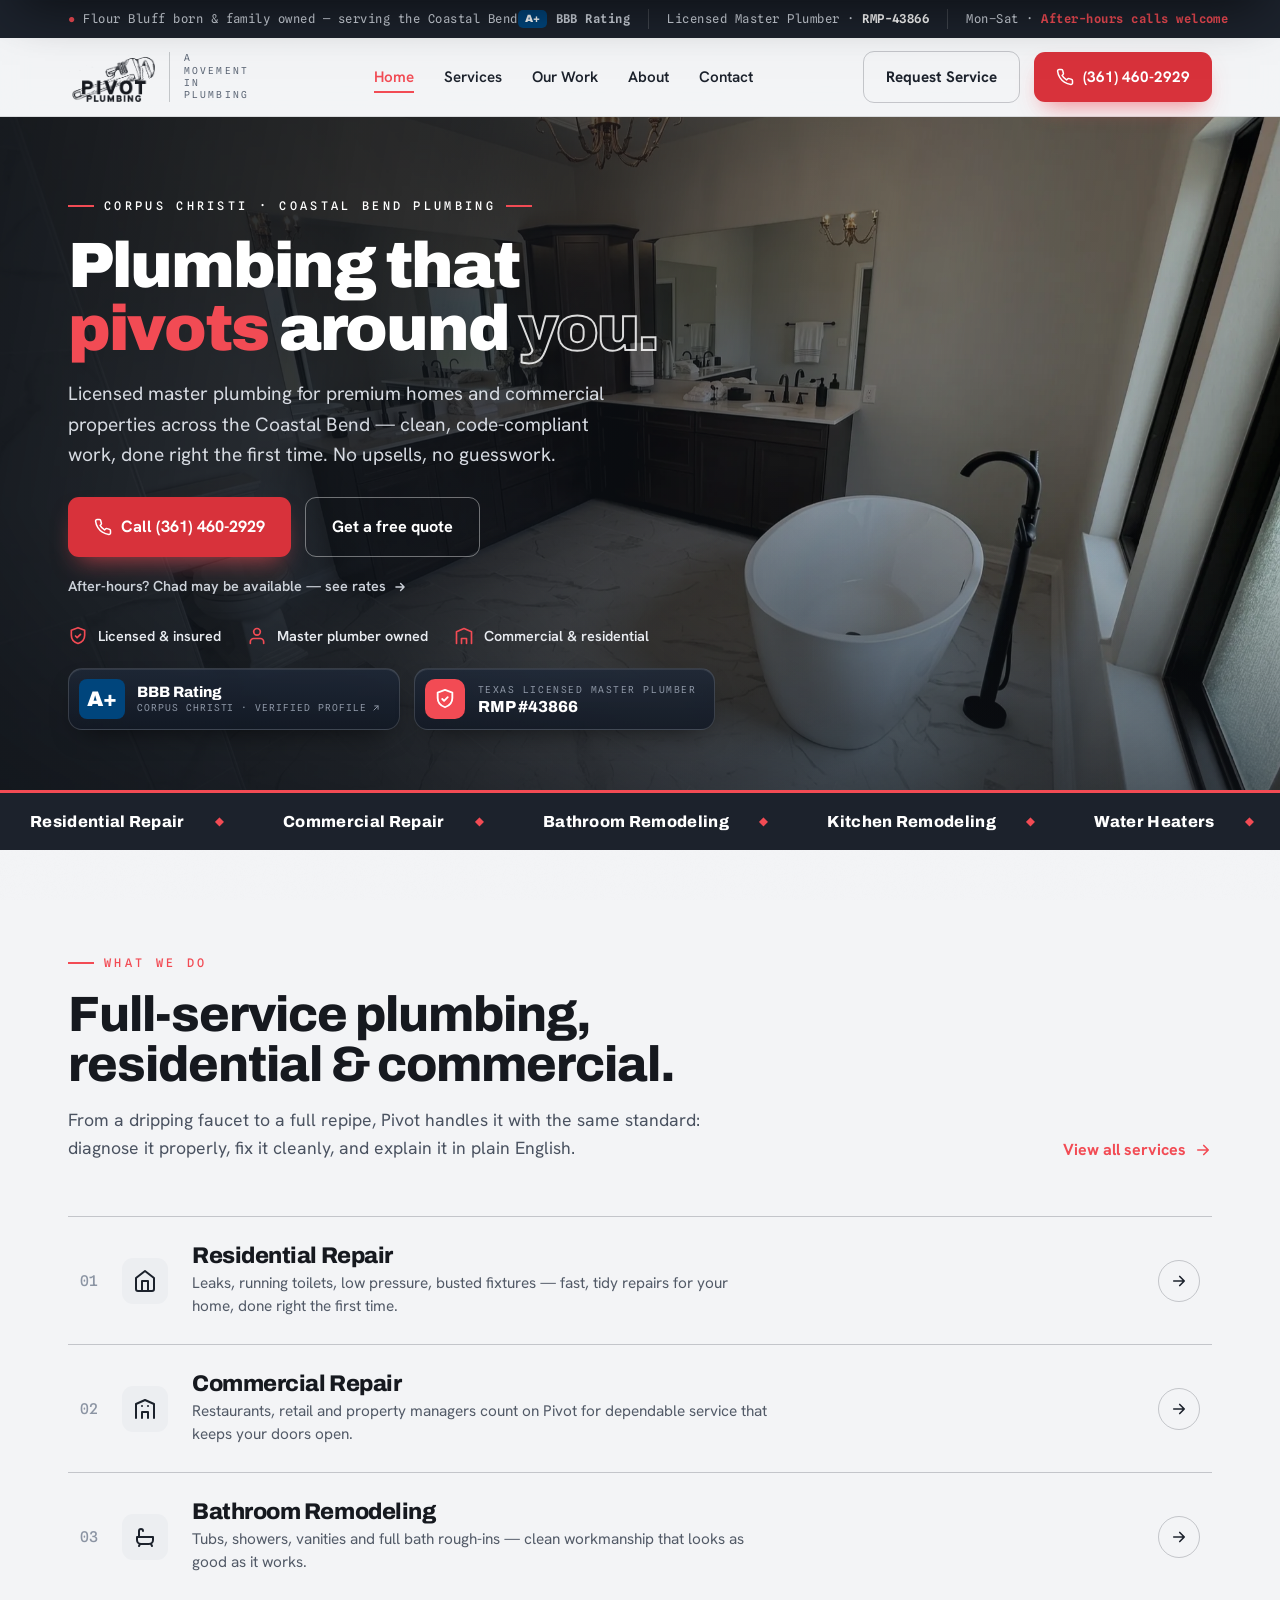
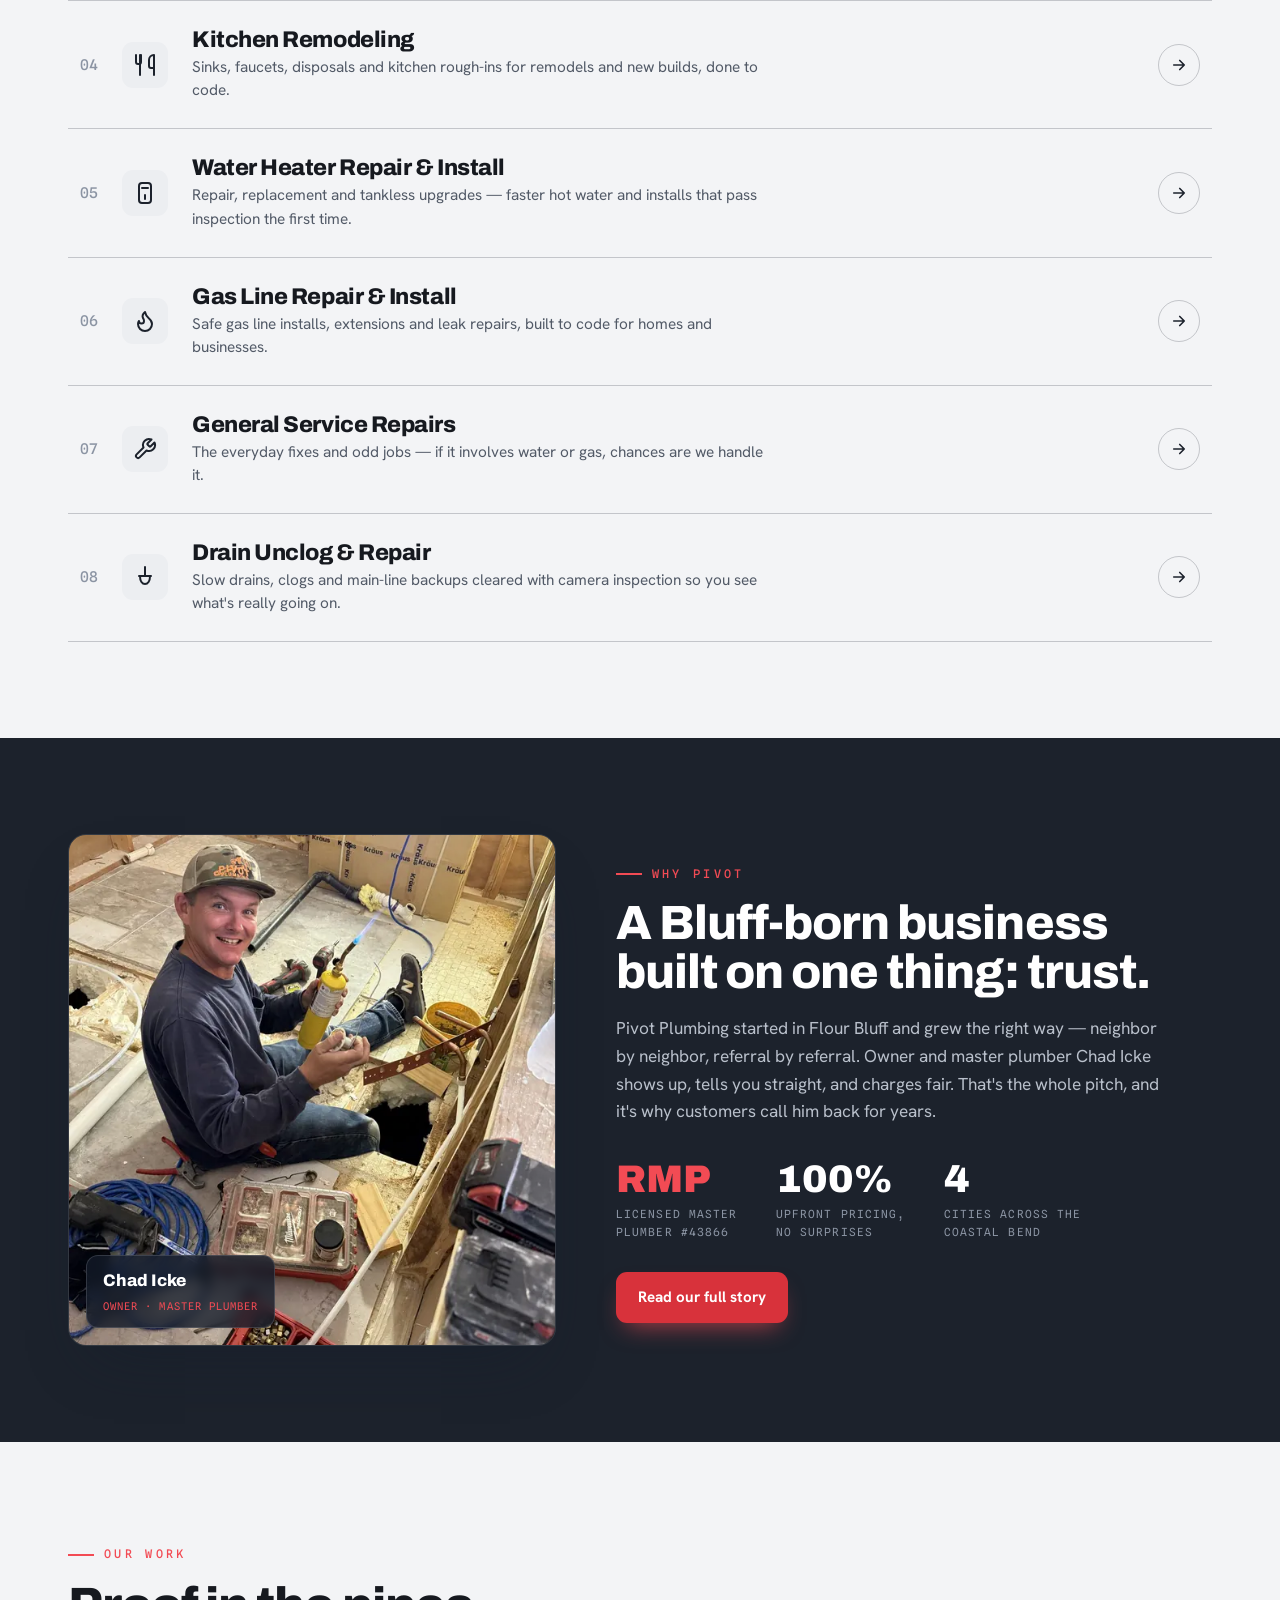
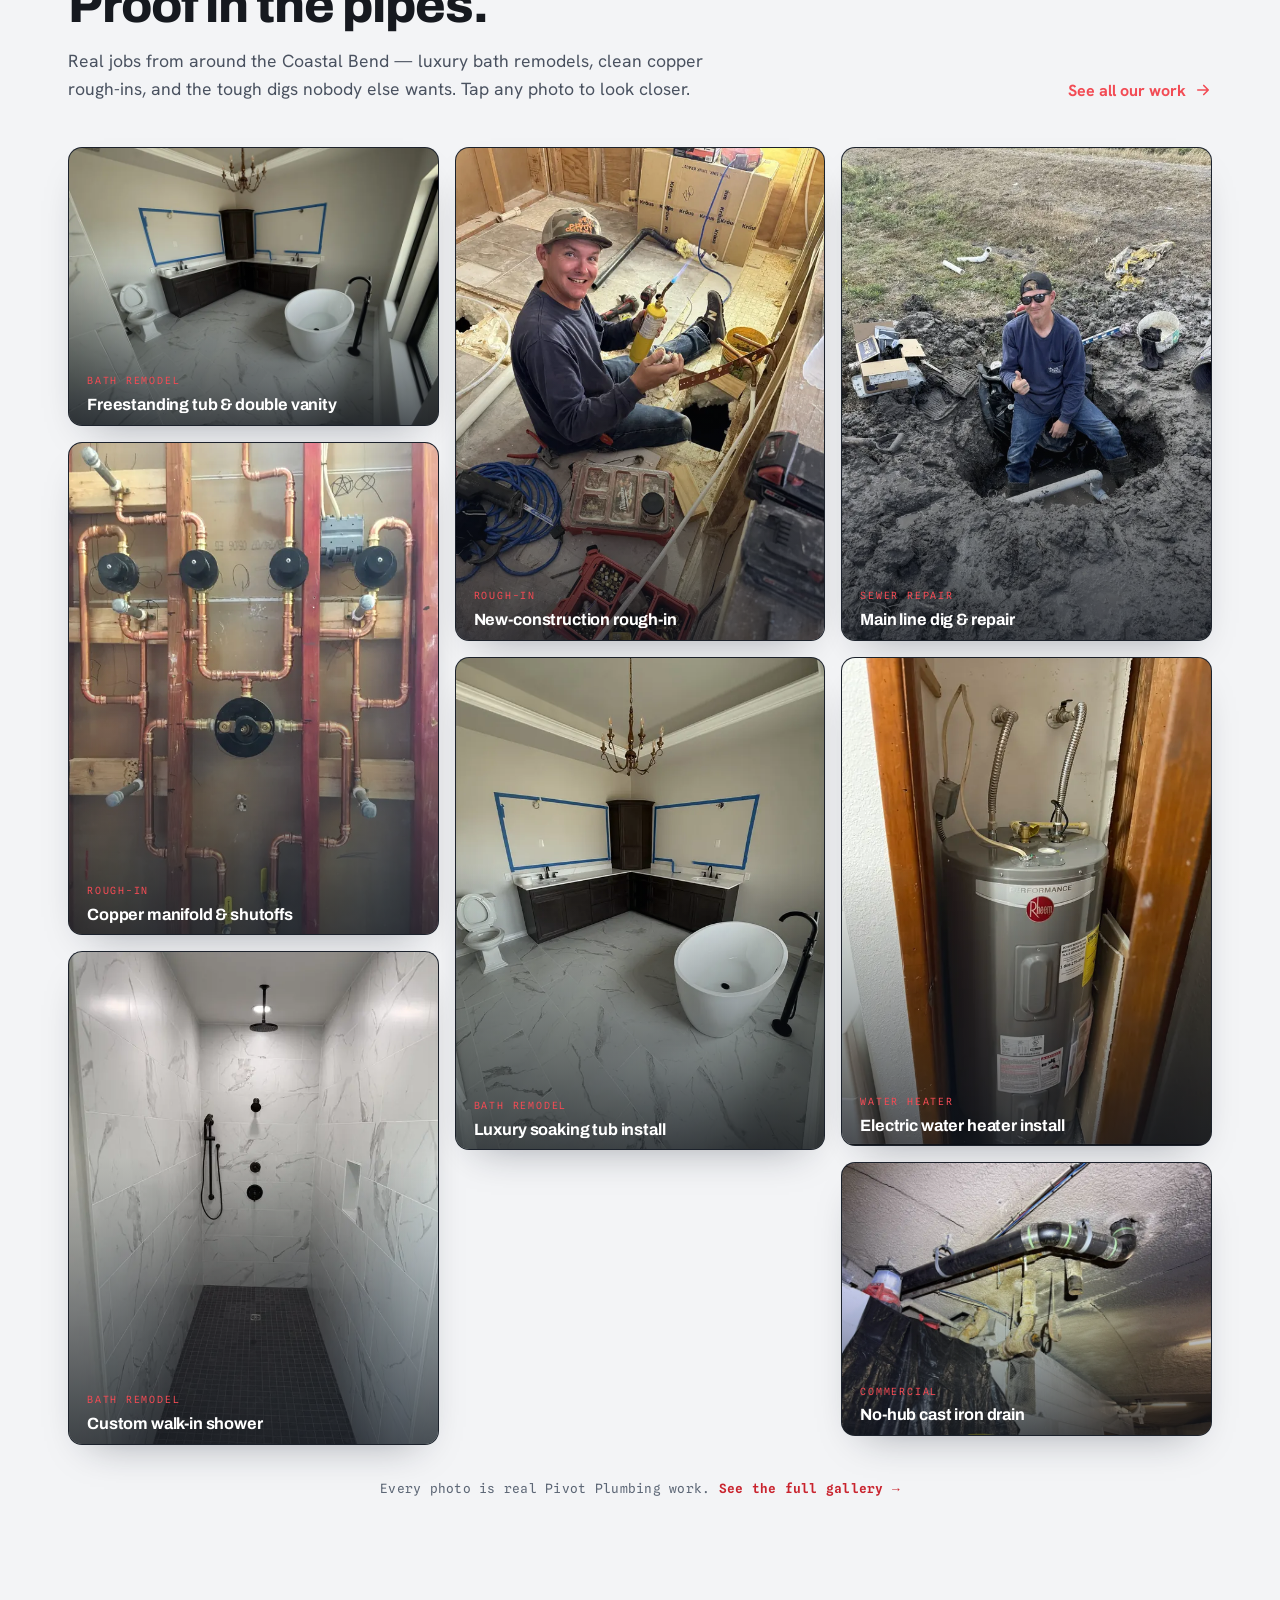
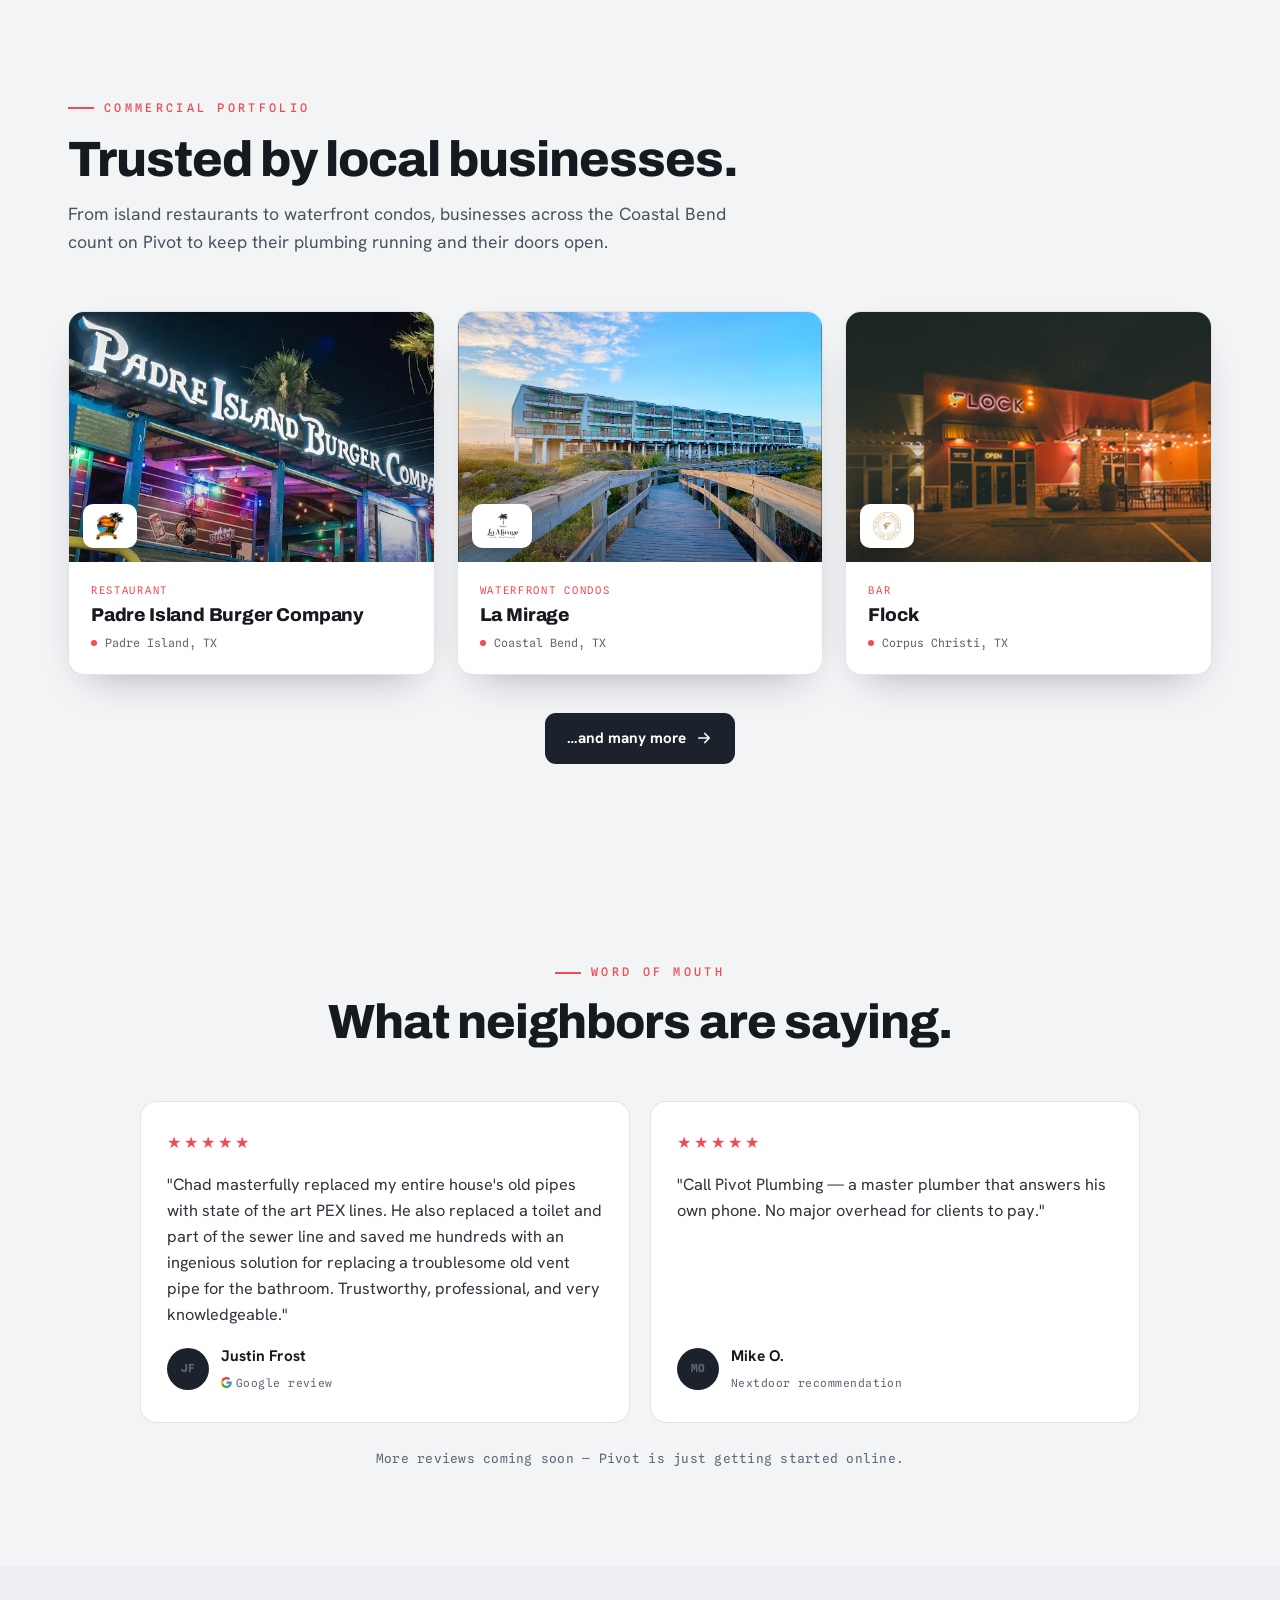
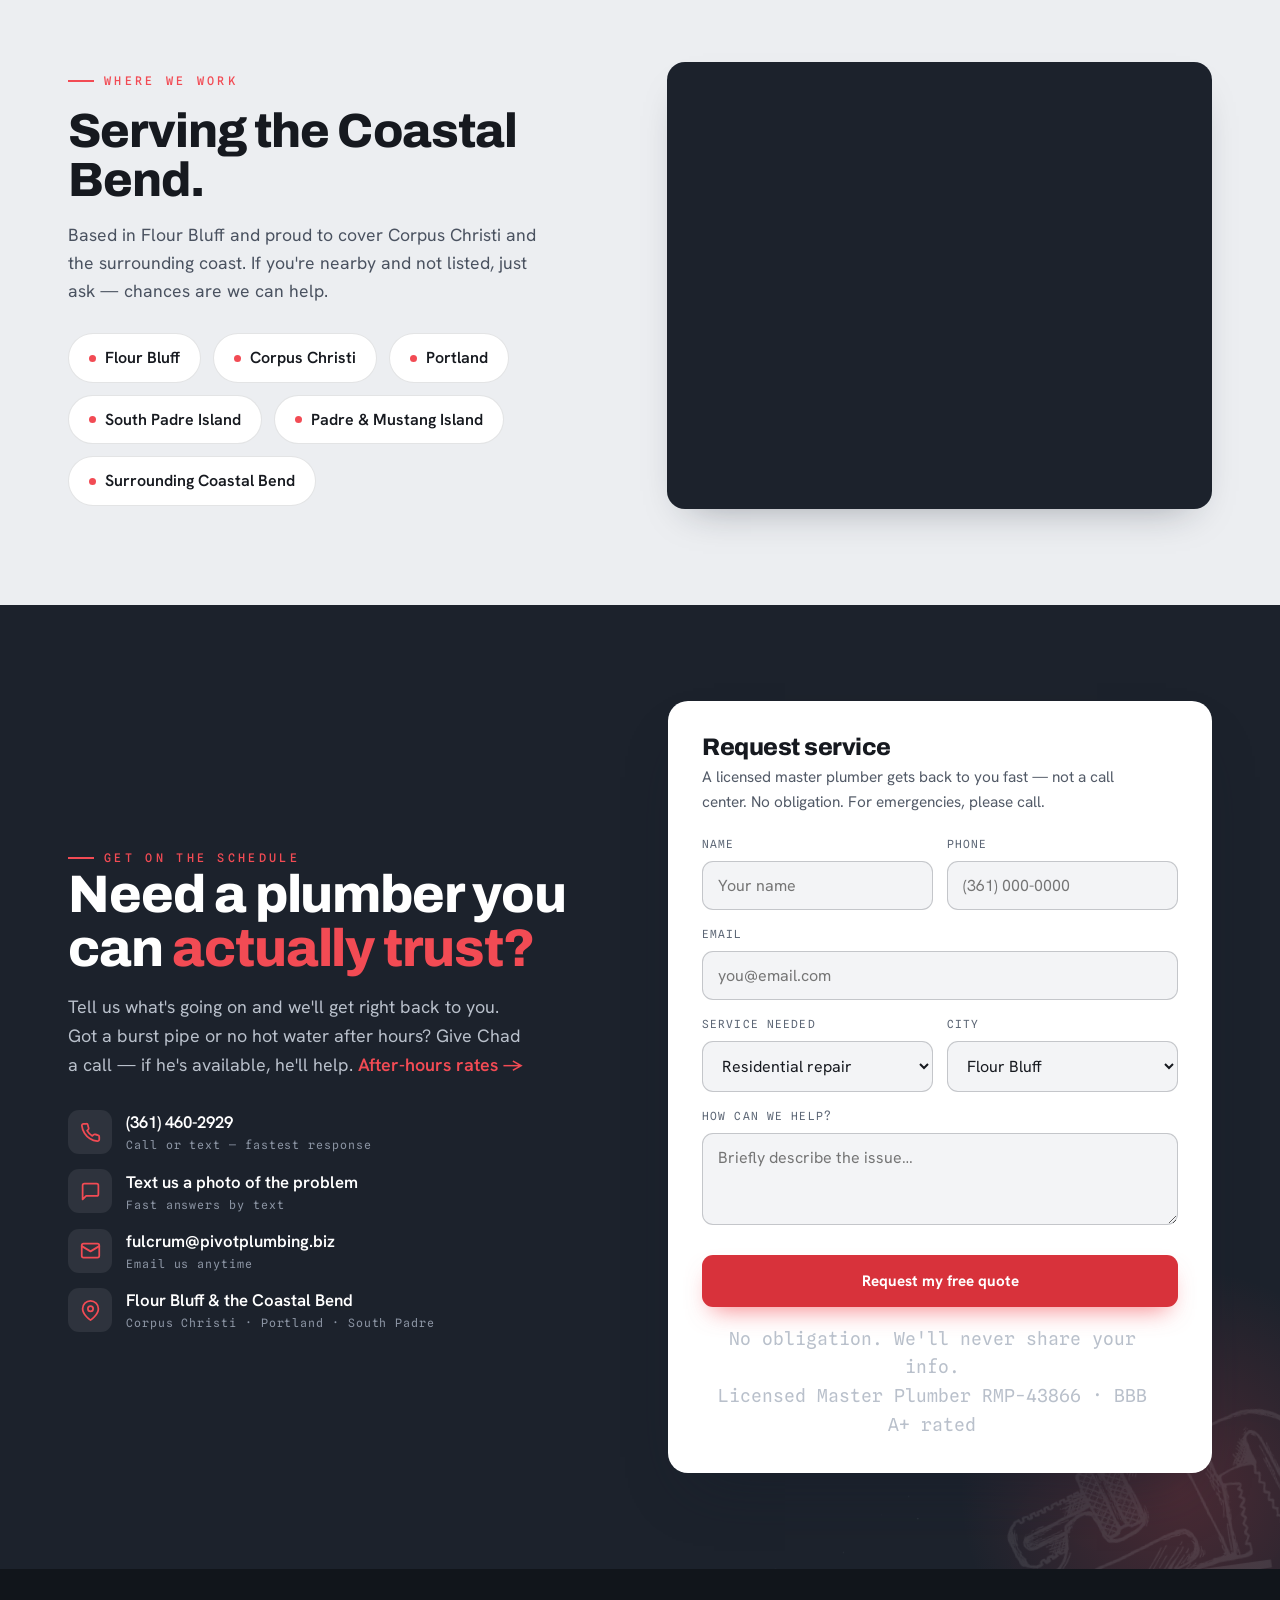
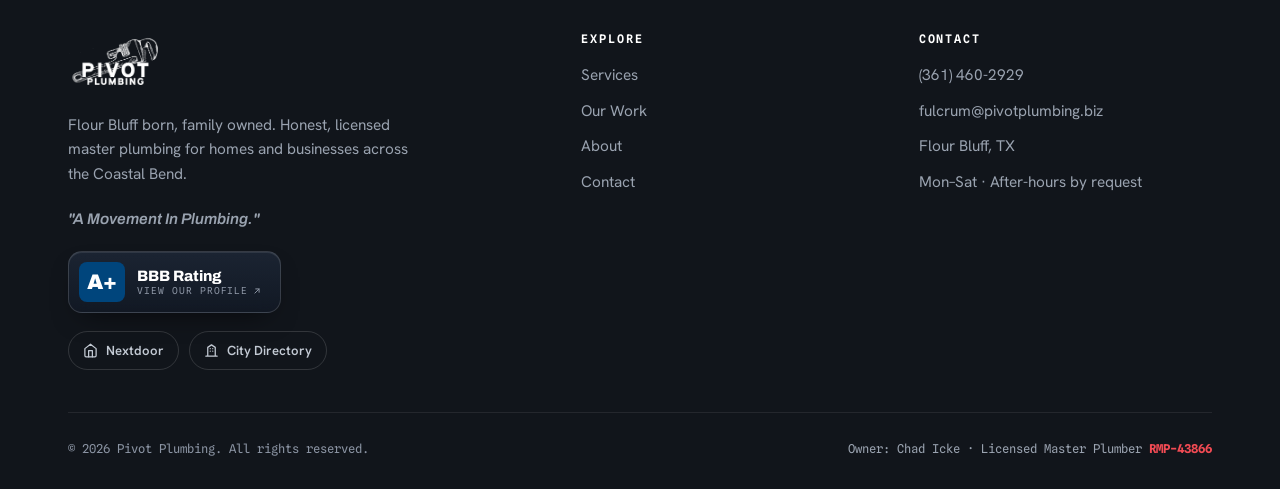
==== index.html @ ef44623e "Service-area map: outline Nueces County instead of just Flour Bluff The embed's red boundary is what" ====
<!DOCTYPE html>
<html lang="en">
<head>
<meta charset="UTF-8" />
<meta name="viewport" content="width=device-width, initial-scale=1.0" />
<title>Pivot Plumbing — Licensed Master Plumber in Corpus Christi & the Coastal Bend</title>
<meta name="description" content="Pivot Plumbing — Flour Bluff born, family owned. Honest, licensed master plumbing for homes & businesses in Corpus Christi, Flour Bluff, Portland & South Padre Island. Call (361) 460-2929." />
<link rel="preconnect" href="https://fonts.googleapis.com" />
<link rel="preconnect" href="https://fonts.gstatic.com" crossorigin />
<link href="https://fonts.googleapis.com/css2?family=Archivo:wght@500;600;700;800;900&family=Hanken+Grotesk:wght@400;500;600;700&family=Spline+Sans+Mono:wght@400;500;600&display=swap" rel="stylesheet" />
<link rel="stylesheet" href="styles.css?v=8" />
<link rel="canonical" href="https://pivotplumbing.biz/" />
<!-- favicons -->
<link rel="icon" href="favicon.ico" sizes="any" />
<link rel="icon" type="image/png" sizes="32x32" href="favicon-32x32.png" />
<link rel="icon" type="image/png" sizes="16x16" href="favicon-16x16.png" />
<link rel="apple-touch-icon" href="apple-touch-icon.png" />
<link rel="manifest" href="site.webmanifest" />
<meta name="theme-color" content="#1c222c" />
<meta name="geo.region" content="US-TX" />
<meta name="geo.placename" content="Flour Bluff, Corpus Christi" />
<!-- Open Graph / social share -->
<meta property="og:type" content="website" />
<meta property="og:site_name" content="Pivot Plumbing" />
<meta property="og:title" content="Pivot Plumbing — Licensed Master Plumber in Corpus Christi & the Coastal Bend" />
<meta property="og:description" content="Flour Bluff born, family owned. Honest, licensed master plumbing for homes & businesses across the Coastal Bend. Call (361) 460-2929." />
<meta property="og:url" content="https://pivotplumbing.biz/" />
<meta property="og:image" content="https://pivotplumbing.biz/og-image.jpg" />
<meta property="og:image:width" content="1200" />
<meta property="og:image:height" content="630" />
<meta name="twitter:card" content="summary_large_image" />
<meta name="twitter:title" content="Pivot Plumbing — Licensed Master Plumber · Coastal Bend" />
<meta name="twitter:description" content="Honest, licensed master plumbing for homes & businesses across the Coastal Bend. Call (361) 460-2929." />
<meta name="twitter:image" content="https://pivotplumbing.biz/og-image.jpg" />
<script type="application/ld+json">
{
  "@context": "https://schema.org",
  "@graph": [
    {
      "@type": "Plumber",
      "@id": "https://pivotplumbing.biz/#business",
      "name": "Pivot Plumbing",
      "alternateName": "Pivot Plumbing LLC",
      "url": "https://pivotplumbing.biz/",
      "image": "https://pivotplumbing.biz/og-image.jpg",
      "logo": "https://pivotplumbing.biz/icon-512.png",
      "telephone": "+1-361-460-2929",
      "email": "fulcrum@pivotplumbing.biz",
      "priceRange": "$$",
      "slogan": "A Movement In Plumbing",
      "description": "Flour Bluff born, family-owned licensed master plumbing for homes and businesses across the Coastal Bend.",
      "founder": { "@type": "Person", "name": "Chad Icke" },
      "address": {
        "@type": "PostalAddress",
        "addressLocality": "Flour Bluff",
        "addressRegion": "TX",
        "addressCountry": "US"
      },
      "geo": { "@type": "GeoCoordinates", "latitude": 27.6486, "longitude": -97.2506 },
      "areaServed": [
        { "@type": "City", "name": "Flour Bluff" },
        { "@type": "City", "name": "Corpus Christi" },
        { "@type": "City", "name": "Portland" },
        { "@type": "City", "name": "South Padre Island" },
        { "@type": "Place", "name": "Padre Island" },
        { "@type": "Place", "name": "Mustang Island" }
      ],
      "sameAs": [
        "https://www.bbb.org/us/tx/corpus-christi/profile/plumber/pivot-plumbing-llc-0825-1000244142",
        "https://nextdoor.com/pages/pivot-plumbing-corpus-christi-tx/",
        "https://www.cityof.com/tx/corpus-christi/pivot-plumbing-llc-7476782"
      ],
      "hasOfferCatalog": {
        "@type": "OfferCatalog",
        "name": "Plumbing Services",
        "itemListElement": [
          { "@type": "Offer", "itemOffered": { "@type": "Service", "name": "Residential Repair" } },
          { "@type": "Offer", "itemOffered": { "@type": "Service", "name": "Commercial Repair" } },
          { "@type": "Offer", "itemOffered": { "@type": "Service", "name": "Bathroom Remodeling" } },
          { "@type": "Offer", "itemOffered": { "@type": "Service", "name": "Kitchen Remodeling" } },
          { "@type": "Offer", "itemOffered": { "@type": "Service", "name": "Water Heater Repair & Install" } },
          { "@type": "Offer", "itemOffered": { "@type": "Service", "name": "Gas Line Repair & Install" } },
          { "@type": "Offer", "itemOffered": { "@type": "Service", "name": "General Service Repairs" } },
          { "@type": "Offer", "itemOffered": { "@type": "Service", "name": "Drain Unclog & Repair" } }
        ]
      }
    },
    {
      "@type": "WebSite",
      "@id": "https://pivotplumbing.biz/#website",
      "url": "https://pivotplumbing.biz/",
      "name": "Pivot Plumbing",
      "publisher": { "@id": "https://pivotplumbing.biz/#business" }
    }
  ]
}
</script>
</head>
<body>
<div class="grid-bg"></div>
<div class="grain"></div>

<!-- utility bar -->
<div class="util">
  <div class="wrap">
    <span class="util-left"><span class="dot">●</span> Flour Bluff born &amp; family owned<span class="u-tail"> — serving the Coastal Bend</span></span>
    <div class="util-right">
      <a class="util-bbb" href="https://www.bbb.org/us/tx/corpus-christi/profile/plumber/pivot-plumbing-llc-0825-1000244142" target="_blank" rel="noopener noreferrer" title="Pivot Plumbing — BBB Rating A+"><span class="ab">A+</span> BBB Rating</a>
      <span class="util-lic">Licensed Master Plumber · <b>RMP-43866</b></span>
      <span class="util-hours">Mon–Sat · <a href="contact.html#after-hours" class="util-emergency">After-hours calls welcome</a></span>
    </div>
  </div>
</div>

<!-- nav -->
<header class="nav">
  <div class="wrap">
    <a class="brand" href="./" aria-label="Pivot Plumbing — A Movement In Plumbing">
      <img class="logo-img" src="brand-logo.png" alt="Pivot Plumbing" />
      <span class="brand-tag">A Movement In Plumbing</span>
    </a>
    <nav>
      <ul>
        <li><a href="./" class="active">Home</a></li>
        <li><a href="services.html">Services</a></li>
        <li><a href="gallery.html">Our Work</a></li>
        <li><a href="about.html">About</a></li>
        <li><a href="contact.html">Contact</a></li>
      </ul>
    </nav>
    <div class="nav-cta">
      <a href="contact.html" class="btn btn-ghost">Request Service</a>
      <a href="tel:+13614602929" class="btn btn-primary">
        <svg viewBox="0 0 24 24" width="18" height="18" fill="none" stroke="currentColor" stroke-width="2" stroke-linecap="round" stroke-linejoin="round"><path d="M22 16.92v3a2 2 0 0 1-2.18 2 19.79 19.79 0 0 1-8.63-3.07 19.5 19.5 0 0 1-6-6 19.79 19.79 0 0 1-3.07-8.67A2 2 0 0 1 4.11 2h3a2 2 0 0 1 2 1.72c.13.96.36 1.9.7 2.81a2 2 0 0 1-.45 2.11L8.09 9.91a16 16 0 0 0 6 6l1.27-1.27a2 2 0 0 1 2.11-.45c.91.34 1.85.57 2.81.7A2 2 0 0 1 22 16.92z"/></svg>
        (361) 460-2929
      </a>
      <button class="menu-toggle" id="menuToggle" aria-label="Menu"><span></span><span></span><span></span></button>
    </div>
  </div>
</header>

<!-- mobile nav -->
<div class="mobile-nav" id="mobileNav">
  <div class="wrap">
    <div class="mtop">
      <img src="brand-logo-white.png" alt="Pivot Plumbing" />
      <button class="mclose" id="mnClose" aria-label="Close menu"><svg viewBox="0 0 24 24" fill="none" stroke="currentColor" stroke-width="2" stroke-linecap="round"><path d="M6 6l12 12M18 6 6 18"/></svg></button>
    </div>
    <a href="./" class="active">Home</a>
    <a href="services.html">Services</a>
    <a href="gallery.html">Our Work</a>
    <a href="about.html">About</a>
    <a href="contact.html">Contact</a>
    <div class="m-cta">
      <a href="tel:+13614602929" class="btn btn-primary">Call (361) 460-2929</a>
      <a href="contact.html" class="btn btn-ghost" style="border-color:rgba(255,255,255,.3);color:#fff">Request Service</a>
    </div>
  </div>
</div>

<!-- hero (cinematic) -->
<section class="chero" id="top">
  <div class="chero-bg" id="cheroBg" aria-hidden="true">
    <img src="images/hero.webp" alt="Luxury master bathroom remodel by Pivot Plumbing — freestanding soaking tub, marble floors and custom finishes" loading="eager" fetchpriority="high" width="2000" height="1493">
  </div>
  <div class="wrap">
    <div class="chero-inner reveal">
      <span class="eyebrow">Corpus Christi · Coastal Bend Plumbing</span>
      <h1>Plumbing that<br><span class="red">pivots</span> around <span class="out">you.</span></h1>
      <p class="lead">Licensed master plumbing for premium homes and commercial properties across the Coastal Bend — clean, code-compliant work, done right the first time. No upsells, no guesswork.</p>
      <div class="chero-cta">
        <a href="tel:+13614602929" class="btn btn-primary">
          <svg viewBox="0 0 24 24" width="18" height="18" fill="none" stroke="currentColor" stroke-width="2" stroke-linecap="round" stroke-linejoin="round"><path d="M22 16.92v3a2 2 0 0 1-2.18 2 19.79 19.79 0 0 1-8.63-3.07 19.5 19.5 0 0 1-6-6 19.79 19.79 0 0 1-3.07-8.67A2 2 0 0 1 4.11 2h3a2 2 0 0 1 2 1.72c.13.96.36 1.9.7 2.81a2 2 0 0 1-.45 2.11L8.09 9.91a16 16 0 0 0 6 6l1.27-1.27a2 2 0 0 1 2.11-.45c.91.34 1.85.57 2.81.7A2 2 0 0 1 22 16.92z"/></svg>
          Call (361) 460-2929
        </a>
        <a href="contact.html" class="btn btn-ghost">Get a free quote</a>
      </div>
      <a class="chero-afterhours" href="contact.html#after-hours">After-hours? Chad may be available — see rates <svg viewBox="0 0 24 24" fill="none" stroke="currentColor" stroke-width="2.4" stroke-linecap="round" stroke-linejoin="round"><path d="M5 12h14M13 6l6 6-6 6"/></svg></a>
      <div class="chero-trust">
        <span class="ti"><svg viewBox="0 0 24 24" fill="none" stroke="currentColor" stroke-width="2" stroke-linecap="round" stroke-linejoin="round"><path d="M9 12l2 2 4-4"/><path d="M12 2 4 5v6c0 5 3.4 8.5 8 10 4.6-1.5 8-5 8-10V5l-8-3z"/></svg>Licensed &amp; insured</span>
        <span class="ti"><svg viewBox="0 0 24 24" fill="none" stroke="currentColor" stroke-width="2" stroke-linecap="round" stroke-linejoin="round"><path d="M20 21v-2a4 4 0 0 0-4-4H8a4 4 0 0 0-4 4v2"/><circle cx="12" cy="7" r="4"/></svg>Master plumber owned</span>
        <span class="ti"><svg viewBox="0 0 24 24" fill="none" stroke="currentColor" stroke-width="2" stroke-linecap="round" stroke-linejoin="round"><path d="M3 21V7l9-4 9 4v14"/><path d="M9 21v-6h6v6"/></svg>Commercial &amp; residential</span>
      </div>
      <div class="hero-badges">
        <a class="bbb-badge" href="https://www.bbb.org/us/tx/corpus-christi/profile/plumber/pivot-plumbing-llc-0825-1000244142" target="_blank" rel="noopener noreferrer" title="Pivot Plumbing LLC — BBB Rating A+ (view profile)">
          <span class="bbb-grade">A+</span>
          <span class="bbb-meta"><b>BBB Rating</b><span>Corpus Christi · Verified profile <svg viewBox="0 0 24 24" fill="none" stroke="currentColor" stroke-width="2.4" stroke-linecap="round" stroke-linejoin="round"><path d="M7 17 17 7M9 7h8v8"/></svg></span></span>
        </a>
        <div class="chero-badge">
          <span class="ic"><svg viewBox="0 0 24 24" fill="none" stroke="currentColor" stroke-width="2" stroke-linecap="round" stroke-linejoin="round"><path d="M12 2 4 5v6c0 5 3.4 8.5 8 10 4.6-1.5 8-5 8-10V5l-8-3z"/><path d="m9 12 2 2 4-4"/></svg></span>
          <div>
            <div class="bt">Texas Licensed Master Plumber</div>
            <div class="bb">RMP #43866</div>
          </div>
        </div>
      </div>
    </div>
  </div>
</section>

<!-- marquee -->
<div class="strip" aria-hidden="true">
  <div class="marquee">
    <span>Residential Repair</span><span>Commercial Repair</span><span>Bathroom Remodeling</span><span>Kitchen Remodeling</span><span>Water Heaters</span><span>Gas Lines</span><span>General Repairs</span><span>Drain Unclog &amp; Repair</span>
    <span>Residential Repair</span><span>Commercial Repair</span><span>Bathroom Remodeling</span><span>Kitchen Remodeling</span><span>Water Heaters</span><span>Gas Lines</span><span>General Repairs</span><span>Drain Unclog &amp; Repair</span>
  </div>
</div>

<!-- services preview -->
<section class="pad" id="services">
  <div class="wrap">
    <div class="sec-head with-link reveal">
      <div>
        <span class="eyebrow">What we do</span>
        <h2>Full-service plumbing,<br>residential &amp; commercial.</h2>
        <p>From a dripping faucet to a full repipe, Pivot handles it with the same standard: diagnose it properly, fix it cleanly, and explain it in plain English.</p>
      </div>
      <a href="services.html" class="link-arrow">View all services <svg viewBox="0 0 24 24" fill="none" stroke="currentColor" stroke-width="2.2" stroke-linecap="round" stroke-linejoin="round"><path d="M5 12h14M13 6l6 6-6 6"/></svg></a>
    </div>
    <div class="svc-index reveal">
      <a class="srow" href="services.html">
        <span class="srow-n">01</span>
        <span class="srow-ic"><svg viewBox="0 0 24 24" fill="none" stroke="currentColor" stroke-width="2" stroke-linecap="round" stroke-linejoin="round"><path d="M3 9l9-7 9 7v11a2 2 0 0 1-2 2H5a2 2 0 0 1-2-2z"/><path d="M9 22V12h6v10"/></svg></span>
        <span class="srow-main">
          <span class="srow-title">Residential Repair</span>
          <span class="srow-desc">Leaks, running toilets, low pressure, busted fixtures — fast, tidy repairs for your home, done right the first time.</span>
        </span>
        <span class="srow-arrow"><svg viewBox="0 0 24 24" fill="none" stroke="currentColor" stroke-width="2.2" stroke-linecap="round" stroke-linejoin="round"><path d="M5 12h14M13 6l6 6-6 6"/></svg></span>
      </a>
      <a class="srow" href="services.html">
        <span class="srow-n">02</span>
        <span class="srow-ic"><svg viewBox="0 0 24 24" fill="none" stroke="currentColor" stroke-width="2" stroke-linecap="round" stroke-linejoin="round"><path d="M3 21V7l9-4 9 4v14"/><path d="M9 21v-6h6v6M9 9h.01M15 9h.01"/></svg></span>
        <span class="srow-main">
          <span class="srow-title">Commercial Repair</span>
          <span class="srow-desc">Restaurants, retail and property managers count on Pivot for dependable service that keeps your doors open.</span>
        </span>
        <span class="srow-arrow"><svg viewBox="0 0 24 24" fill="none" stroke="currentColor" stroke-width="2.2" stroke-linecap="round" stroke-linejoin="round"><path d="M5 12h14M13 6l6 6-6 6"/></svg></span>
      </a>
      <a class="srow" href="services.html">
        <span class="srow-n">03</span>
        <span class="srow-ic"><svg viewBox="0 0 24 24" fill="none" stroke="currentColor" stroke-width="2" stroke-linecap="round" stroke-linejoin="round"><path d="M6 12V6a2 2 0 0 1 2-2 2 2 0 0 1 2 2"/><path d="M4 12h16v3a4 4 0 0 1-4 4H8a4 4 0 0 1-4-4z"/><path d="M7 19l-1 2M18 19l1 2"/></svg></span>
        <span class="srow-main">
          <span class="srow-title">Bathroom Remodeling</span>
          <span class="srow-desc">Tubs, showers, vanities and full bath rough-ins — clean workmanship that looks as good as it works.</span>
        </span>
        <span class="srow-arrow"><svg viewBox="0 0 24 24" fill="none" stroke="currentColor" stroke-width="2.2" stroke-linecap="round" stroke-linejoin="round"><path d="M5 12h14M13 6l6 6-6 6"/></svg></span>
      </a>
      <a class="srow" href="services.html">
        <span class="srow-n">04</span>
        <span class="srow-ic"><svg viewBox="0 0 24 24" fill="none" stroke="currentColor" stroke-width="2" stroke-linecap="round" stroke-linejoin="round"><path d="M3 2v7c0 1.1.9 2 2 2h1a2 2 0 0 0 2-2V2"/><path d="M7 2v20"/><path d="M21 15V2a5 5 0 0 0-5 5v6c0 1.1.9 2 2 2h3Zm0 0v7"/></svg></span>
        <span class="srow-main">
          <span class="srow-title">Kitchen Remodeling</span>
          <span class="srow-desc">Sinks, faucets, disposals and kitchen rough-ins for remodels and new builds, done to code.</span>
        </span>
        <span class="srow-arrow"><svg viewBox="0 0 24 24" fill="none" stroke="currentColor" stroke-width="2.2" stroke-linecap="round" stroke-linejoin="round"><path d="M5 12h14M13 6l6 6-6 6"/></svg></span>
      </a>
      <a class="srow" href="services.html">
        <span class="srow-n">05</span>
        <span class="srow-ic"><svg viewBox="0 0 24 24" fill="none" stroke="currentColor" stroke-width="2" stroke-linecap="round" stroke-linejoin="round"><rect x="6" y="2" width="12" height="20" rx="3"/><path d="M9 7h6M12 14v4"/></svg></span>
        <span class="srow-main">
          <span class="srow-title">Water Heater Repair &amp; Install</span>
          <span class="srow-desc">Repair, replacement and tankless upgrades — faster hot water and installs that pass inspection the first time.</span>
        </span>
        <span class="srow-arrow"><svg viewBox="0 0 24 24" fill="none" stroke="currentColor" stroke-width="2.2" stroke-linecap="round" stroke-linejoin="round"><path d="M5 12h14M13 6l6 6-6 6"/></svg></span>
      </a>
      <a class="srow" href="services.html">
        <span class="srow-n">06</span>
        <span class="srow-ic"><svg viewBox="0 0 24 24" fill="none" stroke="currentColor" stroke-width="2" stroke-linecap="round" stroke-linejoin="round"><path d="M8.5 14.5A2.5 2.5 0 0 0 11 12c0-1.38-.5-2-1-3-1.07-2.14-.22-4.05 2-6 .5 2.5 2 4.9 4 6.5 2 1.6 3 3.5 3 5.5a7 7 0 1 1-14 0c0-1.15.43-2.29 1-3a2.5 2.5 0 0 0 2.5 2.5z"/></svg></span>
        <span class="srow-main">
          <span class="srow-title">Gas Line Repair &amp; Install</span>
          <span class="srow-desc">Safe gas line installs, extensions and leak repairs, built to code for homes and businesses.</span>
        </span>
        <span class="srow-arrow"><svg viewBox="0 0 24 24" fill="none" stroke="currentColor" stroke-width="2.2" stroke-linecap="round" stroke-linejoin="round"><path d="M5 12h14M13 6l6 6-6 6"/></svg></span>
      </a>
      <a class="srow" href="services.html">
        <span class="srow-n">07</span>
        <span class="srow-ic"><svg viewBox="0 0 24 24" fill="none" stroke="currentColor" stroke-width="2" stroke-linecap="round" stroke-linejoin="round"><path d="M14.7 6.3a1 1 0 0 0 0 1.4l1.6 1.6a1 1 0 0 0 1.4 0l3.77-3.77a6 6 0 0 1-7.94 7.94l-6.91 6.91a2.12 2.12 0 0 1-3-3l6.91-6.91a6 6 0 0 1 7.94-7.94l-3.76 3.76z"/></svg></span>
        <span class="srow-main">
          <span class="srow-title">General Service Repairs</span>
          <span class="srow-desc">The everyday fixes and odd jobs — if it involves water or gas, chances are we handle it.</span>
        </span>
        <span class="srow-arrow"><svg viewBox="0 0 24 24" fill="none" stroke="currentColor" stroke-width="2.2" stroke-linecap="round" stroke-linejoin="round"><path d="M5 12h14M13 6l6 6-6 6"/></svg></span>
      </a>
      <a class="srow" href="services.html">
        <span class="srow-n">08</span>
        <span class="srow-ic"><svg viewBox="0 0 24 24" fill="none" stroke="currentColor" stroke-width="2" stroke-linecap="round" stroke-linejoin="round"><path d="M12 2v9"/><path d="M6 11h12"/><path d="M7 11c0 5 2.2 8 5 8s5-3 5-8"/></svg></span>
        <span class="srow-main">
          <span class="srow-title">Drain Unclog &amp; Repair</span>
          <span class="srow-desc">Slow drains, clogs and main-line backups cleared with camera inspection so you see what's really going on.</span>
        </span>
        <span class="srow-arrow"><svg viewBox="0 0 24 24" fill="none" stroke="currentColor" stroke-width="2.2" stroke-linecap="round" stroke-linejoin="round"><path d="M5 12h14M13 6l6 6-6 6"/></svg></span>
      </a>
    </div>
  </div>
</section>

<!-- why -->
<section class="why pad" id="why">
  <div class="wrap">
    <div class="why-visual reveal">
      <div class="why-frame">
        <img src="images/gallery/grid/job-06.webp" width="600" height="800" alt="Chad Icke, master plumber, running a new-construction rough-in" loading="lazy">
      </div>
      <div class="owner-tag">
        <div class="on">Chad Icke</div>
        <div class="ol">Owner · Master Plumber</div>
      </div>
    </div>
    <div class="why-copy reveal">
      <span class="eyebrow">Why Pivot</span>
      <h2>A Bluff-born business built on one thing: trust.</h2>
      <p>Pivot Plumbing started in Flour Bluff and grew the right way — neighbor by neighbor, referral by referral. Owner and master plumber Chad Icke shows up, tells you straight, and charges fair. That's the whole pitch, and it's why customers call him back for years.</p>
      <div class="why-stats">
        <div class="s"><div class="n"><em>RMP</em></div><div class="l">Licensed Master<br>Plumber #43866</div></div>
        <div class="s"><div class="n">100%</div><div class="l">Upfront pricing,<br>no surprises</div></div>
        <div class="s"><div class="n">4</div><div class="l">Cities across the<br>Coastal Bend</div></div>
      </div>
      <div style="margin-top:30px"><a href="about.html" class="btn btn-primary">Read our full story</a></div>
    </div>
  </div>
</section>

<!-- gallery preview -->
<section class="pad work" id="gallery">
  <div class="wrap">
    <div class="sec-head with-link reveal">
      <div>
        <span class="eyebrow">Our work</span>
        <h2>Proof in the pipes.</h2>
        <p>Real jobs from around the Coastal Bend — luxury bath remodels, clean copper rough-ins, and the tough digs nobody else wants. Tap any photo to look closer.</p>
      </div>
      <a href="gallery.html" class="link-arrow">See all our work <svg viewBox="0 0 24 24" fill="none" stroke="currentColor" stroke-width="2.2" stroke-linecap="round" stroke-linejoin="round"><path d="M5 12h14M13 6l6 6-6 6"/></svg></a>
    </div>
    <div class="masonry">
      <figure class="shot" data-full="images/gallery/job-03.jpg" data-cat="Bath Remodel" data-cap="Finished master bath — freestanding soaking tub &amp; custom double vanity">
        <img src="images/gallery/grid/job-03.webp" width="800" height="600" alt="Finished master bathroom remodel with a freestanding tub and double vanity" loading="lazy">
        <span class="zoom"><svg viewBox="0 0 24 24" fill="none" stroke="currentColor" stroke-width="2" stroke-linecap="round" stroke-linejoin="round"><circle cx="11" cy="11" r="7"/><path d="m21 21-4.3-4.3M11 8v6M8 11h6"/></svg></span>
        <div class="cap"><span class="cat">Bath Remodel</span><h3 class="cap-h">Freestanding tub &amp; double vanity</h3></div>
      </figure>
      <figure class="shot" data-full="images/gallery/job-08.jpg" data-cat="Rough-In" data-cap="Copper supply manifold and shutoff valves, built clean between the studs">
        <img src="images/gallery/grid/job-08.webp" width="600" height="800" alt="Copper supply manifold with shutoff valves roughed in between wall studs" loading="lazy">
        <span class="zoom"><svg viewBox="0 0 24 24" fill="none" stroke="currentColor" stroke-width="2" stroke-linecap="round" stroke-linejoin="round"><circle cx="11" cy="11" r="7"/><path d="m21 21-4.3-4.3M11 8v6M8 11h6"/></svg></span>
        <div class="cap"><span class="cat">Rough-In</span><h3 class="cap-h">Copper manifold &amp; shutoffs</h3></div>
      </figure>
      <figure class="shot" data-full="images/gallery/job-05.jpg" data-cat="Bath Remodel" data-cap="Custom marble-tile walk-in shower with matte-black rainfall &amp; handheld fixtures">
        <img src="images/gallery/grid/job-05.webp" width="600" height="800" alt="Custom walk-in shower with marble tile and matte-black fixtures" loading="lazy">
        <span class="zoom"><svg viewBox="0 0 24 24" fill="none" stroke="currentColor" stroke-width="2" stroke-linecap="round" stroke-linejoin="round"><circle cx="11" cy="11" r="7"/><path d="m21 21-4.3-4.3M11 8v6M8 11h6"/></svg></span>
        <div class="cap"><span class="cat">Bath Remodel</span><h3 class="cap-h">Custom walk-in shower</h3></div>
      </figure>
      <figure class="shot" data-full="images/gallery/job-06.jpg" data-cat="Rough-In" data-cap="Soldered copper and brass rough-in on a new-construction build">
        <img src="images/gallery/grid/job-06.webp" width="600" height="800" alt="Plumber soldering a new-construction rough-in" loading="lazy">
        <span class="zoom"><svg viewBox="0 0 24 24" fill="none" stroke="currentColor" stroke-width="2" stroke-linecap="round" stroke-linejoin="round"><circle cx="11" cy="11" r="7"/><path d="m21 21-4.3-4.3M11 8v6M8 11h6"/></svg></span>
        <div class="cap"><span class="cat">Rough-In</span><h3 class="cap-h">New-construction rough-in</h3></div>
      </figure>
      <figure class="shot" data-full="images/gallery/job-04.jpg" data-cat="Bath Remodel" data-cap="Freestanding soaking tub with a floor-mount tub filler">
        <img src="images/gallery/grid/job-04.webp" width="600" height="800" alt="Freestanding soaking tub with floor-mount tub filler" loading="lazy">
        <span class="zoom"><svg viewBox="0 0 24 24" fill="none" stroke="currentColor" stroke-width="2" stroke-linecap="round" stroke-linejoin="round"><circle cx="11" cy="11" r="7"/><path d="m21 21-4.3-4.3M11 8v6M8 11h6"/></svg></span>
        <div class="cap"><span class="cat">Bath Remodel</span><h3 class="cap-h">Luxury soaking tub install</h3></div>
      </figure>
      <figure class="shot" data-full="images/gallery/job-07.jpg" data-cat="Sewer Repair" data-cap="Digging in to repair a main sewer line out in the field">
        <img src="images/gallery/grid/job-07.webp" width="600" height="800" alt="Plumber in a dug hole repairing a main sewer line in a field" loading="lazy">
        <span class="zoom"><svg viewBox="0 0 24 24" fill="none" stroke="currentColor" stroke-width="2" stroke-linecap="round" stroke-linejoin="round"><circle cx="11" cy="11" r="7"/><path d="m21 21-4.3-4.3M11 8v6M8 11h6"/></svg></span>
        <div class="cap"><span class="cat">Sewer Repair</span><h3 class="cap-h">Main line dig &amp; repair</h3></div>
      </figure>
      <figure class="shot" data-full="images/gallery/water-heater-install.webp" data-cat="Water Heater" data-cap="New electric water heater set, piped and connected in its closet">
        <img src="images/gallery/grid/water-heater-install.webp" width="605" height="800" alt="New Rheem electric water heater installed in a closet with braided supply connectors" loading="lazy">
        <span class="zoom"><svg viewBox="0 0 24 24" fill="none" stroke="currentColor" stroke-width="2" stroke-linecap="round" stroke-linejoin="round"><circle cx="11" cy="11" r="7"/><path d="m21 21-4.3-4.3M11 8v6M8 11h6"/></svg></span>
        <div class="cap"><span class="cat">Water Heater</span><h3 class="cap-h">Electric water heater install</h3></div>
      </figure>
      <figure class="shot" data-full="images/gallery/commercial-no-hub-drain.webp" data-cat="Commercial" data-cap="New no-hub cast iron drain line hung and banded overhead">
        <img src="images/gallery/grid/commercial-no-hub-drain.webp" width="800" height="590" alt="New no-hub cast iron drain line with banded couplings hung from a commercial ceiling" loading="lazy">
        <span class="zoom"><svg viewBox="0 0 24 24" fill="none" stroke="currentColor" stroke-width="2" stroke-linecap="round" stroke-linejoin="round"><circle cx="11" cy="11" r="7"/><path d="m21 21-4.3-4.3M11 8v6M8 11h6"/></svg></span>
        <div class="cap"><span class="cat">Commercial</span><h3 class="cap-h">No-hub cast iron drain</h3></div>
      </figure>
    </div>
    <p class="work-note">Every photo is real Pivot Plumbing work. <a href="gallery.html">See the full gallery →</a></p>
  </div>
</section>

<!-- commercial work preview -->
<section class="pad" id="commercial-preview">
  <div class="wrap">
    <div class="sec-head reveal">
      <span class="eyebrow">Commercial portfolio</span>
      <h2>Trusted by local businesses.</h2>
      <p>From island restaurants to waterfront condos, businesses across the Coastal Bend count on Pivot to keep their plumbing running and their doors open.</p>
    </div>
    <div class="cwork-grid reveal">
      <a class="cwork-card" href="gallery.html#commercial">
        <div class="cwork-photo">
          <img src="images/commercial/padreislandburgercompany.webp" alt="Padre Island Burger Company storefront at night" loading="lazy">
          <span class="cwork-chip"><img src="images/commercial/padreislandburgercologo.png" alt="Padre Island Burger Company logo"></span>
        </div>
        <div class="cwork-body">
          <span class="cwork-kick">Restaurant</span>
          <h3>Padre Island Burger Company</h3>
          <span class="cwork-loc">Padre Island, TX</span>
        </div>
      </a>
      <a class="cwork-card" href="gallery.html#commercial">
        <div class="cwork-photo">
          <img src="images/gallery/lamirage.jpg" alt="La Mirage beachfront condominiums" loading="lazy">
          <span class="cwork-chip"><img src="images/gallery/la-mirage-logo-dark.svg" alt="La Mirage logo"></span>
        </div>
        <div class="cwork-body">
          <span class="cwork-kick">Waterfront condos</span>
          <h3>La Mirage</h3>
          <span class="cwork-loc">Coastal Bend, TX</span>
        </div>
      </a>
      <a class="cwork-card" href="gallery.html#commercial">
        <div class="cwork-photo">
          <img src="images/gallery/sliderfrontflock.jpg" alt="Flock storefront at night — Corpus Christi" loading="lazy">
          <span class="cwork-chip"><img src="images/gallery/flock-badge-1024x1024.png" alt="Flock logo"></span>
        </div>
        <div class="cwork-body">
          <span class="cwork-kick">Bar</span>
          <h3>Flock</h3>
          <span class="cwork-loc">Corpus Christi, TX</span>
        </div>
      </a>
    </div>
    <div class="cwork-cta reveal">
      <a href="gallery.html#commercial" class="btn btn-dark">…and many more <svg viewBox="0 0 24 24" width="18" height="18" fill="none" stroke="currentColor" stroke-width="2.2" stroke-linecap="round" stroke-linejoin="round"><path d="M5 12h14M13 6l6 6-6 6"/></svg></a>
    </div>
  </div>
</section>

<!-- reviews -->
<section class="pad" id="reviews">
  <div class="wrap">
    <div class="sec-head reveal" style="text-align:center;max-width:none">
      <span class="eyebrow" style="justify-content:center">Word of mouth</span>
      <h2 style="font-size:clamp(2rem,4vw,3rem);margin-top:16px">What neighbors are saying.</h2>
    </div>
    <div class="testi-duo reveal">
      <article class="tcard">
        <div class="stars">★★★★★</div>
        <p>"Chad masterfully replaced my entire house's old pipes with state of the art PEX lines. He also replaced a toilet and part of the sewer line and saved me hundreds with an ingenious solution for replacing a troublesome old vent pipe for the bathroom. Trustworthy, professional, and very knowledgeable."</p>
        <div class="who"><span class="av">JF</span><div><b>Justin Frost</b><span><svg width="11" height="11" viewBox="0 0 24 24" style="vertical-align:-1.5px;margin-right:4px"><path fill="#4285F4" d="M23.52 12.27c0-.85-.08-1.67-.22-2.45H12v4.64h6.46c-.28 1.5-1.12 2.77-2.4 3.62v3.01h3.88c2.27-2.09 3.58-5.17 3.58-8.82z"/><path fill="#34A853" d="M12 24c3.24 0 5.96-1.07 7.94-2.91l-3.88-3.01c-1.07.72-2.45 1.15-4.06 1.15-3.13 0-5.78-2.11-6.72-4.95H1.27v3.11C3.24 21.3 7.31 24 12 24z"/><path fill="#FBBC05" d="M5.28 14.28c-.24-.72-.38-1.49-.38-2.28s.14-1.56.38-2.28V6.61H1.27C.46 8.23 0 10.06 0 12s.46 3.77 1.27 5.39l4.01-3.11z"/><path fill="#EA4335" d="M12 4.77c1.76 0 3.34.61 4.58 1.8l3.44-3.44C17.95 1.19 15.24 0 12 0 7.31 0 3.24 2.7 1.27 6.61l4.01 3.11C6.22 6.88 8.87 4.77 12 4.77z"/></svg>Google review</span></div></div>
      </article>
      <article class="tcard">
        <div class="stars">★★★★★</div>
        <p>"Call Pivot Plumbing — a master plumber that answers his own phone. No major overhead for clients to pay."</p>
        <div class="who"><span class="av">MO</span><div><b>Mike O.</b><span>Nextdoor recommendation</span></div></div>
      </article>
    </div>
    <p class="work-note" style="margin-top:26px;text-align:center">More reviews coming soon — Pivot is just getting started online.</p>
  </div>
</section>

<!-- areas -->
<section class="areas pad" id="areas">
  <div class="wrap">
    <div class="areas-copy reveal">
      <span class="eyebrow">Where we work</span>
      <h2 style="font-size:clamp(2rem,4vw,3rem);margin-top:16px">Serving the Coastal Bend.</h2>
      <p style="font-size:1.1rem;color:#4a5260;margin-top:16px;max-width:480px">Based in Flour Bluff and proud to cover Corpus Christi and the surrounding coast. If you're nearby and not listed, just ask — chances are we can help.</p>
      <div class="area-list">
        <span class="chip"><span class="pin"></span>Flour Bluff</span>
        <span class="chip"><span class="pin"></span>Corpus Christi</span>
        <span class="chip"><span class="pin"></span>Portland</span>
        <span class="chip"><span class="pin"></span>South Padre Island</span>
        <span class="chip"><span class="pin"></span>Padre &amp; Mustang Island</span>
        <span class="chip"><span class="pin"></span>Surrounding Coastal Bend</span>
      </div>
    </div>
    <div class="area-map reveal">
      <iframe
        title="Pivot Plumbing service area — Flour Bluff, Corpus Christi & the Coastal Bend"
        src="https://www.google.com/maps?q=Nueces+County,+TX&z=9&output=embed"
        loading="lazy" referrerpolicy="no-referrer-when-downgrade" allowfullscreen></iframe>
    </div>
  </div>
</section>

<!-- cta + contact -->
<section class="cta pad" id="contact">
  <img class="wrench-deco" src="brand-wrench-white.png" alt="" aria-hidden="true">
  <div class="wrap">
    <div class="cta-copy reveal">
      <span class="eyebrow">Get on the schedule</span>
      <h2>Need a plumber you can <span class="red">actually trust?</span></h2>
      <p>Tell us what's going on and we'll get right back to you. Got a burst pipe or no hot water after hours? Give Chad a call — if he's available, he'll help. <a href="contact.html#after-hours" style="color:var(--coral);font-weight:600">After-hours rates →</a></p>
      <div class="cta-contacts">
        <a href="tel:+13614602929">
          <span class="ic"><svg viewBox="0 0 24 24" fill="none" stroke="currentColor" stroke-width="2" stroke-linecap="round" stroke-linejoin="round"><path d="M22 16.92v3a2 2 0 0 1-2.18 2 19.79 19.79 0 0 1-8.63-3.07 19.5 19.5 0 0 1-6-6 19.79 19.79 0 0 1-3.07-8.67A2 2 0 0 1 4.11 2h3a2 2 0 0 1 2 1.72c.13.96.36 1.9.7 2.81a2 2 0 0 1-.45 2.11L8.09 9.91a16 16 0 0 0 6 6l1.27-1.27a2 2 0 0 1 2.11-.45c.91.34 1.85.57 2.81.7A2 2 0 0 1 22 16.92z"/></svg></span>
          <div>(361) 460-2929<span class="mono">Call or text — fastest response</span></div>
        </a>
        <a href="sms:+13614602929">
          <span class="ic"><svg viewBox="0 0 24 24" fill="none" stroke="currentColor" stroke-width="2" stroke-linecap="round" stroke-linejoin="round"><path d="M21 15a2 2 0 0 1-2 2H7l-4 4V5a2 2 0 0 1 2-2h14a2 2 0 0 1 2 2z"/></svg></span>
          <div>Text us a photo of the problem<span class="mono">Fast answers by text</span></div>
        </a>
        <a href="mailto:fulcrum@pivotplumbing.biz">
          <span class="ic"><svg viewBox="0 0 24 24" fill="none" stroke="currentColor" stroke-width="2" stroke-linecap="round" stroke-linejoin="round"><rect x="2" y="4" width="20" height="16" rx="2"/><path d="m22 7-10 6L2 7"/></svg></span>
          <div>fulcrum@pivotplumbing.biz<span class="mono">Email us anytime</span></div>
        </a>
        <a href="contact.html">
          <span class="ic"><svg viewBox="0 0 24 24" fill="none" stroke="currentColor" stroke-width="2" stroke-linecap="round" stroke-linejoin="round"><path d="M21 10c0 7-9 13-9 13s-9-6-9-13a9 9 0 0 1 18 0z"/><circle cx="12" cy="10" r="3"/></svg></span>
          <div>Flour Bluff &amp; the Coastal Bend<span class="mono">Corpus Christi · Portland · South Padre</span></div>
        </a>
      </div>
    </div>

    <form class="form-card reveal" name="quote-request" method="POST" data-netlify="true" data-netlify-honeypot="bot-field" onsubmit="return submitForm(event)">
        <input type="hidden" name="form-name" value="quote-request">
        <p hidden aria-hidden="true" style="display:none"><label>Don't fill this out: <input name="bot-field" tabindex="-1" autocomplete="off"></label></p>
      <h3>Request service</h3>
      <p class="sub">A licensed master plumber gets back to you fast — not a call center. No obligation. For emergencies, please call.</p>
      <div class="row2">
        <div class="field"><label for="h-name">Name</label><input id="h-name" type="text" name="name" required autocomplete="name" placeholder="Your name"></div>
        <div class="field"><label for="h-phone">Phone</label><input id="h-phone" type="tel" name="phone" required autocomplete="tel" placeholder="(361) 000-0000"></div>
      </div>
      <div class="field"><label for="h-email">Email</label><input id="h-email" type="email" name="email" autocomplete="email" placeholder="you@email.com"></div>
      <div class="row2">
        <div class="field">
          <label for="h-service">Service needed</label>
          <select id="h-service" name="service">
            <option>Residential repair</option>
            <option>Commercial repair</option>
            <option>Bathroom remodeling</option>
            <option>Kitchen remodeling</option>
            <option>Water heater repair / install</option>
            <option>Gas line repair / install</option>
            <option>General service repair</option>
            <option>Drain unclog &amp; repair</option>
            <option>Emergency</option>
            <option>Other</option>
          </select>
        </div>
        <div class="field">
          <label for="h-city">City</label>
          <select id="h-city" name="city">
            <option>Flour Bluff</option><option>Corpus Christi</option><option>Portland</option><option>South Padre Island</option><option>Other</option>
          </select>
        </div>
      </div>
      <div class="field"><label for="h-message">How can we help?</label><textarea id="h-message" name="message" placeholder="Briefly describe the issue…"></textarea></div>
      <button type="submit" class="btn btn-primary">Request my free quote</button>
      <p class="form-note">No obligation. We'll never share your info.<br>Licensed Master Plumber RMP-43866 · BBB A+ rated</p>
    </form>
  </div>
</section>

<!-- footer -->
<footer>
  <div class="wrap">
    <div class="foot-grid">
      <div class="foot-brand">
        <a class="brand foot-logo" href="./">
          <img class="logo-img" src="brand-logo-white.png" alt="Pivot Plumbing" />
        </a>
        <p>Flour Bluff born, family owned. Honest, licensed master plumbing for homes and businesses across the Coastal Bend.</p>
        <p class="foot-tagline">"A Movement In Plumbing."</p>
        <a class="bbb-badge" href="https://www.bbb.org/us/tx/corpus-christi/profile/plumber/pivot-plumbing-llc-0825-1000244142" target="_blank" rel="noopener noreferrer" title="Pivot Plumbing LLC — BBB Rating A+ (view profile)">
          <span class="bbb-grade">A+</span>
          <span class="bbb-meta"><b>BBB Rating</b><span>View our profile <svg viewBox="0 0 24 24" fill="none" stroke="currentColor" stroke-width="2.4" stroke-linecap="round" stroke-linejoin="round"><path d="M7 17 17 7M9 7h8v8"/></svg></span></span>
        </a>
        <div class="foot-social">
          <a href="https://nextdoor.com/pages/pivot-plumbing-corpus-christi-tx/" target="_blank" rel="noopener noreferrer" title="Pivot Plumbing on Nextdoor">
            <svg viewBox="0 0 24 24" fill="none" stroke="currentColor" stroke-width="2" stroke-linecap="round" stroke-linejoin="round"><path d="M3 9l9-7 9 7v11a2 2 0 0 1-2 2H5a2 2 0 0 1-2-2z"/><path d="M9 22V12h6v10"/></svg>
            Nextdoor
          </a>
          <a href="https://www.cityof.com/tx/corpus-christi/pivot-plumbing-llc-7476782" target="_blank" rel="noopener noreferrer" title="Pivot Plumbing LLC — Corpus Christi business listing">
            <svg viewBox="0 0 24 24" fill="none" stroke="currentColor" stroke-width="2" stroke-linecap="round" stroke-linejoin="round"><path d="M3 21h18M6 21V7l6-4 6 4v14M10 9h.01M14 9h.01M10 13h.01M14 13h.01"/></svg>
            City Directory
          </a>
        </div>
      </div>
      <div class="foot-col">
        <h4>Explore</h4>
        <a href="services.html">Services</a>
        <a href="gallery.html">Our Work</a>
        <a href="about.html">About</a>
        <a href="contact.html">Contact</a>
      </div>
      <div class="foot-col">
        <h4>Contact</h4>
        <a href="tel:+13614602929">(361) 460-2929</a>
        <a href="mailto:fulcrum@pivotplumbing.biz">fulcrum@pivotplumbing.biz</a>
        <p>Flour Bluff, TX</p>
        <p>Mon–Sat · After-hours by request</p>
      </div>
    </div>
    <div class="foot-bottom">
      <span>© 2026 Pivot Plumbing. All rights reserved.</span>
      <span class="lic">Owner: Chad Icke · Licensed Master Plumber <b>RMP-43866</b></span>
    </div>
  </div>
</footer>

<!-- lightbox -->
<div class="lightbox" id="lightbox" role="dialog" aria-modal="true" aria-label="Photo viewer">
  <button class="lb-btn lb-close" id="lbClose" aria-label="Close viewer"><svg viewBox="0 0 24 24" fill="none" stroke="currentColor" stroke-width="2" stroke-linecap="round"><path d="M6 6l12 12M18 6 6 18"/></svg></button>
  <button class="lb-btn lb-prev" id="lbPrev" aria-label="Previous photo"><svg viewBox="0 0 24 24" fill="none" stroke="currentColor" stroke-width="2" stroke-linecap="round" stroke-linejoin="round"><path d="M15 6l-6 6 6 6"/></svg></button>
  <img id="lbImg" src="" alt="">
  <button class="lb-btn lb-next" id="lbNext" aria-label="Next photo"><svg viewBox="0 0 24 24" fill="none" stroke="currentColor" stroke-width="2" stroke-linecap="round" stroke-linejoin="round"><path d="M9 6l6 6-6 6"/></svg></button>
  <div class="lb-cap" id="lbCap"></div>
</div>

<a class="fab" href="tel:+13614602929" aria-label="Call Pivot Plumbing">
  <svg viewBox="0 0 24 24" fill="none" stroke="currentColor" stroke-width="2" stroke-linecap="round" stroke-linejoin="round"><path d="M22 16.92v3a2 2 0 0 1-2.18 2 19.79 19.79 0 0 1-8.63-3.07 19.5 19.5 0 0 1-6-6 19.79 19.79 0 0 1-3.07-8.67A2 2 0 0 1 4.11 2h3a2 2 0 0 1 2 1.72c.13.96.36 1.9.7 2.81a2 2 0 0 1-.45 2.11L8.09 9.91a16 16 0 0 0 6 6l1.27-1.27a2 2 0 0 1 2.11-.45c.91.34 1.85.57 2.81.7A2 2 0 0 1 22 16.92z"/></svg>
</a>

<script src="main.js?v=2"></script>
</body>
</html>
---- styles.css ----
:root{
    --ink:#16191f;
    --steel:#5d6776;
    --steel-light:#8b94a3;
    --steel-deep:#1c222c;
    --coral:#f24b54;
    --coral-deep:#d8323b;
    --paper:#f3f4f6;
    --paper-warm:#eceef1;
    --white:#ffffff;
    --line:rgba(29,35,46,.12);
    --line-strong:rgba(29,35,46,.22);
    --shadow-lg:0 30px 60px -25px rgba(20,28,42,.45);
    --shadow-md:0 18px 40px -22px rgba(20,28,42,.40);
    --display:'Archivo',sans-serif;
    --body:'Hanken Grotesk',sans-serif;
    --mono:'Spline Sans Mono',monospace;
    --maxw:1200px;
  }
  *{box-sizing:border-box;margin:0;padding:0}
  html{scroll-behavior:smooth}
  body{
    font-family:var(--body);
    color:var(--ink);
    background:var(--paper);
    line-height:1.6;
    -webkit-font-smoothing:antialiased;
    overflow-x:hidden;
  }
  a{color:inherit;text-decoration:none}
  img{display:block;max-width:100%}
  h1,h2,h3,h4{font-family:var(--display);line-height:1.02;letter-spacing:-.02em;font-weight:800}
  .wrap{max-width:var(--maxw);margin:0 auto;padding:0 28px}
  .mono{font-family:var(--mono)}
  .eyebrow{
    font-family:var(--mono);font-size:.74rem;font-weight:500;
    letter-spacing:.28em;text-transform:uppercase;color:var(--coral);
    display:inline-flex;align-items:center;gap:10px;
  }
  .eyebrow::before{content:"";width:26px;height:2px;background:var(--coral);display:inline-block}

  /* ---------- blueprint background ---------- */
  .grid-bg{
    position:fixed;inset:0;z-index:-2;
    background:
      linear-gradient(var(--paper),var(--paper)),
      repeating-linear-gradient(0deg,transparent,transparent 47px,rgba(29,35,46,.05) 47px,rgba(29,35,46,.05) 48px),
      repeating-linear-gradient(90deg,transparent,transparent 47px,rgba(29,35,46,.05) 47px,rgba(29,35,46,.05) 48px);
    background-blend-mode:normal;
  }
  .grain{
    position:fixed;inset:0;z-index:-1;pointer-events:none;opacity:.5;
    background-image:url("data:image/svg+xml,%3Csvg xmlns='http://www.w3.org/2000/svg' width='120' height='120'%3E%3Cfilter id='n'%3E%3CfeTurbulence type='fractalNoise' baseFrequency='0.9' numOctaves='2'/%3E%3C/filter%3E%3Crect width='100%25' height='100%25' filter='url(%23n)' opacity='0.035'/%3E%3C/svg%3E");
  }

  /* ---------- top utility bar ---------- */
  .util{
    background:var(--steel-deep);color:#cdd3dc;font-family:var(--mono);
    font-size:.76rem;letter-spacing:.04em;
  }
  .util .wrap{display:flex;justify-content:space-between;align-items:center;height:38px}
  .util b{color:#fff;font-weight:600}
  .util .dot{color:var(--coral)}
  .util-right{display:flex;align-items:center}
  .util-right>*+*{margin-left:18px;padding-left:18px;border-left:1px solid rgba(255,255,255,.16)}
  .util-bbb{display:inline-flex;align-items:center;gap:9px;color:#cdd3dc;font-weight:600;transition:color .15s}
  .util-bbb:hover{color:#fff}
  .util-bbb .ab{background:#00457c;color:#fff;font-family:var(--display);font-weight:900;font-size:.66rem;line-height:1;letter-spacing:0;padding:4px 7px;border-radius:5px}
  .util-left,.util-right,.util-right>*{white-space:nowrap}
  @media(max-width:1200px){.util-hours{display:none}}
  @media(max-width:820px){.u-tail{display:none}}
  @media(max-width:620px){.util-lic{display:none}.util{font-size:.72rem}.util .wrap{height:34px}}
  @media(max-width:460px){.util-left{display:none}.util .wrap{justify-content:center}}

  /* ---------- nav ---------- */
  header.nav{position:sticky;top:0;z-index:50;background:rgba(243,244,246,.86);backdrop-filter:blur(12px);border-bottom:1px solid var(--line)}
  .nav .wrap{display:flex;align-items:center;justify-content:space-between;height:78px}
  .brand{display:flex;align-items:center;gap:14px}
  .brand .logo-img{height:42px;width:auto;display:block}
  .brand-tag{
    font-family:var(--mono);font-size:.6rem;letter-spacing:.22em;text-transform:uppercase;
    color:var(--steel);padding-left:14px;border-left:1px solid var(--line-strong);line-height:1.3;max-width:96px;
  }
  @media(max-width:560px){.brand-tag{display:none}}
  nav ul{display:flex;gap:30px;list-style:none;align-items:center}
  nav a{font-weight:600;font-size:.95rem;color:var(--steel-deep);position:relative;padding:4px 0}
  nav a::after{content:"";position:absolute;left:0;bottom:-2px;width:0;height:2px;background:var(--coral);transition:width .25s}
  nav a:hover::after{width:100%}
  .nav-cta{display:flex;align-items:center;gap:14px}
  .btn{
    display:inline-flex;align-items:center;gap:9px;font-family:var(--body);font-weight:700;
    font-size:.95rem;padding:13px 22px;border-radius:11px;cursor:pointer;border:none;
    transition:transform .18s ease,box-shadow .18s ease,background .18s;white-space:nowrap;
  }
  .btn-primary{background:var(--coral-deep);color:#fff;box-shadow:0 12px 24px -10px rgba(242,75,84,.7)}
  .btn-primary:hover{transform:translateY(-2px);background:#c9242e;box-shadow:0 18px 30px -10px rgba(242,75,84,.7)}
  .btn-ghost{background:transparent;color:var(--steel-deep);border:1.5px solid var(--line-strong)}
  .btn-ghost:hover{border-color:var(--steel-deep);transform:translateY(-2px)}
  .btn-dark{background:var(--steel-deep);color:#fff}
  .btn-dark:hover{transform:translateY(-2px);box-shadow:var(--shadow-md)}
  .menu-toggle{display:none;background:none;border:none;cursor:pointer;flex-direction:column;gap:5px}
  .menu-toggle span{width:24px;height:2px;background:var(--ink);display:block}
  @media(max-width:980px){
    nav ul{display:none}
    .nav-cta .btn-ghost{display:none}
    .menu-toggle{display:flex}
  }

  /* ---------- hero ---------- */
  .hero{position:relative;padding:74px 0 88px;overflow:hidden}
  .hero .wrap{display:grid;grid-template-columns:1.05fr .95fr;gap:56px;align-items:center}
  .hero-copy{position:relative;z-index:2}
  .hero h1{
    font-size:clamp(2.8rem,5.6vw,4.6rem);font-weight:900;letter-spacing:-.03em;margin:22px 0 0;
  }
  .hero h1 .red{color:var(--coral)}
  .hero h1 .out{
    -webkit-text-stroke:2px var(--steel-deep);color:transparent;
  }
  .hero p.lead{font-size:1.18rem;color:#3b424d;max-width:520px;margin:24px 0 0}
  .hero-cta{display:flex;gap:14px;margin-top:34px;flex-wrap:wrap}
  .hero-cta .btn{padding:16px 26px;font-size:1.02rem}
  .trust-row{display:flex;gap:26px;margin-top:38px;flex-wrap:wrap}
  .trust-row .ti{display:flex;align-items:center;gap:10px;font-size:.9rem;font-weight:600;color:var(--steel-deep)}
  .trust-row .ti svg{width:20px;height:20px;color:var(--coral);flex:none}

  /* hero visual */
  .hero-visual{position:relative;z-index:1}
  .hero-frame{
    position:relative;border-radius:20px;overflow:hidden;aspect-ratio:4/4.6;
    background:linear-gradient(160deg,#3a434f,#1c222c);box-shadow:var(--shadow-lg);
    border:1px solid rgba(255,255,255,.08);
  }
  .hero-frame img{width:100%;height:100%;object-fit:cover;opacity:.92}
  .hero-frame::after{content:"";position:absolute;inset:0;background:linear-gradient(180deg,transparent 40%,rgba(20,28,42,.55))}
  .badge-card{
    position:absolute;left:-22px;bottom:34px;z-index:3;background:#fff;border-radius:15px;
    padding:18px 20px;box-shadow:var(--shadow-md);display:flex;align-items:center;gap:14px;
    border:1px solid var(--line);
  }
  .badge-card .ic{width:46px;height:46px;border-radius:11px;background:var(--steel-deep);display:grid;place-items:center;flex:none}
  .badge-card .ic svg{width:24px;height:24px;color:var(--coral)}
  .badge-card .bt{font-family:var(--mono);font-size:.66rem;letter-spacing:.18em;text-transform:uppercase;color:var(--steel)}
  .badge-card .bb{font-family:var(--display);font-weight:800;font-size:1.05rem;color:var(--ink)}
  .float-spec{
    position:absolute;top:26px;right:-18px;z-index:3;background:var(--coral);color:#fff;
    border-radius:13px;padding:14px 18px;box-shadow:0 18px 34px -14px rgba(242,75,84,.8);text-align:center;
  }
  .float-spec .n{font-family:var(--display);font-weight:900;font-size:1.6rem;line-height:1}
  .float-spec .l{font-family:var(--mono);font-size:.6rem;letter-spacing:.16em;text-transform:uppercase;margin-top:4px;opacity:.92}

  /* rotating pivot motif behind hero */
  .pivot-deco{position:absolute;right:-160px;top:-120px;width:520px;height:520px;z-index:0;opacity:.5;pointer-events:none}
  .pivot-deco svg{width:100%;height:100%}
  .spin{transform-origin:center;animation:spin 60s linear infinite}
  @keyframes spin{to{transform:rotate(360deg)}}

  @media(max-width:880px){
    .hero .wrap{grid-template-columns:1fr;gap:46px}
    .hero-visual{max-width:460px;margin:0 auto;width:100%}
    .float-spec{right:8px}
    .badge-card{left:8px}
  }

  /* ---------- marquee strip ---------- */
  .strip{background:var(--steel-deep);color:#fff;overflow:hidden;border-top:3px solid var(--coral)}
  .marquee{display:flex;width:max-content;gap:0;white-space:nowrap;animation:slide 20s linear infinite;will-change:transform;backface-visibility:hidden}
  .marquee span{font-family:var(--display);font-weight:800;font-size:1rem;letter-spacing:.02em;padding:16px 30px;display:inline-flex;align-items:center;gap:30px}
  .marquee span::after{content:"◆";color:var(--coral);font-size:.7rem}
  @keyframes slide{from{transform:translate3d(0,0,0)}to{transform:translate3d(-50%,0,0)}}
  @media(max-width:700px){.marquee{animation-duration:22s}}

  /* ---------- section base ---------- */
  section{position:relative}
  .pad{padding:96px 0}
  .sec-head{max-width:680px;margin-bottom:54px}
  .sec-head h2{font-size:clamp(2rem,4vw,3.1rem);margin-top:16px}
  .sec-head p{font-size:1.1rem;color:#4a5260;margin-top:16px}

  /* ---------- services ---------- */
  .svc-grid{display:grid;grid-template-columns:repeat(3,1fr);gap:20px}
  .svc{
    background:var(--white);border:1px solid var(--line);border-radius:16px;padding:30px 26px;
    position:relative;overflow:hidden;transition:transform .25s,box-shadow .25s,border-color .25s;
  }
  .svc::before{content:"";position:absolute;left:0;top:0;height:3px;width:0;background:var(--coral);transition:width .3s}
  .svc:hover{transform:translateY(-6px);box-shadow:var(--shadow-md);border-color:transparent}
  .svc:hover::before{width:100%}
  .svc .num{position:absolute;top:18px;right:22px;font-family:var(--mono);font-size:.74rem;color:var(--steel-light)}
  .svc .ic{width:54px;height:54px;border-radius:13px;background:var(--paper-warm);display:grid;place-items:center;margin-bottom:20px;transition:background .25s}
  .svc:hover .ic{background:var(--coral)}
  .svc .ic svg{width:27px;height:27px;color:var(--steel-deep);transition:color .25s}
  .svc:hover .ic svg{color:#fff}
  .svc h3{font-size:1.28rem;font-weight:800}
  .svc p{margin-top:10px;color:#525a67;font-size:.97rem}
  @media(max-width:900px){.svc-grid{grid-template-columns:1fr 1fr}}
  @media(max-width:600px){.svc-grid{grid-template-columns:1fr}}

  /* ---------- why / about (dark) ---------- */
  .why{background:var(--steel-deep);color:#e7eaef;overflow:hidden}
  .why .wrap{display:grid;grid-template-columns:.9fr 1.1fr;gap:60px;align-items:center}
  .why-visual{position:relative}
  .why-frame{border-radius:18px;overflow:hidden;aspect-ratio:1/1.05;box-shadow:var(--shadow-lg);border:1px solid rgba(255,255,255,.1)}
  .why-frame img{width:100%;height:100%;object-fit:cover}
  .why .eyebrow{color:var(--coral)}
  .why .eyebrow::before{background:var(--coral)}
  .why h2{color:#fff;font-size:clamp(2rem,4vw,3rem);margin-top:16px}
  .why p{color:#b9c0cb;font-size:1.08rem;margin-top:18px;max-width:560px}
  .why .quote{
    border-left:3px solid var(--coral);padding:6px 0 6px 22px;margin-top:26px;
    font-family:var(--display);font-weight:600;font-style:italic;font-size:1.18rem;color:#fff;line-height:1.35;
  }
  .why .quote cite{display:block;font-family:var(--mono);font-style:normal;font-size:.74rem;letter-spacing:.12em;text-transform:uppercase;color:var(--steel-light);margin-top:12px}
  .why-stats{display:flex;gap:38px;margin-top:34px;flex-wrap:wrap}
  .why-stats .s .n{font-family:var(--display);font-weight:900;font-size:2.4rem;color:#fff;line-height:1}
  .why-stats .s .n em{color:var(--coral);font-style:normal}
  .why-stats .s .l{font-family:var(--mono);font-size:.7rem;letter-spacing:.1em;text-transform:uppercase;color:var(--steel-light);margin-top:8px}
  .owner-tag{position:absolute;left:18px;bottom:18px;background:rgba(20,28,42,.78);backdrop-filter:blur(6px);border:1px solid rgba(255,255,255,.14);border-radius:12px;padding:12px 16px}
  .owner-tag .on{font-family:var(--display);font-weight:800;color:#fff;font-size:1.05rem}
  .owner-tag .ol{font-family:var(--mono);font-size:.66rem;letter-spacing:.1em;text-transform:uppercase;color:var(--coral);margin-top:3px}
  @media(max-width:880px){.why .wrap{grid-template-columns:1fr;gap:40px}.why-visual{max-width:420px}}

  /* ---------- process ---------- */
  .steps{display:grid;grid-template-columns:repeat(4,1fr);gap:18px;counter-reset:step}
  .step{position:relative;padding:30px 24px;background:var(--white);border:1px solid var(--line);border-radius:16px}
  .step .sn{font-family:var(--display);font-weight:900;font-size:2.6rem;color:var(--paper-warm);line-height:1}
  .step:hover .sn{color:var(--coral)}
  .step h3{font-size:1.18rem;margin-top:6px}
  .step p{color:#525a67;font-size:.95rem;margin-top:10px}
  .step .dash{position:absolute;top:50%;right:-26px;transform:translateY(-50%);width:34px;height:34px;border-radius:50%;background:var(--white);border:1px solid var(--line);display:grid;place-items:center;color:var(--coral);z-index:3;box-shadow:0 6px 14px -8px rgba(20,28,42,.4)}
  .step .dash svg{width:16px;height:16px}
  @media(max-width:900px){.steps{grid-template-columns:1fr 1fr}.step .dash{display:none}}
  @media(max-width:520px){.steps{grid-template-columns:1fr}}

  /* ---------- testimonials ---------- */
  .testi-head{display:flex;justify-content:space-between;align-items:flex-end;flex-wrap:wrap;gap:20px;margin-bottom:46px}
  .testi-grid{display:grid;grid-template-columns:repeat(3,1fr);gap:20px}
  .tcard{background:var(--white);border:1px solid var(--line);border-radius:16px;padding:28px 26px;display:flex;flex-direction:column;gap:16px;break-inside:avoid}
  .tcard .stars{color:var(--coral);font-size:1rem;letter-spacing:3px}
  .tcard p{font-size:1.02rem;color:#2c333d}
  .tcard .who{display:flex;align-items:center;gap:12px;margin-top:auto}
  .tcard .av{width:42px;height:42px;border-radius:50%;background:var(--steel-deep);color:#fff;display:grid;place-items:center;font-family:var(--display);font-weight:800;font-size:1rem;flex:none}
  .tcard .who b{font-weight:700;font-size:.96rem;display:block}
  .tcard .who span{font-family:var(--mono);font-size:.7rem;color:var(--steel);letter-spacing:.04em}
  .testi-grid .feat{grid-column:span 1;background:var(--steel-deep);color:#fff;border:none}
  .testi-grid .feat p{color:#eef0f3;font-size:1.08rem}
  .testi-grid .feat .who b{color:#fff}
  @media(max-width:900px){.testi-grid{grid-template-columns:1fr 1fr}}
  @media(max-width:600px){.testi-grid{grid-template-columns:1fr}}
  /* two-up review layout (home + about) */
  .testi-duo{display:grid;grid-template-columns:1fr 1fr;gap:20px;max-width:1000px;margin:0 auto}
  @media(max-width:720px){.testi-duo{grid-template-columns:1fr;max-width:620px}}

  /* ---------- areas ---------- */
  .areas{background:var(--paper-warm)}
  .areas .wrap{display:grid;grid-template-columns:1fr 1fr;gap:54px;align-items:center}
  .area-list{display:flex;flex-wrap:wrap;gap:12px;margin-top:28px}
  .chip{
    display:inline-flex;align-items:center;gap:9px;background:var(--white);border:1px solid var(--line);
    border-radius:50px;padding:11px 20px;font-weight:600;font-size:1rem;transition:.2s;
  }
  .chip:hover{border-color:var(--coral);transform:translateY(-2px)}
  .chip .pin{width:7px;height:7px;border-radius:50%;background:var(--coral)}
  .area-map{
    aspect-ratio:1/.82;border-radius:18px;position:relative;overflow:hidden;
    box-shadow:var(--shadow-md);border:1px solid var(--line-strong);background:#1c222c;
  }
  .area-map iframe{
    position:absolute;inset:0;width:100%;height:100%;border:0;
    filter:grayscale(.18) contrast(1.04);
  }
  @media(max-width:820px){.areas .wrap{grid-template-columns:1fr;gap:36px}}

  /* ---------- CTA + contact ---------- */
  .cta{position:relative;overflow:hidden;background:var(--steel-deep)}
  .cta::before{content:"";position:absolute;right:-140px;bottom:-160px;width:480px;height:480px;border-radius:50%;background:radial-gradient(circle,rgba(242,75,84,.22),transparent 65%)}
  .cta .wrap{display:grid;grid-template-columns:1fr 1fr;gap:56px;align-items:center;position:relative;z-index:2}
  .cta h2{color:#fff;font-size:clamp(2.1rem,4.4vw,3.3rem)}
  .cta h2 .red{color:var(--coral)}
  .cta p{color:#b9c0cb;font-size:1.12rem;margin-top:18px;max-width:460px}
  .cta-contacts{margin-top:30px;display:flex;flex-direction:column;gap:14px}
  .cta-contacts a{display:flex;align-items:center;gap:14px;color:#fff;font-weight:600;font-size:1.05rem}
  .cta-contacts a .ic{width:44px;height:44px;border-radius:11px;background:rgba(255,255,255,.08);display:grid;place-items:center;flex:none}
  .cta-contacts a .ic svg{width:21px;height:21px;color:var(--coral)}
  .cta-contacts a:hover .ic{background:var(--coral)}
  .cta-contacts a:hover .ic svg{color:#fff}
  .cta-contacts a .mono{display:block;font-family:var(--mono);font-size:.72rem;color:var(--steel-light);letter-spacing:.08em;font-weight:400}

  .form-card{background:var(--white);border-radius:20px;padding:34px;box-shadow:var(--shadow-lg)}
  .form-card h3{font-size:1.5rem}
  .form-card .sub{color:#525a67;font-size:.96rem;margin-top:6px;margin-bottom:22px}
  .field{margin-bottom:16px}
  .field label{display:block;font-family:var(--mono);font-size:.7rem;letter-spacing:.1em;text-transform:uppercase;color:var(--steel);margin-bottom:7px}
  .field input,.field select,.field textarea{
    width:100%;padding:13px 15px;border:1.5px solid var(--line-strong);border-radius:11px;font-family:var(--body);
    font-size:1rem;color:var(--ink);background:var(--paper);transition:border-color .2s,box-shadow .2s;
  }
  .field input:focus,.field select:focus,.field textarea:focus{outline:none;border-color:var(--coral);box-shadow:0 0 0 4px rgba(242,75,84,.14);background:#fff}
  .field textarea{resize:vertical;min-height:92px}
  .row2{display:grid;grid-template-columns:1fr 1fr;gap:14px}
  .form-card .btn-primary{width:100%;justify-content:center;margin-top:6px;padding:16px}
  .form-note{font-family:var(--mono);font-size:.72rem;color:var(--steel);text-align:center;margin-top:14px}
  @media(max-width:880px){.cta .wrap{grid-template-columns:1fr;gap:40px}}

  /* ============================================================
     QUOTE WIZARD — one question at a time, tap-first (low friction)
     ============================================================ */
  .qwiz{background:var(--white);border-radius:20px;padding:30px 30px 26px;box-shadow:var(--shadow-lg);position:relative;overflow:hidden}
  .qwiz-head{display:flex;align-items:center;justify-content:space-between;gap:16px;margin-bottom:22px}
  .qwiz-progress{flex:1;height:6px;border-radius:99px;background:var(--paper-warm);overflow:hidden}
  .qwiz-progress span{display:block;height:100%;width:20%;border-radius:99px;background:var(--coral);transition:width .35s cubic-bezier(.4,0,.2,1)}
  .qwiz-count{font-family:var(--mono);font-size:.68rem;letter-spacing:.08em;color:var(--steel);white-space:nowrap;text-transform:uppercase}
  .qwiz-count b{color:var(--ink)}
  /* steps: only the active one shows, with a soft slide-in */
  .qwiz-step{display:none}
  .qwiz-step.active{display:block;animation:qw-in .34s cubic-bezier(.4,0,.2,1)}
  @keyframes qw-in{from{opacity:0;transform:translateX(14px)}to{opacity:1;transform:none}}
  .qwiz-step h3{font-size:1.42rem;font-weight:800;letter-spacing:-.02em;line-height:1.12}
  .qwiz-sub{color:#525a67;font-size:.95rem;margin-top:7px}
  .qwiz-opts{display:grid;grid-template-columns:1fr 1fr;gap:11px;margin-top:20px}
  .qwiz-opts.single{grid-template-columns:1fr}
  .qwiz-opt{display:flex;align-items:center;gap:12px;text-align:left;padding:15px 16px;border:1.5px solid var(--line-strong);border-radius:13px;background:var(--paper);color:var(--ink);font-family:var(--body);font-size:1rem;font-weight:600;cursor:pointer;transition:border-color .18s,background .18s,transform .1s}
  .qwiz-opt svg{width:22px;height:22px;color:var(--coral);flex:none}
  .qwiz-opt:hover{border-color:var(--coral);background:#fff}
  .qwiz-opt:active{transform:scale(.98)}
  .qwiz-opt.sel{border-color:var(--coral);background:rgba(242,75,84,.06);box-shadow:0 0 0 3px rgba(242,75,84,.12)}
  .qwiz-field{margin-top:20px}
  .qwiz-field label{display:block;font-family:var(--mono);font-size:.7rem;letter-spacing:.1em;text-transform:uppercase;color:var(--steel);margin-bottom:8px}
  .qwiz-field input,.qwiz-field textarea{width:100%;padding:15px 16px;border:1.5px solid var(--line-strong);border-radius:12px;font-family:var(--body);font-size:1.06rem;color:var(--ink);background:var(--paper);transition:border-color .2s,box-shadow .2s}
  .qwiz-field input:focus,.qwiz-field textarea:focus{outline:none;border-color:var(--coral);box-shadow:0 0 0 4px rgba(242,75,84,.14);background:#fff}
  .qwiz-field textarea{resize:vertical;min-height:74px}
  .qwiz-err{color:var(--coral);font-size:.82rem;font-weight:600;margin-top:8px;display:none}
  .qwiz-err.show{display:block}
  /* emergency nudge, shown on the phone step if they picked "urgent" */
  .qwiz-callout{display:none;align-items:center;gap:12px;margin-top:18px;padding:13px 15px;border-radius:12px;background:var(--steel-deep);color:#fff;text-decoration:none;font-weight:600}
  .qwiz-callout.show{display:flex}
  .qwiz-callout svg{width:20px;height:20px;color:var(--coral);flex:none}
  .qwiz-callout span{font-family:var(--mono);font-size:.66rem;letter-spacing:.08em;text-transform:uppercase;color:var(--steel-light);display:block}
  .qwiz-nav{display:flex;align-items:center;gap:12px;margin-top:22px}
  .qwiz-back{background:none;border:none;color:var(--steel);font-family:var(--body);font-size:.92rem;font-weight:600;cursor:pointer;padding:8px 4px;display:inline-flex;align-items:center;gap:6px}
  .qwiz-back:hover{color:var(--ink)}
  .qwiz-back svg{width:15px;height:15px}
  .qwiz-next{flex:1;justify-content:center;padding:15px}
  .qwiz-foot{font-family:var(--mono);font-size:.7rem;color:var(--steel);text-align:center;margin-top:18px}
  .qwiz-foot a{color:var(--coral);font-weight:600}
  /* success state */
  .qwiz-done{display:none;text-align:center;padding:22px 10px 12px}
  .qwiz-done.show{display:block;animation:qw-in .4s ease}
  .qwiz-done .qw-check{width:58px;height:58px;border-radius:50%;background:rgba(242,75,84,.1);display:grid;place-items:center;margin:0 auto 18px}
  .qwiz-done .qw-check svg{width:30px;height:30px;color:var(--coral)}
  .qwiz-done h3{font-size:1.5rem;font-weight:800;letter-spacing:-.02em}
  .qwiz-done p{color:#525a67;font-size:1rem;margin-top:10px;max-width:34ch;margin-inline:auto}
  .qwiz-done .qw-callnow{margin-top:20px}
  @media(max-width:480px){.qwiz-opts{grid-template-columns:1fr}}

  /* ---------- footer ---------- */
  footer{background:#11151b;color:#9aa3b0;padding:64px 0 30px}
  .foot-grid{display:grid;grid-template-columns:1.6fr 1fr 1fr;gap:44px;padding-bottom:42px;border-bottom:1px solid rgba(255,255,255,.08)}
  .foot-logo{display:inline-flex;background:#fff;padding:12px 18px;border-radius:12px}
  .foot-logo .logo-img{height:38px}
  .foot-brand p{margin-top:20px;max-width:340px;font-size:.96rem;color:#9aa3b0}
  .foot-tagline{font-family:var(--display);font-style:italic;font-weight:600;color:var(--coral);margin-top:16px}
  .foot-col h4{font-family:var(--mono);font-size:.74rem;letter-spacing:.16em;text-transform:uppercase;color:#fff;font-weight:600;margin-bottom:18px}
  .foot-col a,.foot-col p{display:block;color:#9aa3b0;font-size:.96rem;margin-bottom:11px}
  .foot-col a:hover{color:var(--coral)}
  .foot-bottom{display:flex;justify-content:space-between;align-items:center;flex-wrap:wrap;gap:14px;padding-top:26px;font-family:var(--mono);font-size:.76rem;color:#8b94a3}
  .foot-bottom .lic{color:#9aa3b0}
  .foot-bottom .lic b{color:var(--coral)}
  @media(max-width:760px){.foot-grid{grid-template-columns:1fr 1fr}.foot-brand{grid-column:span 2}}
  @media(max-width:480px){.foot-grid{grid-template-columns:1fr}.foot-brand{grid-column:span 1}}

  /* floating call button (mobile) */
  .fab{position:fixed;right:18px;bottom:18px;z-index:60;background:var(--coral);color:#fff;width:60px;height:60px;border-radius:50%;display:none;place-items:center;box-shadow:0 14px 30px -8px rgba(242,75,84,.8);animation:bob 2.4s ease-in-out infinite}
  .fab svg{width:26px;height:26px}
  @keyframes bob{50%{transform:translateY(-6px)}}
  @media(max-width:980px){.fab{display:grid}}

  /* ---------- gallery / our work ---------- */
  .work .sec-head{margin-bottom:44px}
  .masonry{columns:3;column-gap:16px}
  @media(max-width:900px){.masonry{columns:2}}
  @media(max-width:560px){.masonry{columns:1}}
  .shot{
    break-inside:avoid;margin:0 0 16px;position:relative;border-radius:14px;overflow:hidden;
    cursor:pointer;border:1px solid var(--line);box-shadow:var(--shadow-md);background:#1c222c;display:block;
  }
  .shot img{width:100%;height:auto;display:block;transition:transform .5s ease}
  .shot:hover img{transform:scale(1.05)}
  .shot::after{content:"";position:absolute;inset:0;background:linear-gradient(180deg,transparent 42%,rgba(15,20,28,.8));opacity:.9;transition:opacity .3s}
  .shot:hover::after{opacity:1}
  .shot .cap{position:absolute;left:0;right:0;bottom:0;padding:18px 18px 16px;z-index:2;transform:translateY(6px);transition:transform .3s}
  .shot:hover .cap{transform:translateY(0)}
  .shot .cat{font-family:var(--mono);font-size:.62rem;letter-spacing:.18em;text-transform:uppercase;color:var(--coral);display:inline-block;margin-bottom:6px}
  .shot .cap h3{color:#fff;font-size:1.02rem;font-weight:700;line-height:1.2;letter-spacing:-.01em}
  .shot .zoom{position:absolute;top:14px;right:14px;z-index:2;width:34px;height:34px;border-radius:9px;background:rgba(15,20,28,.55);backdrop-filter:blur(4px);display:grid;place-items:center;opacity:0;transform:scale(.8);transition:.25s}
  .shot:hover .zoom{opacity:1;transform:scale(1)}
  .shot .zoom svg{width:17px;height:17px;color:#fff}
  .work-note{margin-top:34px;text-align:center;font-family:var(--mono);font-size:.8rem;color:var(--steel);letter-spacing:.02em}
  .work-note a{color:#c9242e;font-weight:600}

  /* lightbox */
  .lightbox{position:fixed;inset:0;z-index:200;background:rgba(11,15,20,.93);backdrop-filter:blur(6px);display:none;align-items:center;justify-content:center;padding:40px}
  .lightbox.open{display:flex}
  .lightbox img{max-width:min(1100px,92vw);max-height:82vh;border-radius:12px;box-shadow:0 40px 80px -30px rgba(0,0,0,.85);object-fit:contain}
  .lb-cap{position:absolute;bottom:24px;left:0;right:0;text-align:center;color:#e7eaef;font-family:var(--body);font-size:1rem;padding:0 24px}
  .lb-cap b{color:#fff;font-family:var(--display);font-weight:700}
  .lb-cap .lb-cat{display:block;font-family:var(--mono);font-size:.68rem;letter-spacing:.18em;text-transform:uppercase;color:var(--coral);margin-bottom:6px}
  .lb-btn{position:absolute;background:rgba(255,255,255,.08);border:1px solid rgba(255,255,255,.16);color:#fff;width:52px;height:52px;border-radius:50%;display:grid;place-items:center;cursor:pointer;transition:.2s}
  .lb-btn:hover{background:var(--coral);border-color:var(--coral)}
  .lb-btn svg{width:22px;height:22px}
  .lb-prev{left:24px;top:50%;transform:translateY(-50%)}
  .lb-next{right:24px;top:50%;transform:translateY(-50%)}
  .lb-close{top:22px;right:24px;width:46px;height:46px}
  @media(max-width:600px){.lb-prev{left:10px}.lb-next{right:10px}.lb-btn{width:44px;height:44px}.lb-close{top:14px;right:14px}}

  /* reveal on scroll */
  .reveal{opacity:0;transform:translateY(26px);transition:opacity .7s ease,transform .7s ease}
  .reveal.in{opacity:1;transform:none}

  /* ============================================================
     MULTI-PAGE ADDITIONS
     ============================================================ */

  /* active nav link */
  nav a.active{color:var(--coral)}
  nav a.active::after{width:100%}

  /* mobile slide-down nav */
  .mobile-nav{
    position:fixed;top:0;left:0;right:0;z-index:70;background:var(--steel-deep);color:#fff;
    transform:translateY(-100%);transition:transform .32s cubic-bezier(.4,0,.2,1);
    padding:26px 0 30px;box-shadow:0 24px 50px -20px rgba(0,0,0,.6);
  }
  .mobile-nav.open{transform:translateY(0)}
  .mobile-nav .wrap{display:flex;flex-direction:column;gap:4px}
  .mobile-nav .mtop{display:flex;justify-content:space-between;align-items:center;margin-bottom:14px}
  .mobile-nav .mtop img{height:38px}
  .mobile-nav .mclose{background:none;border:none;color:#fff;cursor:pointer;padding:6px}
  .mobile-nav .mclose svg{width:26px;height:26px}
  .mobile-nav a{font-family:var(--display);font-weight:700;font-size:1.4rem;color:#fff;padding:12px 2px;border-bottom:1px solid rgba(255,255,255,.08)}
  .mobile-nav a.active,.mobile-nav a:hover{color:var(--coral)}
  .mobile-nav .m-cta{margin-top:20px;display:flex;flex-direction:column;gap:12px}
  .mobile-nav .m-cta .btn{justify-content:center;padding:15px}
  body.nav-open{overflow:hidden}

  /* interior page banner */
  .page-hero{position:relative;overflow:hidden;background:var(--steel-deep);color:#fff;padding:64px 0 58px}
  .page-hero::before{content:"";position:absolute;inset:0;z-index:0;opacity:.5;
    background:repeating-linear-gradient(0deg,transparent,transparent 46px,rgba(255,255,255,.05) 46px,rgba(255,255,255,.05) 47px),
    repeating-linear-gradient(90deg,transparent,transparent 46px,rgba(255,255,255,.05) 46px,rgba(255,255,255,.05) 47px)}
  .page-hero .pivot-deco{opacity:.35}
  .page-hero .wrap{position:relative;z-index:2}
  .page-hero .eyebrow{color:var(--coral)}
  .page-hero .eyebrow::before{background:var(--coral)}
  .page-hero h1{font-size:clamp(2.4rem,5vw,3.8rem);font-weight:900;letter-spacing:-.03em;margin-top:16px;color:#fff}
  .page-hero p{color:#b9c0cb;font-size:1.14rem;margin-top:16px;max-width:600px}
  .crumbs{font-family:var(--mono);font-size:.74rem;letter-spacing:.08em;color:var(--steel-light);margin-bottom:6px;display:flex;gap:8px;align-items:center;flex-wrap:wrap}
  .crumbs a{color:var(--steel-light)}
  .crumbs a:hover{color:var(--coral)}
  .crumbs .sep{color:var(--coral)}
  .crumbs b{color:#fff;font-weight:500}

  /* detailed service rows (services page) */
  .svc-detail{display:flex;flex-direction:column;gap:22px}
  .svc-row{
    display:grid;grid-template-columns:64px 1fr;gap:24px;background:var(--white);border:1px solid var(--line);
    border-radius:18px;padding:30px 30px;transition:transform .25s,box-shadow .25s,border-color .25s;position:relative;overflow:hidden;
  }
  .svc-row::before{content:"";position:absolute;left:0;top:0;bottom:0;width:0;background:var(--coral);transition:width .3s}
  .svc-row:hover{transform:translateY(-4px);box-shadow:var(--shadow-md);border-color:transparent}
  .svc-row:hover::before{width:5px}
  .svc-row .ic{width:64px;height:64px;border-radius:15px;background:var(--paper-warm);display:grid;place-items:center;transition:background .25s}
  .svc-row:hover .ic{background:var(--coral)}
  .svc-row .ic svg{width:31px;height:31px;color:var(--steel-deep);transition:color .25s}
  .svc-row:hover .ic svg{color:#fff}
  .svc-row h3{font-size:1.42rem;font-weight:800}
  .svc-row p{color:#525a67;font-size:1rem;margin-top:10px;max-width:70ch}
  .svc-row .tags{display:flex;flex-wrap:wrap;gap:8px;margin-top:16px}
  .svc-row .tags span{font-family:var(--mono);font-size:.72rem;letter-spacing:.04em;color:var(--steel-deep);background:var(--paper-warm);border-radius:50px;padding:6px 13px}
  @media(max-width:600px){.svc-row{grid-template-columns:1fr;gap:16px;padding:26px 22px}}

  /* gallery filter bar */
  .filter-bar{display:flex;flex-wrap:wrap;gap:10px;margin-bottom:36px}
  .filter-bar button{
    font-family:var(--body);font-weight:600;font-size:.92rem;padding:10px 18px;border-radius:50px;cursor:pointer;
    background:var(--white);border:1.5px solid var(--line-strong);color:var(--steel-deep);transition:.2s;
  }
  .filter-bar button:hover{border-color:var(--coral)}
  .filter-bar button.active{background:var(--coral);border-color:var(--coral);color:#fff;box-shadow:0 10px 20px -10px rgba(242,75,84,.7)}
  .shot.hide{display:none}

  /* generic two-col band + hours + faq (about/contact) */
  .band{display:grid;grid-template-columns:1fr 1fr;gap:54px;align-items:start}
  @media(max-width:820px){.band{grid-template-columns:1fr;gap:38px}.band .qwiz{order:-1}}
  .info-card{background:var(--white);border:1px solid var(--line);border-radius:18px;padding:30px 28px;box-shadow:var(--shadow-md)}
  .info-card h3{font-size:1.3rem;margin-bottom:16px}
  .hours{list-style:none;display:flex;flex-direction:column;gap:0}
  .hours li{display:flex;justify-content:space-between;padding:12px 0;border-bottom:1px solid var(--line);font-size:1rem}
  .hours li:last-child{border-bottom:none}
  .hours li b{font-weight:700}
  .hours li .em{color:var(--coral);font-weight:700}

  .faq{display:flex;flex-direction:column;gap:14px;max-width:820px}
  .faq details{background:var(--white);border:1px solid var(--line);border-radius:14px;padding:4px 24px;transition:box-shadow .2s}
  .faq details[open]{box-shadow:var(--shadow-md)}
  .faq summary{list-style:none;cursor:pointer;font-family:var(--display);font-weight:700;font-size:1.12rem;padding:20px 0;display:flex;justify-content:space-between;align-items:center;gap:16px}
  .faq summary::-webkit-details-marker{display:none}
  .faq summary::after{content:"+";font-family:var(--display);font-size:1.6rem;color:var(--coral);transition:transform .2s;line-height:1}
  .faq details[open] summary::after{transform:rotate(45deg)}
  .faq p{color:#525a67;font-size:1rem;padding:0 0 22px;max-width:75ch}

  /* home: services preview "view all" + section link row */
  .sec-head.with-link{display:flex;justify-content:space-between;align-items:flex-end;gap:24px;flex-wrap:wrap;max-width:none}
  .sec-head.with-link>div{max-width:680px}
  .link-arrow{font-weight:700;color:var(--coral);white-space:nowrap;display:inline-flex;align-items:center;gap:8px}
  .link-arrow svg{width:18px;height:18px;transition:transform .2s}
  .link-arrow:hover svg{transform:translateX(4px)}

  /* ---------- commercial work showcase (editorial, Venture-style) ---------- */
  .showcase-intro{max-width:680px;margin-bottom:40px}
  .showcases{display:flex;flex-direction:column;gap:26px}
  .showcase{
    display:grid;grid-template-columns:1.02fr 1fr;background:var(--white);border:1px solid var(--line);
    border-radius:18px;overflow:hidden;box-shadow:var(--shadow-md);transition:transform .25s,box-shadow .25s;
  }
  .showcase:hover{transform:translateY(-4px);box-shadow:var(--shadow-lg)}
  .showcase.reverse .sc-photo{grid-column:2;grid-row:1}
  .showcase.reverse .sc-copy{grid-column:1;grid-row:1}
  .sc-photo{position:relative;min-height:320px;overflow:hidden;background:#1c222c}
  .sc-photo img{position:absolute;inset:0;width:100%;height:100%;object-fit:cover;filter:saturate(.97) contrast(1.03);transition:transform .5s ease}
  .showcase:hover .sc-photo img{transform:scale(1.04)}
  .sc-photo.ph{display:grid;place-items:center;
    background:
      repeating-linear-gradient(0deg,transparent,transparent 23px,rgba(255,255,255,.05) 23px,rgba(255,255,255,.05) 24px),
      repeating-linear-gradient(90deg,transparent,transparent 23px,rgba(255,255,255,.05) 23px,rgba(255,255,255,.05) 24px),
      linear-gradient(160deg,#3a434f,#1c222c);
  }
  .sc-photo.ph .phtxt{text-align:center;color:#9aa3b0;font-family:var(--mono);font-size:.68rem;letter-spacing:.16em;text-transform:uppercase;padding:20px}
  .sc-photo.ph .phtxt svg{width:38px;height:38px;color:var(--coral);margin:0 auto 12px;display:block}
  .sc-copy{padding:38px 40px;display:flex;flex-direction:column;justify-content:center}
  .sc-copy .kick{font-family:var(--mono);font-size:.68rem;font-weight:500;letter-spacing:.2em;text-transform:uppercase;color:var(--coral)}
  .sc-titlerow{display:flex;align-items:center;gap:16px;margin-top:12px;flex-wrap:wrap}
  .sc-titlerow h3{font-size:clamp(1.5rem,2.4vw,2rem);font-weight:800;letter-spacing:-.02em;line-height:1.02}
  .sc-logo{height:58px;width:auto;max-width:172px;object-fit:contain}
  .sc-logo-slot{height:44px;min-width:96px;border:1.5px dashed var(--line-strong);border-radius:9px;display:grid;place-items:center;font-family:var(--mono);font-size:.56rem;letter-spacing:.12em;text-transform:uppercase;color:var(--steel-light);padding:0 12px}
  .sc-loc{font-family:var(--mono);font-size:.74rem;letter-spacing:.05em;color:var(--steel);margin-top:9px;display:inline-flex;align-items:center;gap:8px}
  .sc-loc::before{content:"";width:6px;height:6px;border-radius:50%;background:var(--coral);flex:none}
  .sc-copy p{color:#525a67;font-size:1.02rem;margin-top:15px;max-width:54ch}
  @media(max-width:760px){
    .showcase{grid-template-columns:1fr}
    .showcase.reverse .sc-photo,.showcase.reverse .sc-copy{grid-column:1}
    .sc-photo{grid-row:1 !important;min-height:0;aspect-ratio:16/10}
    .sc-copy{grid-row:2 !important;padding:30px 26px}
  }

  /* ---------- editorial services grid (Terza-style, symmetrical) ---------- */
  /* 8 services = 4 across × 2 rows on desktop — perfectly even. Connected border lines, big faded numbers. */
  .svc-ed{display:grid;grid-template-columns:repeat(4,1fr);border-top:1px solid var(--line-strong);border-left:1px solid var(--line-strong);background:var(--white);border-radius:16px;overflow:hidden}
  .svc-ed .item{position:relative;border-bottom:1px solid var(--line-strong);border-right:1px solid var(--line-strong);padding:32px 26px 28px;display:flex;flex-direction:column;transition:background .25s}
  .svc-ed .item:hover{background:var(--paper)}
  .svc-ed .bignum{position:absolute;top:12px;right:18px;font-family:var(--display);font-weight:900;font-size:3.2rem;line-height:1;color:var(--paper-warm);pointer-events:none;user-select:none;transition:color .25s}
  .svc-ed .item:hover .bignum{color:rgba(242,75,84,.16)}
  .svc-ed .ic{width:50px;height:50px;border-radius:12px;background:var(--paper-warm);display:grid;place-items:center;margin-bottom:18px;transition:background .25s;position:relative;z-index:1}
  .svc-ed .item:hover .ic{background:var(--coral)}
  .svc-ed .ic svg{width:26px;height:26px;color:var(--steel-deep);transition:color .25s}
  .svc-ed .item:hover .ic svg{color:#fff}
  .svc-ed h3{font-size:1.16rem;font-weight:800;position:relative;z-index:1;line-height:1.15}
  .svc-ed p{margin-top:9px;color:#525a67;font-size:.92rem;line-height:1.5;flex:1}
  .svc-ed .more{margin-top:18px;display:inline-flex;align-items:center;gap:7px;font-family:var(--body);font-weight:700;font-size:.74rem;letter-spacing:.05em;text-transform:uppercase;color:var(--coral)}
  .svc-ed .more svg{width:14px;height:14px;transition:transform .2s}
  .svc-ed .item:hover .more svg{transform:translateX(4px)}
  @media(max-width:1000px){.svc-ed{grid-template-columns:repeat(2,1fr)}}
  @media(max-width:520px){.svc-ed{grid-template-columns:1fr}}

  /* ============================================================
     CINEMATIC HERO + LOGO + SERVICE WATERMARK (premium pass)
     ============================================================ */

  /* full-bleed cinematic hero */
  .chero{position:relative;min-height:90vh;display:flex;align-items:center;overflow:hidden;background:#12161c}
  .chero-bg{position:absolute;top:-20%;left:0;right:0;height:140%;z-index:0;will-change:transform}
  .chero-bg img{width:100%;height:100%;object-fit:cover;animation:kenburns 28s ease-in-out infinite alternate}
  @keyframes kenburns{from{transform:scale(1.03)}to{transform:scale(1.16)}}
  .chero::after{content:"";position:absolute;inset:0;z-index:1;background:
    linear-gradient(100deg,rgba(15,19,25,.94) 0%,rgba(15,19,25,.82) 34%,rgba(15,19,25,.42) 66%,rgba(15,19,25,.12) 100%),
    linear-gradient(0deg,rgba(15,19,25,.6),transparent 42%)}
  .chero .wrap{position:relative;z-index:2;width:100%;padding-top:96px;padding-bottom:96px}
  .chero-inner{max-width:660px}
  .chero .eyebrow{color:#fff}
  .chero h1{font-size:clamp(2.9rem,6vw,5.2rem);font-weight:900;letter-spacing:-.03em;color:#fff;margin-top:20px;line-height:.98}
  .chero h1 .red{color:var(--coral)}
  .chero h1 .out{-webkit-text-stroke:2px rgba(255,255,255,.85);color:transparent}
  .chero p.lead{font-size:clamp(1.06rem,1.5vw,1.28rem);color:#d6dae1;max-width:560px;margin-top:22px}
  .chero-cta{display:flex;gap:14px;margin-top:34px;flex-wrap:wrap}
  .chero-cta .btn{padding:16px 26px;font-size:1.02rem}
  .chero-cta .btn-ghost{color:#fff;border-color:rgba(255,255,255,.4)}
  .chero-cta .btn-ghost:hover{border-color:#fff;background:rgba(255,255,255,.07)}
  .chero-trust{display:flex;gap:12px 26px;margin-top:36px;flex-wrap:wrap}
  .chero-trust .ti{display:flex;align-items:center;gap:10px;font-size:.9rem;font-weight:600;color:#e7eaef}
  .chero-trust .ti svg{width:20px;height:20px;color:var(--coral);flex:none}
  .hero-badges{display:flex;flex-wrap:wrap;align-items:stretch;gap:14px;margin-top:24px}
  .hero-badges .bbb-badge{margin-top:0}
  .chero-badge{display:flex;align-items:center;gap:13px;
    background:linear-gradient(180deg,rgba(30,40,56,.82),rgba(18,25,37,.86));backdrop-filter:blur(10px);border:1px solid rgba(255,255,255,.15);border-radius:14px;padding:10px 18px 10px 10px;box-shadow:0 12px 28px -14px rgba(0,0,0,.7),inset 0 1px 0 rgba(255,255,255,.09)}
  .chero-badge .ic{width:40px;height:40px;border-radius:10px;background:var(--coral);display:grid;place-items:center;flex:none}
  .chero-badge .ic svg{width:22px;height:22px;color:#fff}
  .chero-badge .bt{font-family:var(--mono);font-size:.6rem;letter-spacing:.16em;text-transform:uppercase;color:var(--steel-light)}
  .chero-badge .bb{font-family:var(--display);font-weight:800;font-size:1rem;color:#fff;line-height:1.1}
  @media(max-width:700px){
    /* pull the hero up under the nav; lift the CTA above the mobile browser bar */
    .chero{min-height:0;align-items:flex-start}
    .chero .wrap{padding-top:32px;padding-bottom:46px}
    .chero::after{background:linear-gradient(0deg,rgba(15,19,25,.9),rgba(15,19,25,.52))}
    .chero h1{margin-top:12px}
    .chero p.lead{margin-top:14px}
    .chero-cta{margin-top:22px}
    .chero-afterhours{margin-top:14px}
    .chero-trust{margin-top:20px}
    .hero-badges{margin-top:16px}
  }
  /* tighter desktop hero — BBB + license badges stay above the fold */
  @media(min-width:701px){
    .chero{min-height:0}
    .chero .wrap{padding-top:72px;padding-bottom:60px}
    .chero h1{font-size:clamp(2.9rem,5vw,4.4rem)}
    .chero p.lead{margin-top:18px}
    .chero-cta{margin-top:26px}
    .chero-trust{margin-top:26px}
    .hero-badges{margin-top:20px}
  }

  /* logo tweaks for the real hand-drawn mark */
  .brand .logo-img{height:50px}
  .mobile-nav .mtop img{height:46px}
  .foot-logo{background:none;padding:0;border-radius:0}
  .foot-logo .logo-img{height:52px}

  /* service card blown-up icon watermark (behind text) */
  .svc-ed .item{overflow:hidden}
  .svc-ed .wm{position:absolute;right:-16px;bottom:-22px;width:152px;height:152px;z-index:0;color:var(--steel-deep);opacity:.05;pointer-events:none}
  .svc-ed .wm svg{width:100%;height:100%}
  .svc-ed .item:hover .wm{opacity:.09;color:var(--coral)}
  .svc-ed h3,.svc-ed p,.svc-ed .more{position:relative;z-index:1}

  /* subtle hand-drawn wrench brand nod (dark sections) */
  .wrench-deco{position:absolute;pointer-events:none;z-index:1;opacity:.05;width:min(560px,60%);right:-40px;bottom:-30px;transform:rotate(-8deg)}
  .cta .wrench-deco{opacity:.09;filter:drop-shadow(0 0 46px rgba(242,75,84,.45))}

  /* reviews wall (masonry) — About page, handles any count with no orphan row */
  .masonry-reviews{display:block;columns:3;column-gap:20px}
  .masonry-reviews .tcard{margin:0 0 20px;break-inside:avoid}
  @media(max-width:900px){.masonry-reviews{columns:2}}
  @media(max-width:600px){.masonry-reviews{columns:1}}

  /* CRO: click-to-call emergency link in utility bar */
  .util-emergency{color:var(--coral);font-weight:600;transition:color .15s}
  .util-emergency:hover{color:#fff;text-decoration:underline}

  /* ---------- lead-capture popup ---------- */
  .pop-ov{position:fixed;inset:0;z-index:300;background:rgba(11,15,20,.72);backdrop-filter:blur(4px);display:none;align-items:center;justify-content:center;padding:20px;opacity:0;transition:opacity .28s}
  .pop-ov.open{display:flex;opacity:1}
  .pop{background:var(--white);border-radius:20px;max-width:460px;width:100%;overflow:hidden;box-shadow:var(--shadow-lg);transform:translateY(14px) scale(.98);transition:transform .3s;position:relative}
  .pop-ov.open .pop{transform:none}
  .pop-head{background:var(--steel-deep);color:#fff;padding:26px 28px 22px;position:relative;overflow:hidden;border-radius:20px 20px 0 0}
  .pop-head .eyebrow{color:var(--coral)}
  .pop-head h3{color:#fff;font-size:1.55rem;font-weight:800;letter-spacing:-.02em;margin-top:12px;line-height:1.06}
  .pop-head p{color:#c2c8d1;font-size:.95rem;margin-top:10px;max-width:34ch}
  .pop-head .wrench-deco{opacity:.07;width:300px;right:-34px;bottom:-46px}
  .pop-close{position:absolute;top:14px;right:14px;z-index:4;width:34px;height:34px;border-radius:9px;background:rgba(255,255,255,.14);border:none;color:#fff;cursor:pointer;display:grid;place-items:center;transition:.2s}
  .pop-close:hover{background:var(--coral)}
  .pop-close svg{width:18px;height:18px}
  .pop-body{padding:22px 28px 24px}
  .pop-call{display:flex;align-items:center;justify-content:center;gap:10px;background:var(--coral);color:#fff;font-family:var(--body);font-weight:700;font-size:1.12rem;padding:15px;border-radius:12px;box-shadow:0 12px 24px -10px rgba(242,75,84,.7);transition:transform .18s,background .18s}
  .pop-call:hover{transform:translateY(-2px);background:var(--coral-deep)}
  .pop-call svg{width:20px;height:20px}
  .pop-or{display:flex;align-items:center;gap:12px;margin:16px 0;color:var(--steel);font-family:var(--mono);font-size:.7rem;letter-spacing:.14em;text-transform:uppercase}
  .pop-or::before,.pop-or::after{content:"";height:1px;background:var(--line);flex:1}
  .pop-body .field{margin-bottom:12px}
  .pop-body .row2{display:grid;grid-template-columns:1fr 1fr;gap:12px}
  .pop-body .btn-primary{width:100%;justify-content:center;padding:14px}
  .pop-note{font-family:var(--mono);font-size:.7rem;color:var(--steel);text-align:center;margin-top:12px}
  .pop-decline{display:block;width:100%;text-align:center;margin-top:8px;background:none;border:none;color:var(--steel);font-family:var(--body);font-size:.86rem;cursor:pointer;text-decoration:underline}
  .pop-decline:hover{color:var(--ink)}
  @media(max-width:520px){
    .pop-ov{padding:16px}
    .pop{max-height:calc(100dvh - 32px);overflow-y:auto}
    .pop-head{padding:22px 24px 18px}
    .pop-body{padding:18px 24px 20px}
  }

  /* ---------- BBB A+ rating badge (custom, honest — NOT the accredited seal) ---------- */
  .bbb-badge{display:inline-flex;align-items:center;gap:12px;background:linear-gradient(180deg,rgba(30,40,56,.82),rgba(18,25,37,.86));backdrop-filter:blur(10px);border:1px solid rgba(255,255,255,.15);border-radius:14px;padding:10px 18px 10px 10px;transition:.2s;width:max-content;box-shadow:0 12px 28px -14px rgba(0,0,0,.7),inset 0 1px 0 rgba(255,255,255,.09)}
  .bbb-badge:hover{border-color:var(--coral);background:linear-gradient(180deg,rgba(36,47,66,.9),rgba(22,30,44,.92));transform:translateY(-2px);box-shadow:0 18px 34px -14px rgba(0,0,0,.78),inset 0 1px 0 rgba(255,255,255,.12)}
  /* honest BBB rating seal: plain "A+" in BBB blue — text only, NOT the trademarked accredited-torch seal (Pivot is A+ rated, not an accredited member) */
  .bbb-grade{display:grid;place-items:center;width:46px;height:40px;border-radius:8px;background:#00457c;color:#fff;font-family:var(--display);font-weight:900;font-size:1.32rem;letter-spacing:-.02em;flex:none}
  .bbb-meta{display:flex;flex-direction:column;line-height:1.18}
  .bbb-meta b{color:#fff;font-family:var(--display);font-weight:800;font-size:.94rem}
  .bbb-meta span{font-family:var(--mono);font-size:.6rem;letter-spacing:.1em;text-transform:uppercase;color:var(--steel-light);display:inline-flex;align-items:center;gap:4px}
  .bbb-meta span svg{width:10px;height:10px}
  .foot-brand .bbb-badge{margin-top:20px}
  .foot-social{display:flex;flex-wrap:wrap;gap:10px;margin-top:18px}
  .foot-social a{display:inline-flex;align-items:center;gap:8px;padding:8px 14px;border:1px solid rgba(255,255,255,.14);border-radius:999px;color:#c3cad4;font-size:.82rem;font-weight:600;margin:0;transition:border-color .2s,color .2s,background .2s}
  .foot-social a:hover{border-color:var(--coral);color:#fff;background:rgba(242,75,84,.09)}
  .foot-social svg{width:15px;height:15px;flex:none}

  /* service card icon — single, centered, more visible (override earlier bottom-right watermark) */
  .svc-ed .wm{right:auto;bottom:auto;inset:0;width:auto;height:auto;display:grid;place-items:center;opacity:.11;color:var(--steel)}
  .svc-ed .wm svg{width:118px;height:118px}
  .svc-ed .item:hover .wm{opacity:.17;color:var(--coral)}
  /* number: smaller + nudged for proportion against the centered icon */
  .svc-ed .bignum{position:absolute;top:18px;right:22px;left:auto;font-size:2.3rem;z-index:1}
  .svc-ed .item{padding-top:30px}

  /* subtle after-hours link in hero */
  .chero-afterhours{display:inline-flex;align-items:center;gap:7px;margin-top:18px;font-size:.9rem;font-weight:600;color:#cbd0d8;transition:color .18s}
  .chero-afterhours:hover{color:var(--coral)}
  .chero-afterhours svg{width:14px;height:14px}

  /* interior banner → body: fade the grid/animation out + subtle divider
     (fixes the hard cutoff on About, where the next section is also steel-deep) */
  .page-hero{border-bottom:1px solid rgba(255,255,255,.09)}
  .page-hero::after{content:"";position:absolute;left:0;right:0;bottom:0;height:44%;z-index:1;
    background:linear-gradient(to bottom,transparent,var(--steel-deep));pointer-events:none}

  /* ============================================================
     CONTACT PAGE — dripping-faucet banner animation
     One 3.4s cycle, all elements share it so the physics line up:
     drop swells at the mouth (0–48%) → snaps off → falls with
     gravity (48–62%) → impact: squash, splash droplets & three
     staggered ripples while the next drop starts forming.
     ============================================================ */
  .faucet-deco,.sketch-deco{position:absolute;top:50%;right:6%;transform:translateY(-50%);width:min(250px,34%);z-index:1;pointer-events:none}
  .faucet-deco svg,.sketch-deco svg{width:100%;height:auto;display:block;overflow:visible}
  .sketch-deco--wide{width:min(320px,40%)}
  .sketch-deco--xl{width:min(350px,42%)}
  /* hand-drawn "boil": swap between three turbulence seeds like redrawn frames */
  .fd-sketch{animation:fd-boil 1.1s steps(1) infinite}
  @keyframes fd-boil{
    0%,100%{filter:url(#fdR1)}
    33%{filter:url(#fdR2)}
    66%{filter:url(#fdR3)}
  }
  /* ============================================================
     PHOTO BAND — full-bleed job-photo interlude (services, about)
     Real photo + directional dark gradient + inset shadow frame
     ============================================================ */
  .photo-band{position:relative;background-size:cover;background-position:center;padding:104px 0;overflow:hidden}
  .photo-band::before{content:"";position:absolute;inset:0;background:linear-gradient(100deg,rgba(13,18,26,.94) 0%,rgba(13,18,26,.78) 40%,rgba(13,18,26,.30) 100%)}
  .photo-band::after{content:"";position:absolute;inset:0;pointer-events:none;
    box-shadow:inset 0 30px 46px -26px rgba(0,0,0,.9),inset 0 -30px 46px -26px rgba(0,0,0,.9)}
  .photo-band .wrap{position:relative;z-index:2}
  .photo-band .eyebrow{color:var(--coral)}
  .photo-band .eyebrow::before{background:var(--coral)}
  .photo-band h2{color:#fff;font-size:clamp(1.9rem,3.6vw,2.9rem);letter-spacing:-.02em;margin-top:14px;max-width:540px}
  .photo-band h2 .red{color:var(--coral)}
  .photo-band p{color:#c6ccd6;font-size:1.06rem;margin-top:14px;max-width:470px}
  .photo-band .link-arrow{color:#fff;margin-top:22px;display:inline-flex}
  .photo-band .link-arrow:hover{color:var(--coral)}
  @media(max-width:700px){.photo-band{padding:76px 0}}

  /* gallery manifold: sparkle ticks that twinkle in turn ("super clean") */
  .fd-shine{transform-box:fill-box;transform-origin:50% 50%;animation:fd-shine 4.2s ease-in-out infinite}
  .fd-shine2{animation-delay:1.4s}.fd-shine3{animation-delay:2.8s}
  @keyframes fd-shine{0%,100%{opacity:.15;transform:scale(.7)}18%{opacity:1;transform:scale(1.08)}36%{opacity:.15;transform:scale(.7)}}
  /* about skyline: gulls drift slowly across the sky */
  .fd-gull{animation:fd-gull 11s ease-in-out infinite}
  .fd-gull2{animation-delay:3.5s}
  @keyframes fd-gull{0%,100%{transform:translate(0,0);opacity:.7}50%{transform:translate(-14px,-5px);opacity:.35}}
  .fd-pend,.fd-drop,.fd-sp,.fd-rip,.fd-puddle{transform-box:fill-box;animation-duration:3.4s;animation-iteration-count:infinite;animation-timing-function:linear}
  /* drop forming at the spout — hangs from the mouth, wobbles as it grows, stretches, snaps */
  .fd-pend{transform-origin:50% 0;animation-name:fd-pend}
  @keyframes fd-pend{
    0%{transform:scale(.3,.26)}
    18%{transform:scale(.62,.5)}
    26%{transform:scale(.68,.66)}
    34%{transform:scale(.82,.78)}
    44%{transform:scale(.97,1);animation-timing-function:ease-in}
    47.5%{transform:scale(.9,1.3);opacity:1}
    48%{transform:scale(.88,1.34);opacity:1}
    48.4%{opacity:0;transform:scale(.14,.12)}
    48.6%{opacity:1;transform:scale(.14,.12)}
    100%{transform:scale(.3,.26)}
  }
  /* the falling drop — released at 48%, accelerates, stretches mid-air, squashes on impact */
  .fd-drop{transform-origin:50% 0;opacity:0;animation-name:fd-fall}
  @keyframes fd-fall{
    0%,48.4%{opacity:0;transform:translateY(0) scale(.88,1.1)}
    48.6%{opacity:1;transform:translateY(1px) scale(.88,1.1);animation-timing-function:cubic-bezier(.45,0,.9,.6)}
    56%{transform:translateY(28px) scale(.8,1.22);animation-timing-function:cubic-bezier(.5,0,1,1)}
    61.6%{opacity:1;transform:translateY(62px) scale(.84,1.12)}
    62.6%{opacity:1;transform:translateY(66px) scale(1.5,.36)}
    64%{opacity:0;transform:translateY(67px) scale(1.7,.2)}
    100%{opacity:0;transform:translateY(67px) scale(1.7,.2)}
  }
  /* splash droplets — tiny arcs out of the impact point */
  .fd-sp{transform-origin:50% 50%;opacity:0;animation-name:fd-sp1}
  .fd-sp2{animation-name:fd-sp2}.fd-sp3{animation-name:fd-sp3}.fd-sp4{animation-name:fd-sp4}
  @keyframes fd-sp1{
    0%,62%{opacity:0;transform:translate(0,0) scale(.3)}
    63.5%{opacity:1;transform:translate(-3px,-5px) scale(1)}
    70%{transform:translate(-11px,-14px) scale(.9);animation-timing-function:ease-in}
    78%,100%{opacity:0;transform:translate(-16px,-2px) scale(.5)}
  }
  @keyframes fd-sp2{
    0%,62.4%{opacity:0;transform:translate(0,0) scale(.3)}
    64%{opacity:1;transform:translate(3px,-6px) scale(1)}
    71%{transform:translate(10px,-16px) scale(.9);animation-timing-function:ease-in}
    80%,100%{opacity:0;transform:translate(15px,-3px) scale(.5)}
  }
  @keyframes fd-sp3{
    0%,62.2%{opacity:0;transform:translate(0,0) scale(.3)}
    63.6%{opacity:1;transform:translate(-2px,-4px) scale(1)}
    69%{transform:translate(-6px,-9px) scale(.85);animation-timing-function:ease-in}
    75.5%,100%{opacity:0;transform:translate(-9px,-1px) scale(.45)}
  }
  @keyframes fd-sp4{
    0%,62.6%{opacity:0;transform:translate(0,0) scale(.3)}
    64.2%{opacity:1;transform:translate(2px,-5px) scale(1)}
    70%{transform:translate(6px,-11px) scale(.85);animation-timing-function:ease-in}
    76.5%,100%{opacity:0;transform:translate(9px,-1px) scale(.45)}
  }
  /* three ripples, staggered from the moment of impact */
  .fd-rip{transform-origin:50% 50%;opacity:0;animation-name:fd-rip1}
  .fd-rip2{animation-name:fd-rip2}.fd-rip3{animation-name:fd-rip3}
  @keyframes fd-rip1{
    0%,61.8%{opacity:0;transform:scale(.25)}
    63%{opacity:.9;transform:scale(.35);animation-timing-function:ease-out}
    88%,100%{opacity:0;transform:scale(1.65)}
  }
  @keyframes fd-rip2{
    0%,67%{opacity:0;transform:scale(.25)}
    68.5%{opacity:.65;transform:scale(.33);animation-timing-function:ease-out}
    96%,100%{opacity:0;transform:scale(1.4)}
  }
  @keyframes fd-rip3{
    0%,73%{opacity:0;transform:scale(.25)}
    74.5%{opacity:.45;transform:scale(.3);animation-timing-function:ease-out}
    100%{opacity:0;transform:scale(1.18)}
  }
  /* standing puddle — idles softly, swells when the drop lands */
  .fd-puddle{transform-origin:50% 50%;animation-name:fd-puddle}
  @keyframes fd-puddle{
    0%{transform:scale(1);opacity:.5}
    35%{opacity:.65}
    61.8%{transform:scale(1);opacity:.55}
    66%{transform:scale(1.22,1.35);opacity:.85;animation-timing-function:ease-out}
    80%{transform:scale(1.06,1.1);opacity:.62}
    100%{transform:scale(1);opacity:.5}
  }
  @media(prefers-reduced-motion:reduce){
    .fd-pend,.fd-drop,.fd-sp,.fd-rip,.fd-puddle,.fd-sketch,.fd-shine,.fd-gull{animation:none}
    .fd-drop,.fd-sp,.fd-rip{opacity:0}
    .fd-pend{transform:scale(1)}
    .fd-puddle{opacity:.5}
  }
  /* mobile: keep it — smaller, tucked top-right behind the hero text
     (text sits at z-index:2), same watermark treatment as .pivot-deco */
  @media(max-width:860px){
    .faucet-deco,.sketch-deco{top:14px;right:8px;bottom:auto;transform:none;width:clamp(108px,28vw,150px);opacity:.8}
    .sketch-deco--wide{width:clamp(130px,34vw,180px)}
    .sketch-deco--xl{width:clamp(140px,36vw,190px)}
  }

  /* ============================================================
     COMMERCIAL WORK PREVIEW (home) — logo-forward client cards
     ============================================================ */
  .cwork-grid{display:grid;grid-template-columns:repeat(3,1fr);gap:22px}
  .cwork-card{display:flex;flex-direction:column;background:var(--white);border:1px solid var(--line);border-radius:16px;overflow:hidden;box-shadow:var(--shadow-md);transition:transform .25s,box-shadow .25s;color:var(--ink)}
  .cwork-card:hover{transform:translateY(-6px);box-shadow:var(--shadow-lg)}
  .cwork-photo{position:relative;aspect-ratio:16/11;overflow:hidden;background:#1c222c}
  .cwork-photo img{width:100%;height:100%;object-fit:cover;transition:transform .5s ease}
  .cwork-card:hover .cwork-photo img{transform:scale(1.05)}
  .cwork-photo::after{content:"";position:absolute;inset:0;background:linear-gradient(180deg,transparent 55%,rgba(15,20,28,.35))}
  .cwork-chip{position:absolute;left:14px;bottom:14px;z-index:2;height:44px;padding:0 13px;background:#fff;border-radius:10px;box-shadow:0 8px 18px -8px rgba(0,0,0,.55);display:grid;place-items:center}
  .cwork-chip img{max-height:28px;max-width:100px;width:auto;object-fit:contain}
  .cwork-body{padding:20px 22px 22px;display:flex;flex-direction:column;gap:6px}
  .cwork-kick{font-family:var(--mono);font-size:.66rem;letter-spacing:.16em;text-transform:uppercase;color:var(--coral)}
  .cwork-body h3{font-size:1.16rem;font-weight:800;letter-spacing:-.01em;line-height:1.12}
  .cwork-loc{font-family:var(--mono);font-size:.72rem;color:var(--steel);display:inline-flex;align-items:center;gap:8px;margin-top:2px}
  .cwork-loc::before{content:"";width:6px;height:6px;border-radius:50%;background:var(--coral);flex:none}
  .cwork-cta{text-align:center;margin-top:38px}
  @media(max-width:820px){.cwork-grid{grid-template-columns:1fr;max-width:440px;margin:0 auto}}

  /* ============================================================
     EDITORIAL SERVICES INDEX (home) — numbered rows, not cards
     ============================================================ */
  .svc-index{border-top:1px solid var(--line-strong)}
  .srow{display:grid;grid-template-columns:auto 46px 1fr auto;align-items:center;gap:24px;
    padding:26px 12px;border-bottom:1px solid var(--line-strong);position:relative;
    transition:background .25s,padding .25s}
  .srow::before{content:"";position:absolute;left:0;top:0;bottom:0;width:0;background:var(--coral);transition:width .25s}
  .srow:hover{background:var(--white);padding-left:24px}
  .srow:hover::before{width:3px}
  .srow-n{font-family:var(--mono);font-size:.92rem;font-weight:500;color:var(--steel-light);transition:color .25s}
  .srow:hover .srow-n{color:var(--coral)}
  .srow-ic{width:46px;height:46px;border-radius:11px;background:var(--paper-warm);display:grid;place-items:center;transition:background .25s}
  .srow:hover .srow-ic{background:var(--coral)}
  .srow-ic svg{width:24px;height:24px;color:var(--steel-deep);transition:color .25s}
  .srow:hover .srow-ic svg{color:#fff}
  .srow-title{font-family:var(--display);font-weight:800;font-size:1.42rem;letter-spacing:-.02em;line-height:1.1;display:block;color:var(--ink)}
  .srow-desc{color:#525a67;font-size:.96rem;line-height:1.5;margin-top:4px;display:block;max-width:64ch}
  .srow-arrow{width:42px;height:42px;border-radius:50%;border:1px solid var(--line-strong);display:grid;place-items:center;color:var(--steel-deep);flex:none;transition:.25s}
  .srow:hover .srow-arrow{background:var(--coral);border-color:var(--coral);color:#fff}
  .srow-arrow svg{width:18px;height:18px;transition:transform .2s}
  .srow:hover .srow-arrow svg{transform:translateX(2px)}
  @media(max-width:720px){
    .srow{grid-template-columns:auto 1fr auto;gap:14px;padding:20px 6px}
    .srow-ic{display:none}
    .srow-title{font-size:1.14rem}
    .srow-desc{font-size:.9rem}
    .srow-arrow{width:36px;height:36px}
    .srow:hover{padding-left:14px}
  }

  /* ============================================================
     EDITORIAL VALUES (About "what we stand for") — not cards
     ============================================================ */
  .values{display:grid;grid-template-columns:repeat(3,1fr)}
  .values .val{padding:6px 40px;border-left:1px solid var(--line-strong)}
  .values .val:first-child{padding-left:0;border-left:none}
  .val .vn{font-family:var(--mono);font-size:.72rem;letter-spacing:.16em;text-transform:uppercase;color:var(--steel-light);display:block;margin-bottom:16px}
  .val .vic{display:block;width:56px;height:56px;color:var(--coral);margin-bottom:20px}
  .val .vic svg{width:100%;height:100%}
  .val h3{font-size:1.7rem;font-weight:800}
  .val p{color:#525a67;font-size:1.02rem;margin-top:12px}
  @media(max-width:760px){
    .values{grid-template-columns:1fr}
    .values .val{padding:30px 0;border-left:none;border-top:1px solid var(--line-strong);text-align:center}
    .values .val:first-child{padding-top:0;border-top:none}
    .val .vic{margin-left:auto;margin-right:auto}
  }

  /* ============================================================
     BACK-TO-TOP button (mobile) — injected by main.js
     ============================================================ */
  .to-top{position:fixed;right:18px;bottom:88px;z-index:59;width:48px;height:48px;border-radius:50%;
    background:var(--steel-deep);color:#fff;border:1px solid rgba(255,255,255,.16);cursor:pointer;
    display:none;place-items:center;box-shadow:0 12px 26px -10px rgba(20,28,42,.7);
    opacity:0;transform:translateY(10px);transition:opacity .25s,transform .25s,background .2s}
  .to-top svg{width:22px;height:22px}
  .to-top:hover{background:var(--coral);border-color:var(--coral)}
  .to-top.show{opacity:1;transform:none}
  @media(max-width:980px){.to-top{display:grid}}

  /* hero eyebrow — dash on BOTH sides */
  .chero .eyebrow::after{content:"";width:26px;height:2px;background:var(--coral);display:inline-block}

  /* ============================================================
     MOBILE CENTER-ALIGN REFINEMENTS
     ============================================================ */
  @media(max-width:700px){
    /* hero: center everything, keep eyebrow on one line */
    .chero-inner{max-width:none;text-align:center}
    .chero .eyebrow{justify-content:center;font-size:.56rem;letter-spacing:.12em}
    .chero .eyebrow::before,.chero .eyebrow::after{width:16px}
    .chero p.lead{margin-left:auto;margin-right:auto}
    .chero-cta{justify-content:center}
    .chero-afterhours{display:inline;width:auto}
    .chero-afterhours svg{display:none}
    .chero-trust{justify-content:center}
    .hero-badges{justify-content:center}
  }
  @media(max-width:820px){
    /* service areas (CTA-oriented) → center */
    .areas-copy{text-align:center}
    .areas-copy .eyebrow{justify-content:center}
    .areas-copy p{margin-left:auto;margin-right:auto}
    .area-list{justify-content:center}
  }
  @media(max-width:880px){
    /* final CTA + services CTA → center */
    .cta-copy{text-align:center}
    .cta-copy .eyebrow{justify-content:center}
    .cta p{margin-left:auto;margin-right:auto}
    .cta-contacts{max-width:360px;margin-left:auto;margin-right:auto}
    .cta .wrench-deco{opacity:.14;width:min(420px,88%);right:auto;left:50%;transform:translateX(-50%) rotate(-8deg);bottom:-4px}
    /* why / our-story stats → center */
    .why-stats{justify-content:center;gap:30px 44px}
    .why-stats .s{text-align:center}
  }
  @media(max-width:760px){
    /* footer → center */
    footer .foot-grid{text-align:center}
    footer .foot-brand{display:flex;flex-direction:column;align-items:center}
    footer .foot-brand p{max-width:none;margin-left:auto;margin-right:auto}
    footer .foot-social{justify-content:center}
    footer .foot-bottom{justify-content:center;text-align:center}
  }
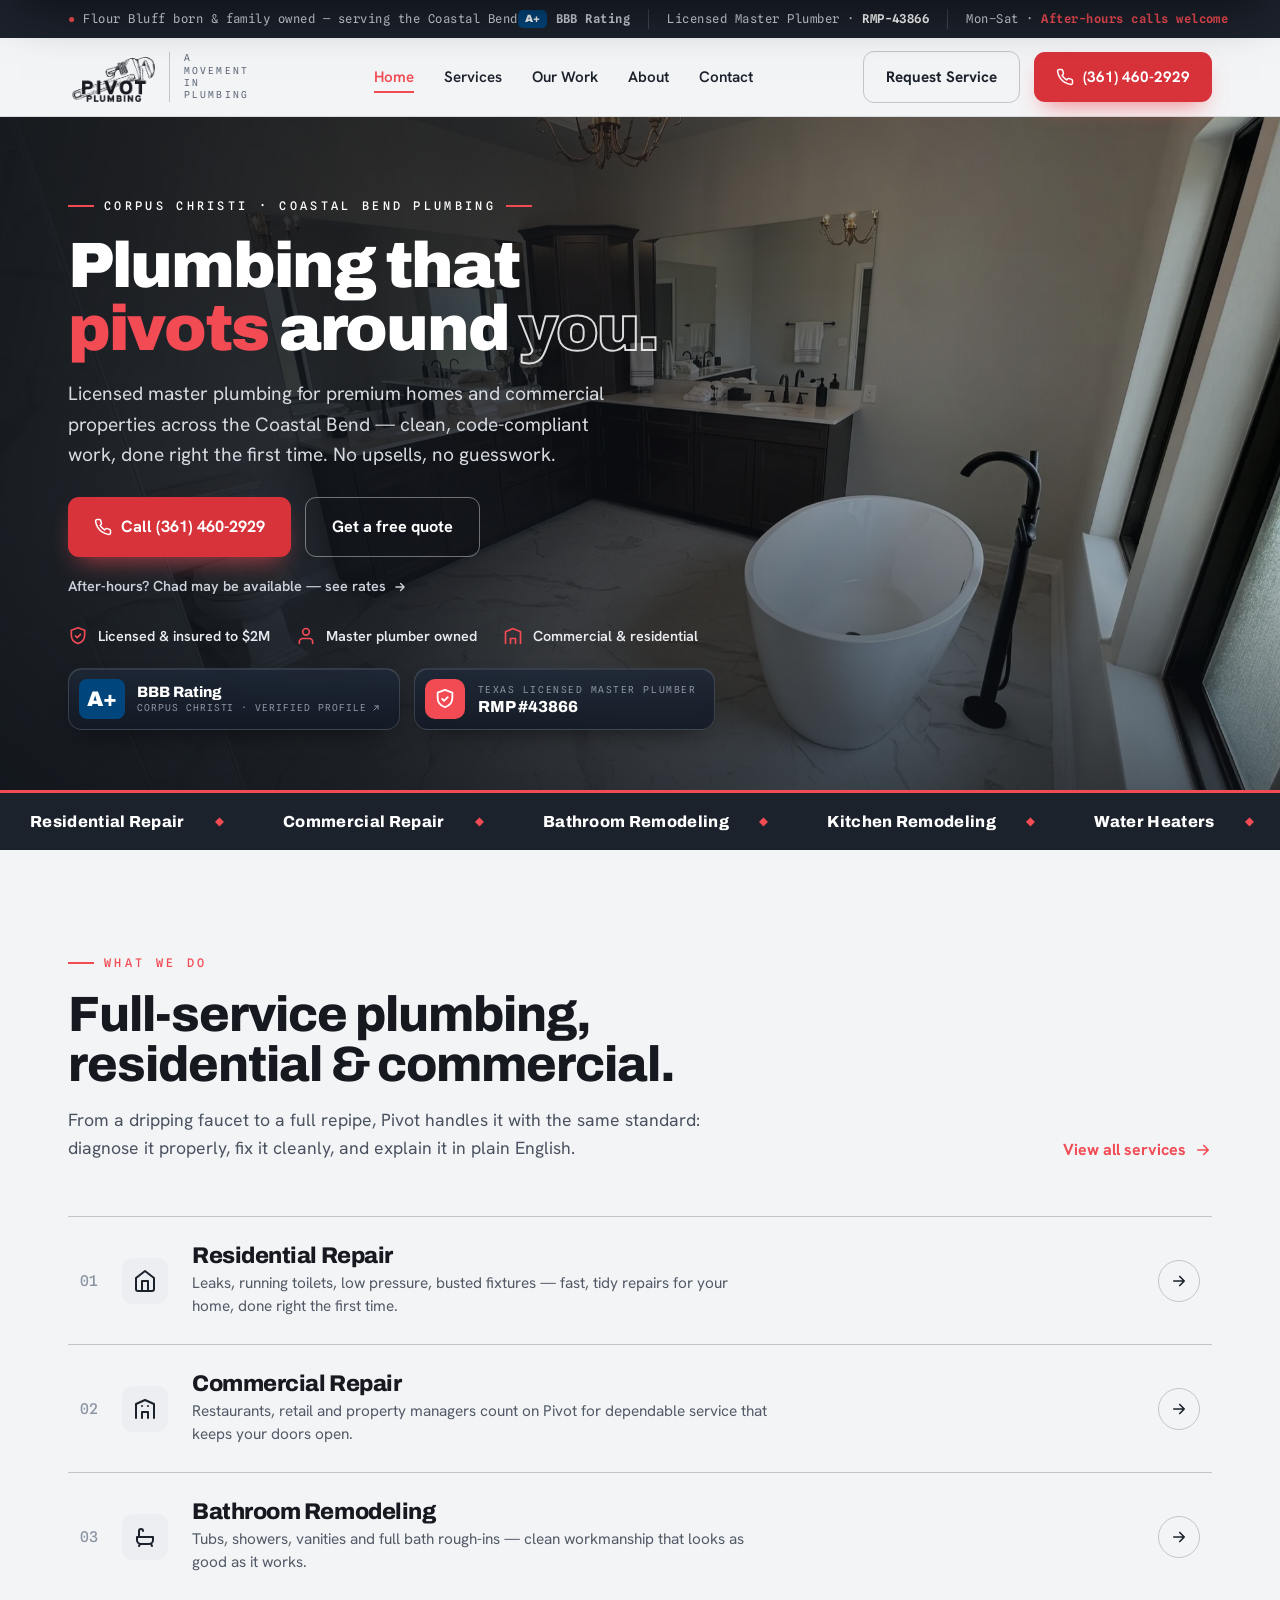
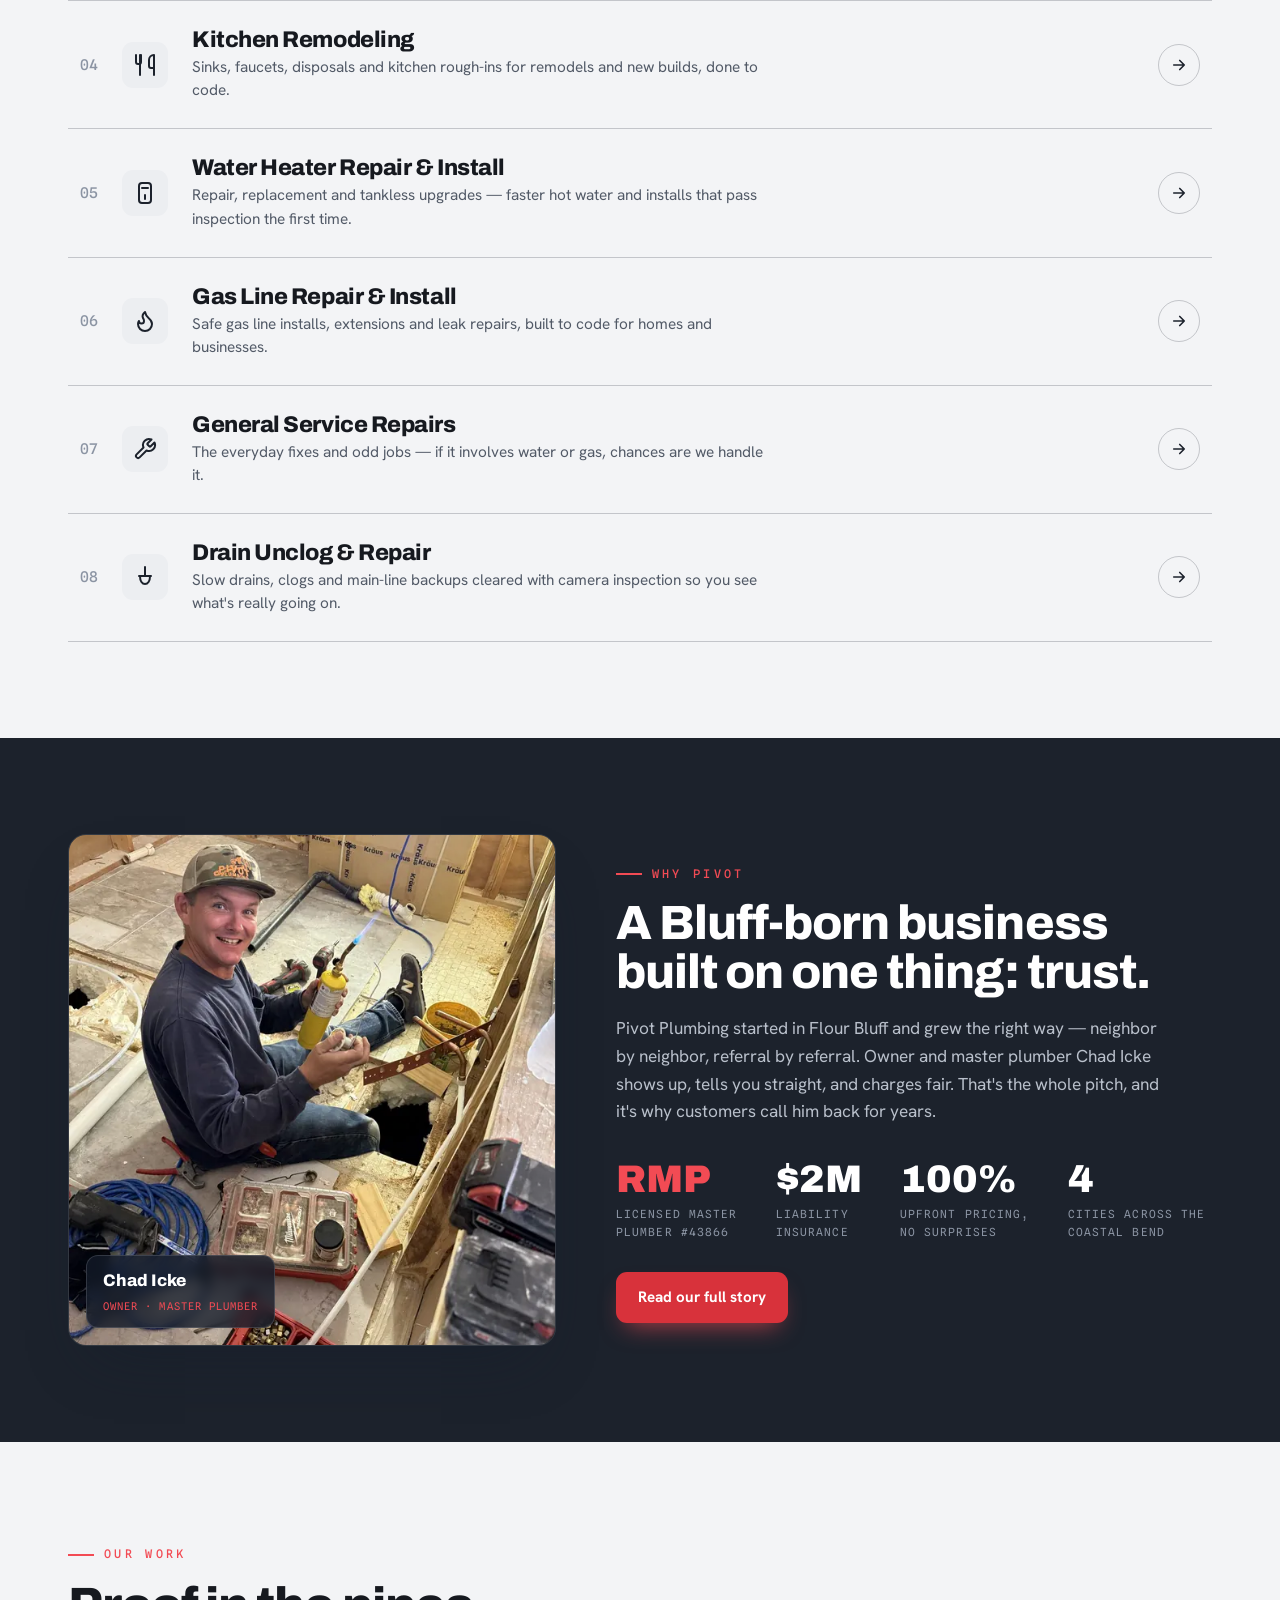
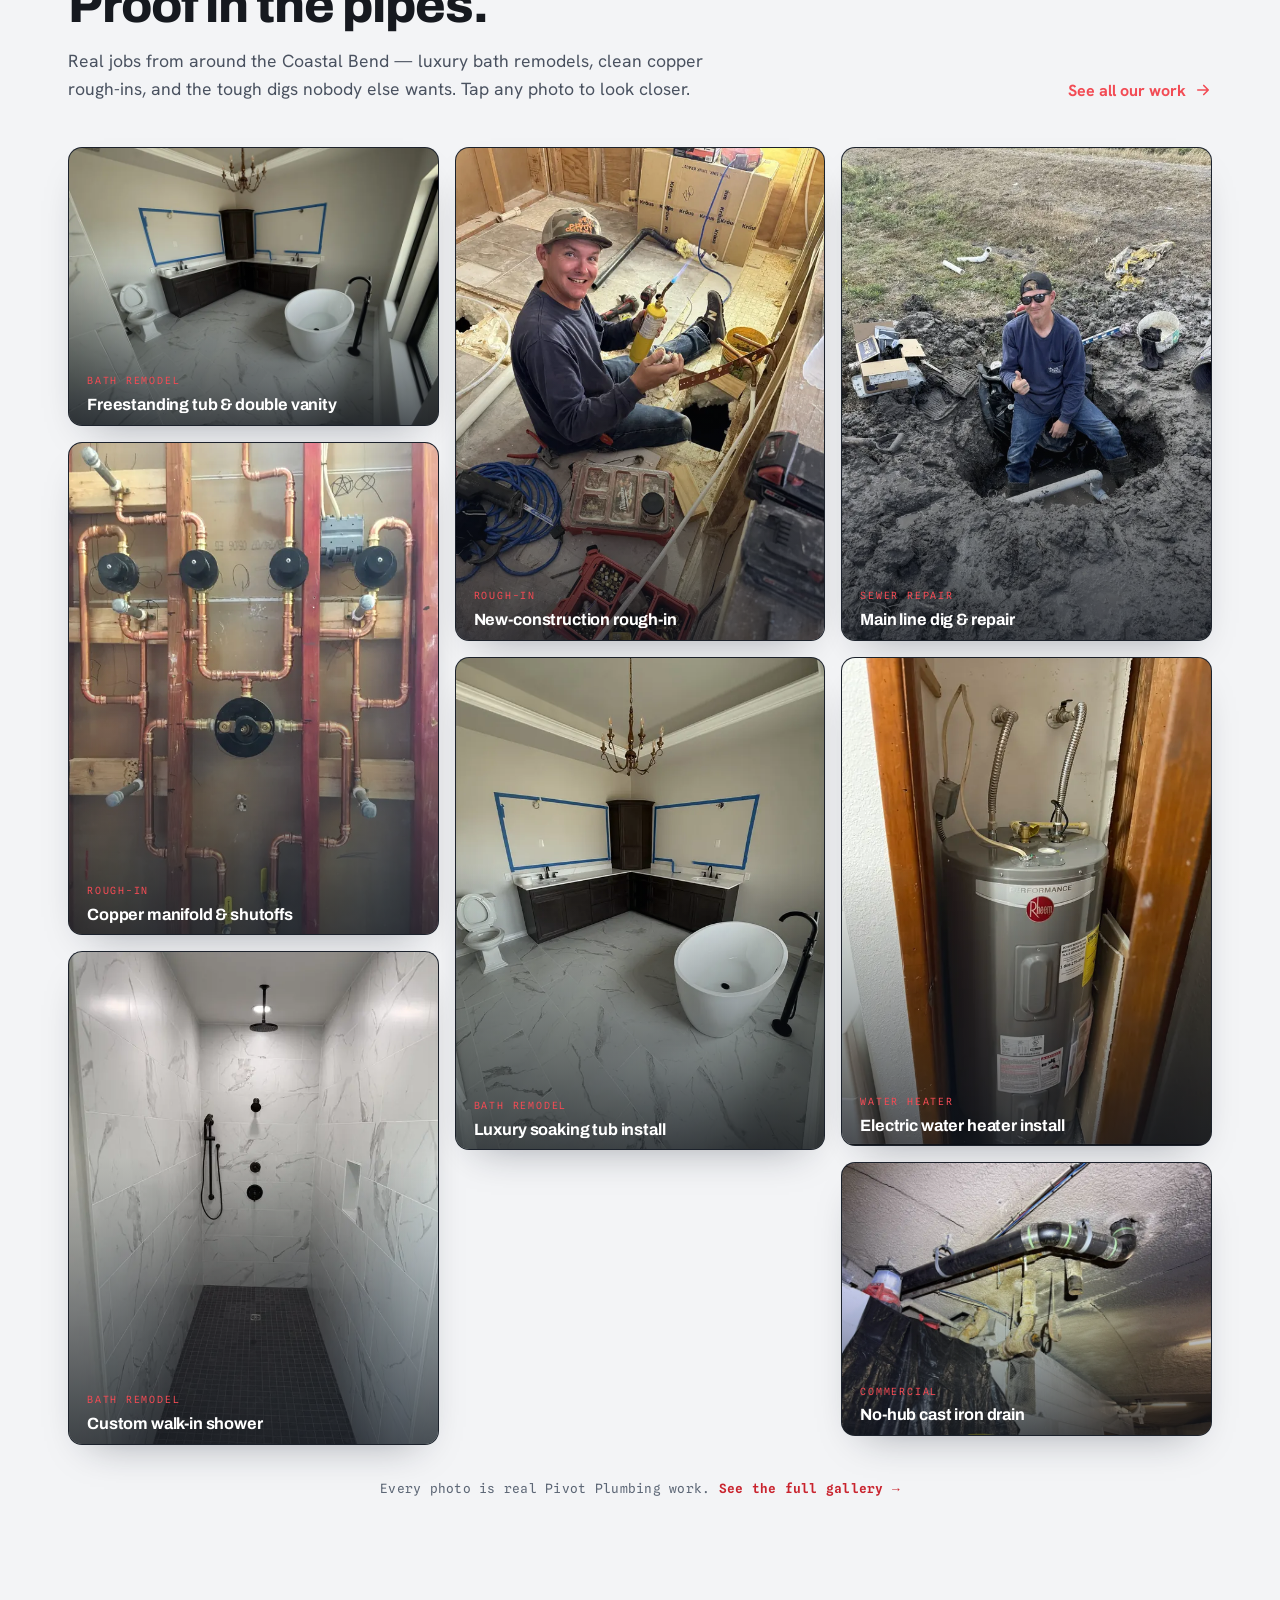
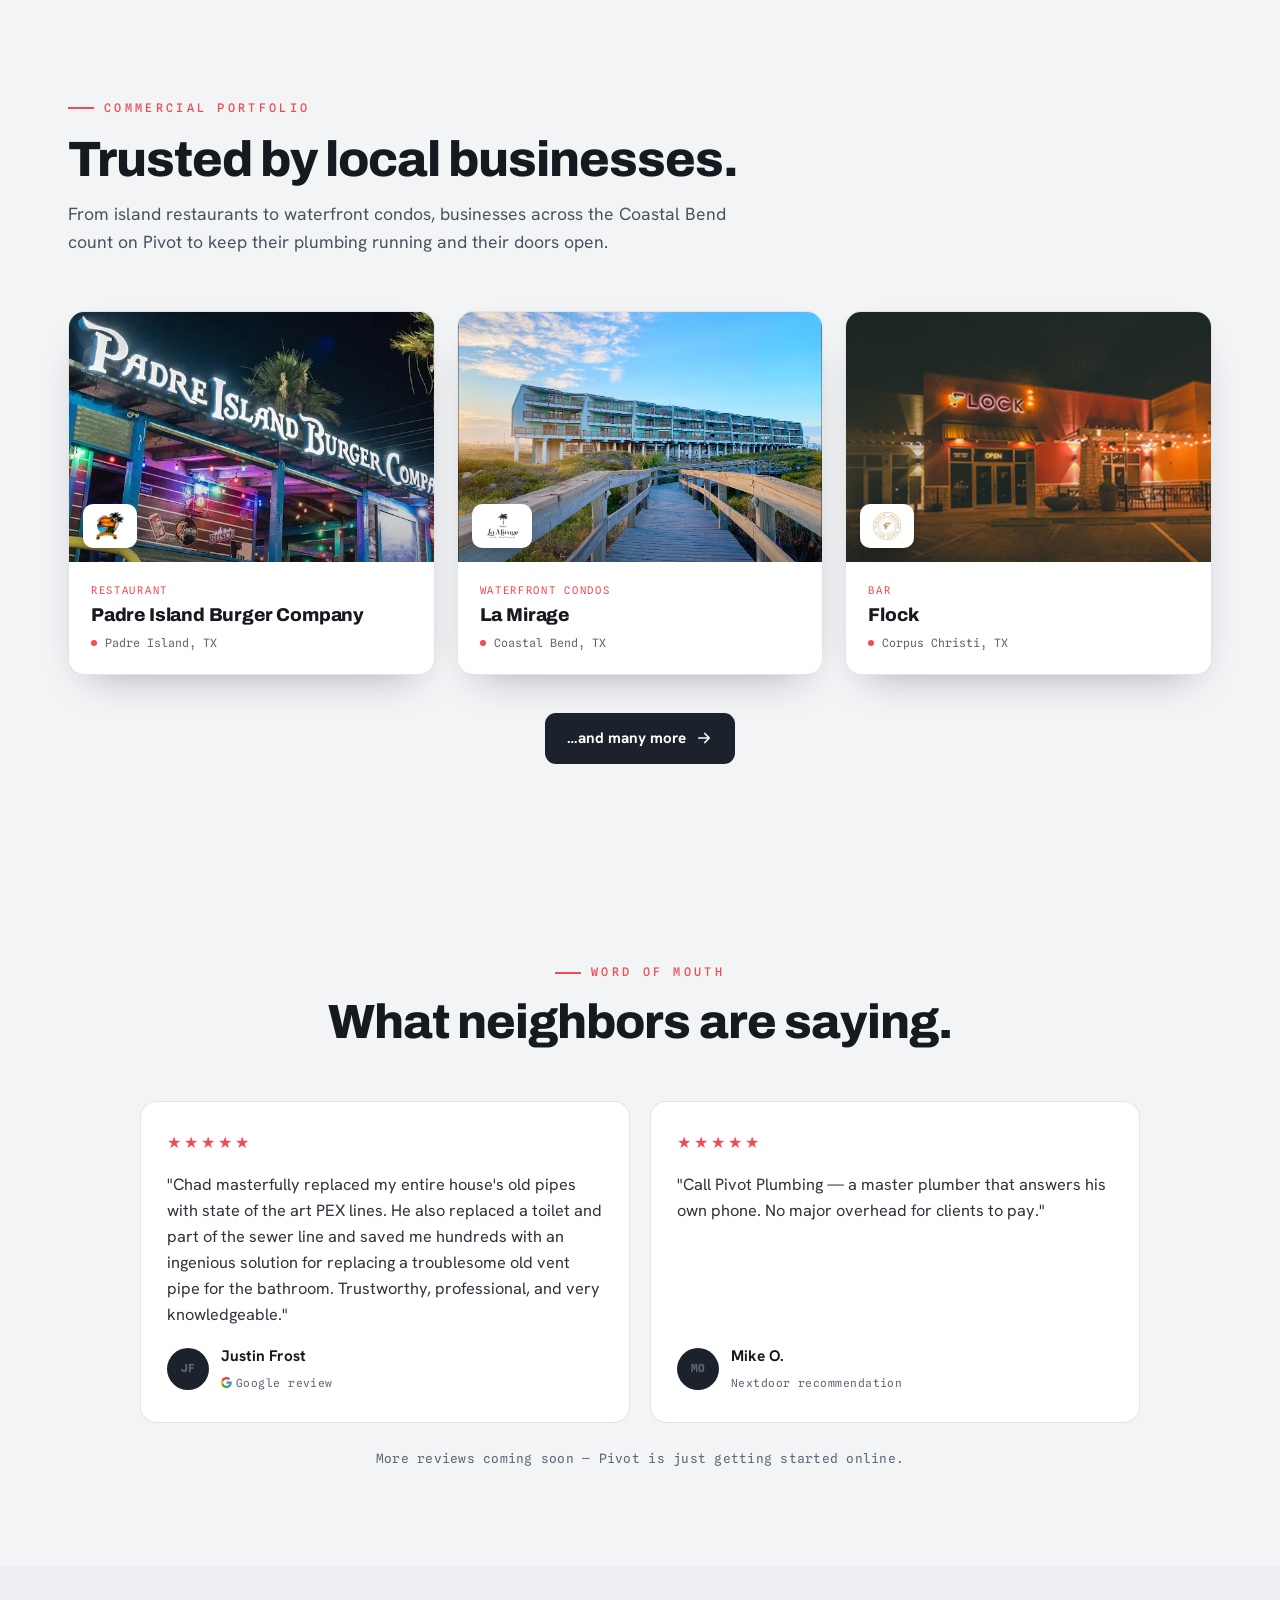
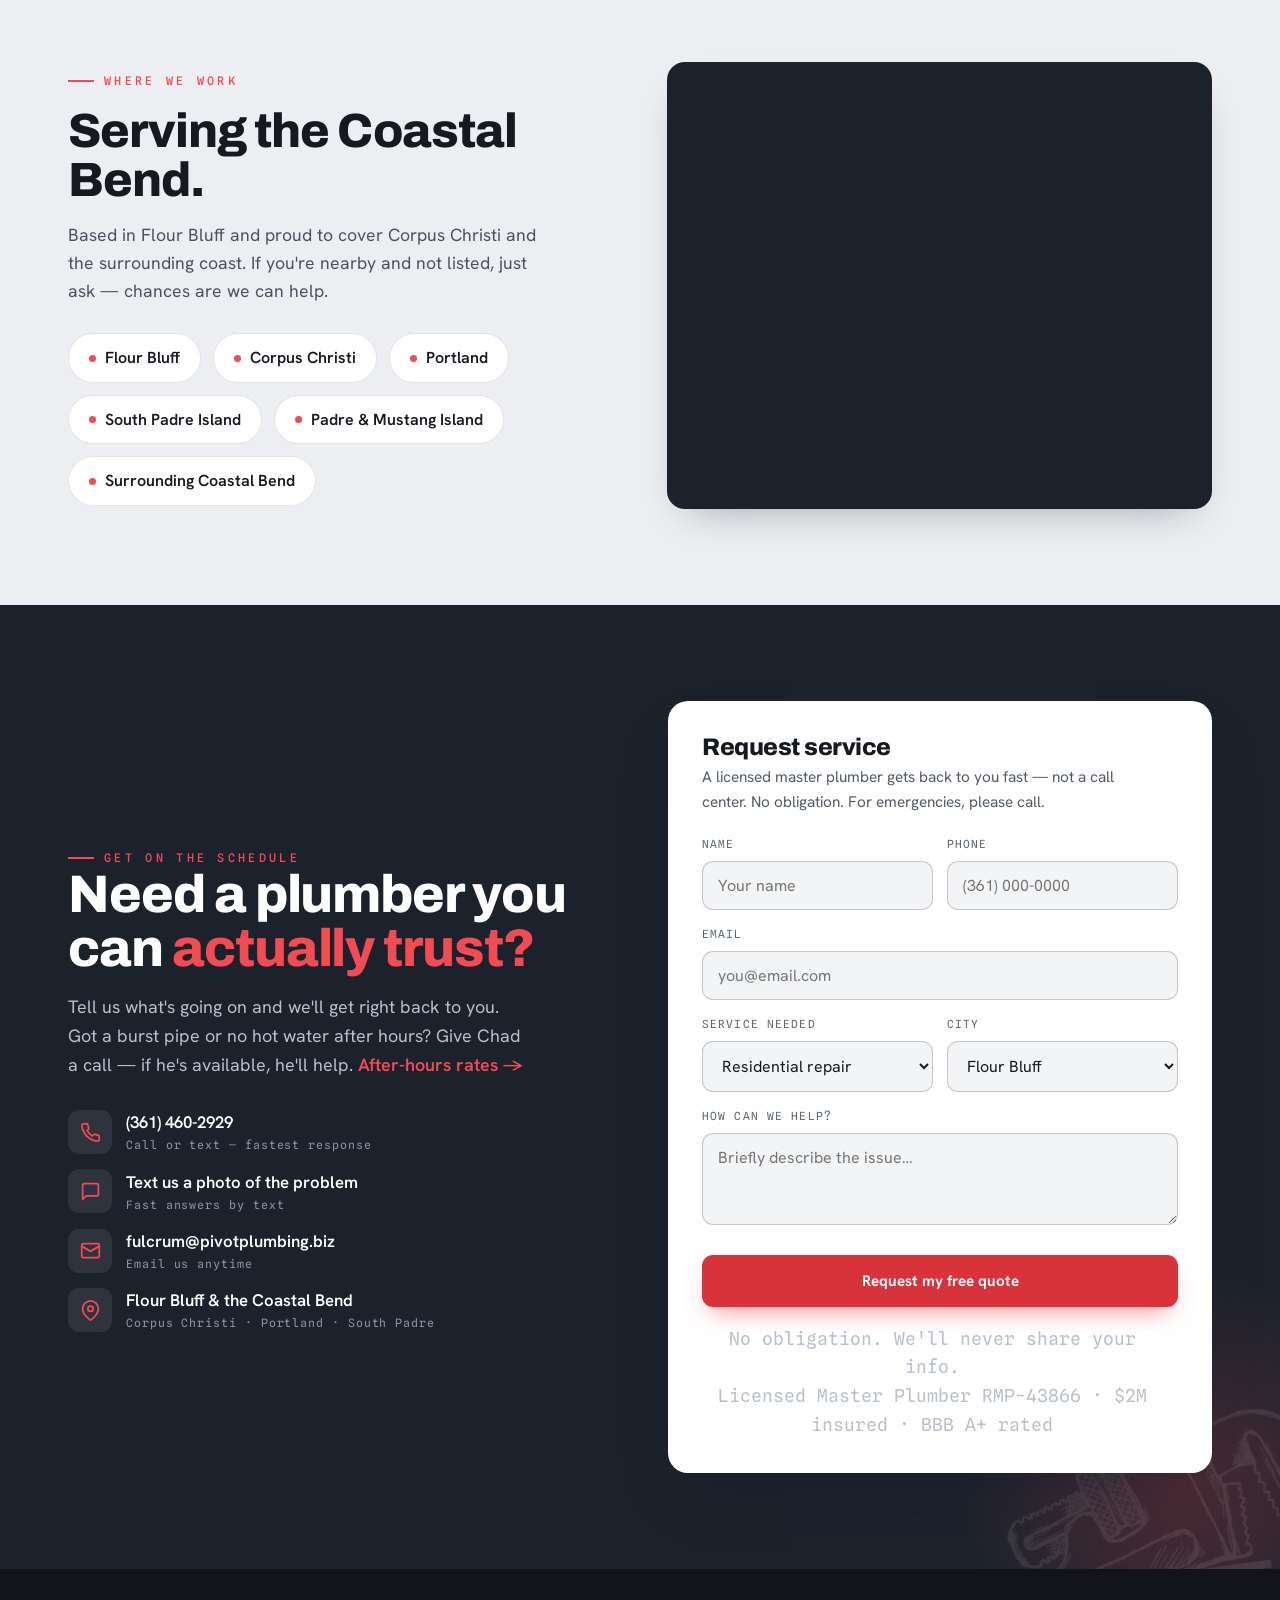
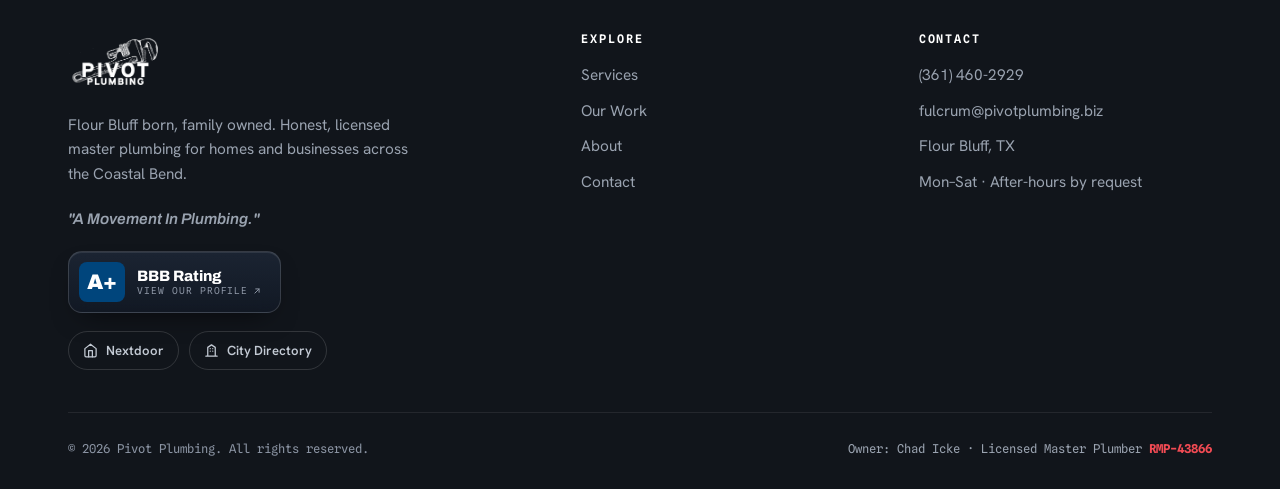
==== commit d4fc3dbb: "Add $2M liability insurance as a concrete trust signal Surface Chad's coverage in the natural trust " ====
--- a/index.html
+++ b/index.html
@@ -25,13 +25,13 @@
 <meta property="og:title" content="Pivot Plumbing — Licensed Master Plumber in Corpus Christi & the Coastal Bend" />
 <meta property="og:description" content="Flour Bluff born, family owned. Honest, licensed master plumbing for homes & businesses across the Coastal Bend. Call (361) 460-2929." />
 <meta property="og:url" content="https://pivotplumbing.biz/" />
-<meta property="og:image" content="https://pivotplumbing.biz/og-image.jpg" />
+<meta property="og:image" content="https://jzonkel1.github.io/pivot-plumbing/og-image.jpg" />
 <meta property="og:image:width" content="1200" />
 <meta property="og:image:height" content="630" />
 <meta name="twitter:card" content="summary_large_image" />
 <meta name="twitter:title" content="Pivot Plumbing — Licensed Master Plumber · Coastal Bend" />
 <meta name="twitter:description" content="Honest, licensed master plumbing for homes & businesses across the Coastal Bend. Call (361) 460-2929." />
-<meta name="twitter:image" content="https://pivotplumbing.biz/og-image.jpg" />
+<meta name="twitter:image" content="https://jzonkel1.github.io/pivot-plumbing/og-image.jpg" />
 <script type="application/ld+json">
 {
   "@context": "https://schema.org",
@@ -42,7 +42,7 @@
       "name": "Pivot Plumbing",
       "alternateName": "Pivot Plumbing LLC",
       "url": "https://pivotplumbing.biz/",
-      "image": "https://pivotplumbing.biz/og-image.jpg",
+      "image": "https://jzonkel1.github.io/pivot-plumbing/og-image.jpg",
       "logo": "https://pivotplumbing.biz/icon-512.png",
       "telephone": "+1-361-460-2929",
       "email": "fulcrum@pivotplumbing.biz",
@@ -177,7 +177,7 @@
       </div>
       <a class="chero-afterhours" href="contact.html#after-hours">After-hours? Chad may be available — see rates <svg viewBox="0 0 24 24" fill="none" stroke="currentColor" stroke-width="2.4" stroke-linecap="round" stroke-linejoin="round"><path d="M5 12h14M13 6l6 6-6 6"/></svg></a>
       <div class="chero-trust">
-        <span class="ti"><svg viewBox="0 0 24 24" fill="none" stroke="currentColor" stroke-width="2" stroke-linecap="round" stroke-linejoin="round"><path d="M9 12l2 2 4-4"/><path d="M12 2 4 5v6c0 5 3.4 8.5 8 10 4.6-1.5 8-5 8-10V5l-8-3z"/></svg>Licensed &amp; insured</span>
+        <span class="ti"><svg viewBox="0 0 24 24" fill="none" stroke="currentColor" stroke-width="2" stroke-linecap="round" stroke-linejoin="round"><path d="M9 12l2 2 4-4"/><path d="M12 2 4 5v6c0 5 3.4 8.5 8 10 4.6-1.5 8-5 8-10V5l-8-3z"/></svg>Licensed &amp; insured to $2M</span>
         <span class="ti"><svg viewBox="0 0 24 24" fill="none" stroke="currentColor" stroke-width="2" stroke-linecap="round" stroke-linejoin="round"><path d="M20 21v-2a4 4 0 0 0-4-4H8a4 4 0 0 0-4 4v2"/><circle cx="12" cy="7" r="4"/></svg>Master plumber owned</span>
         <span class="ti"><svg viewBox="0 0 24 24" fill="none" stroke="currentColor" stroke-width="2" stroke-linecap="round" stroke-linejoin="round"><path d="M3 21V7l9-4 9 4v14"/><path d="M9 21v-6h6v6"/></svg>Commercial &amp; residential</span>
       </div>
@@ -312,6 +312,7 @@
       <p>Pivot Plumbing started in Flour Bluff and grew the right way — neighbor by neighbor, referral by referral. Owner and master plumber Chad Icke shows up, tells you straight, and charges fair. That's the whole pitch, and it's why customers call him back for years.</p>
       <div class="why-stats">
         <div class="s"><div class="n"><em>RMP</em></div><div class="l">Licensed Master<br>Plumber #43866</div></div>
+        <div class="s"><div class="n">$2M</div><div class="l">Liability<br>insurance</div></div>
         <div class="s"><div class="n">100%</div><div class="l">Upfront pricing,<br>no surprises</div></div>
         <div class="s"><div class="n">4</div><div class="l">Cities across the<br>Coastal Bend</div></div>
       </div>
@@ -537,7 +538,7 @@
       </div>
       <div class="field"><label for="h-message">How can we help?</label><textarea id="h-message" name="message" placeholder="Briefly describe the issue…"></textarea></div>
       <button type="submit" class="btn btn-primary">Request my free quote</button>
-      <p class="form-note">No obligation. We'll never share your info.<br>Licensed Master Plumber RMP-43866 · BBB A+ rated</p>
+      <p class="form-note">No obligation. We'll never share your info.<br>Licensed Master Plumber RMP-43866 · $2M insured · BBB A+ rated</p>
     </form>
   </div>
 </section>
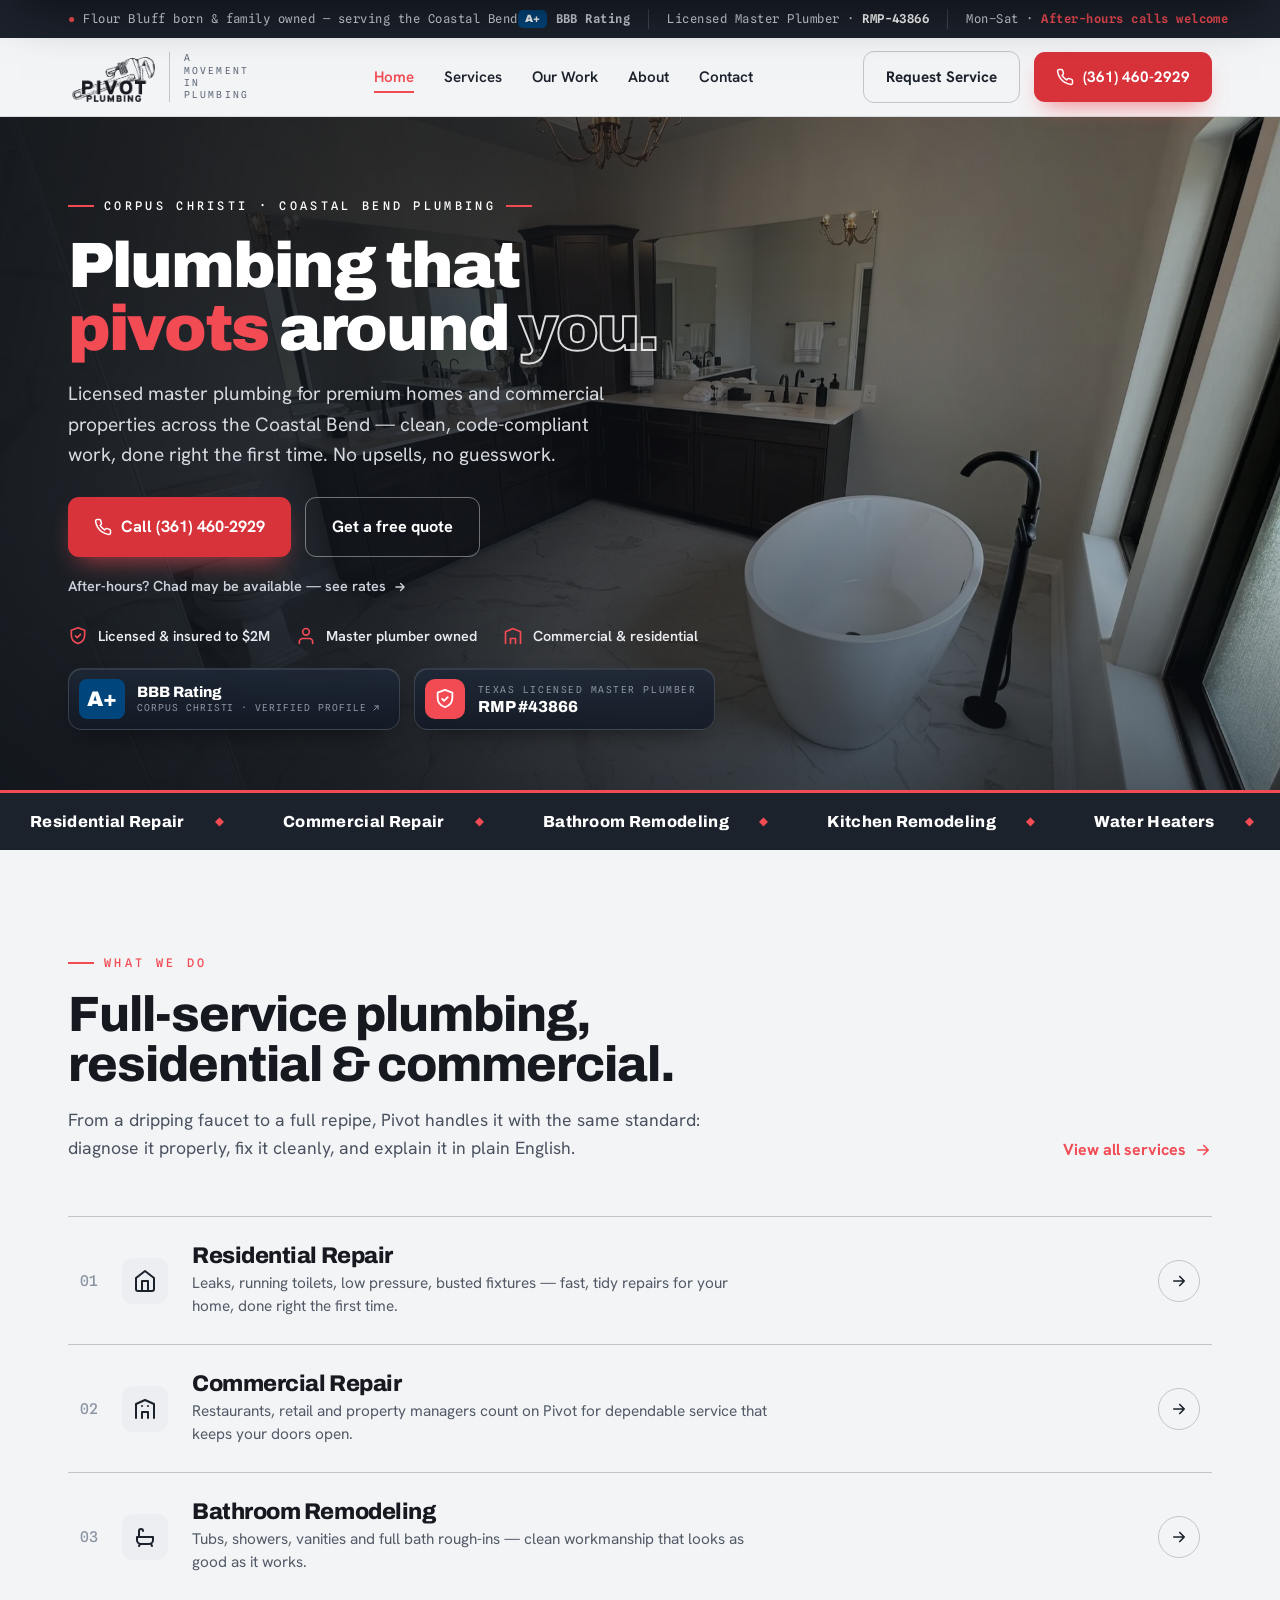
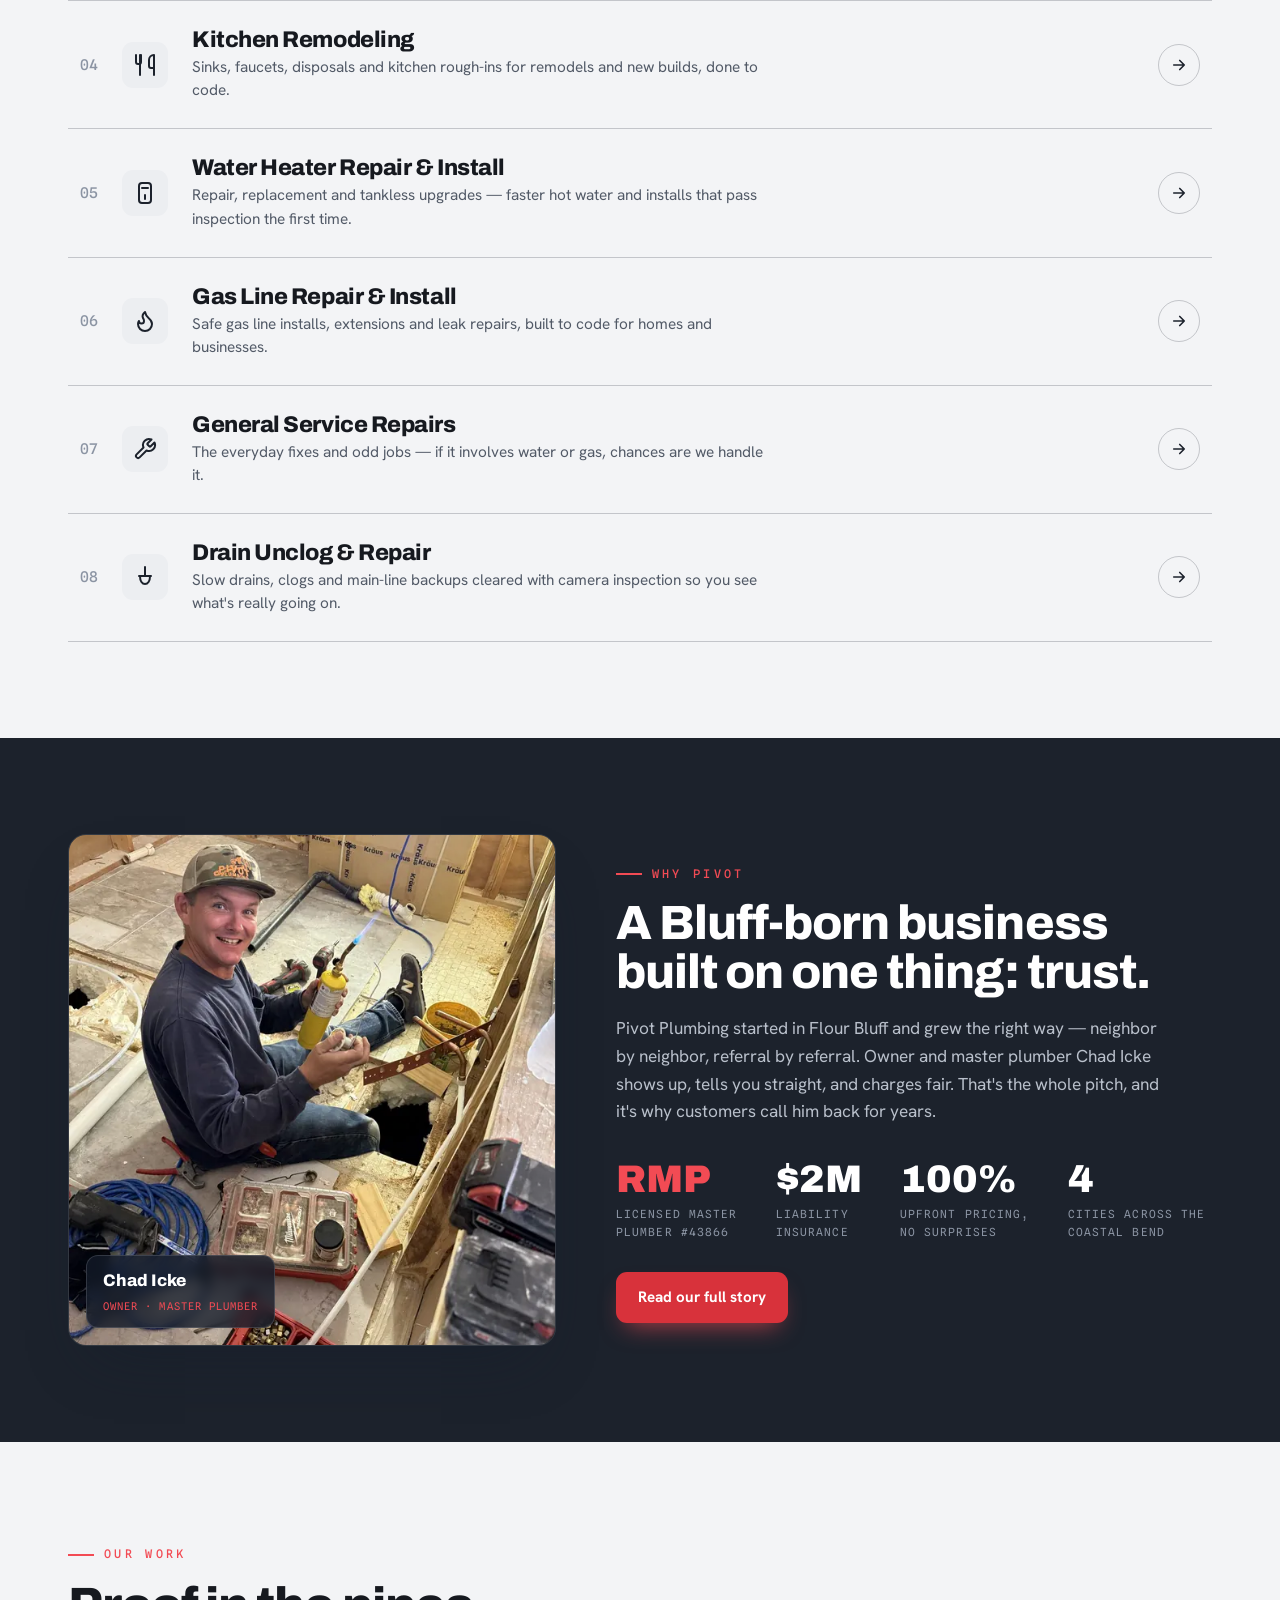
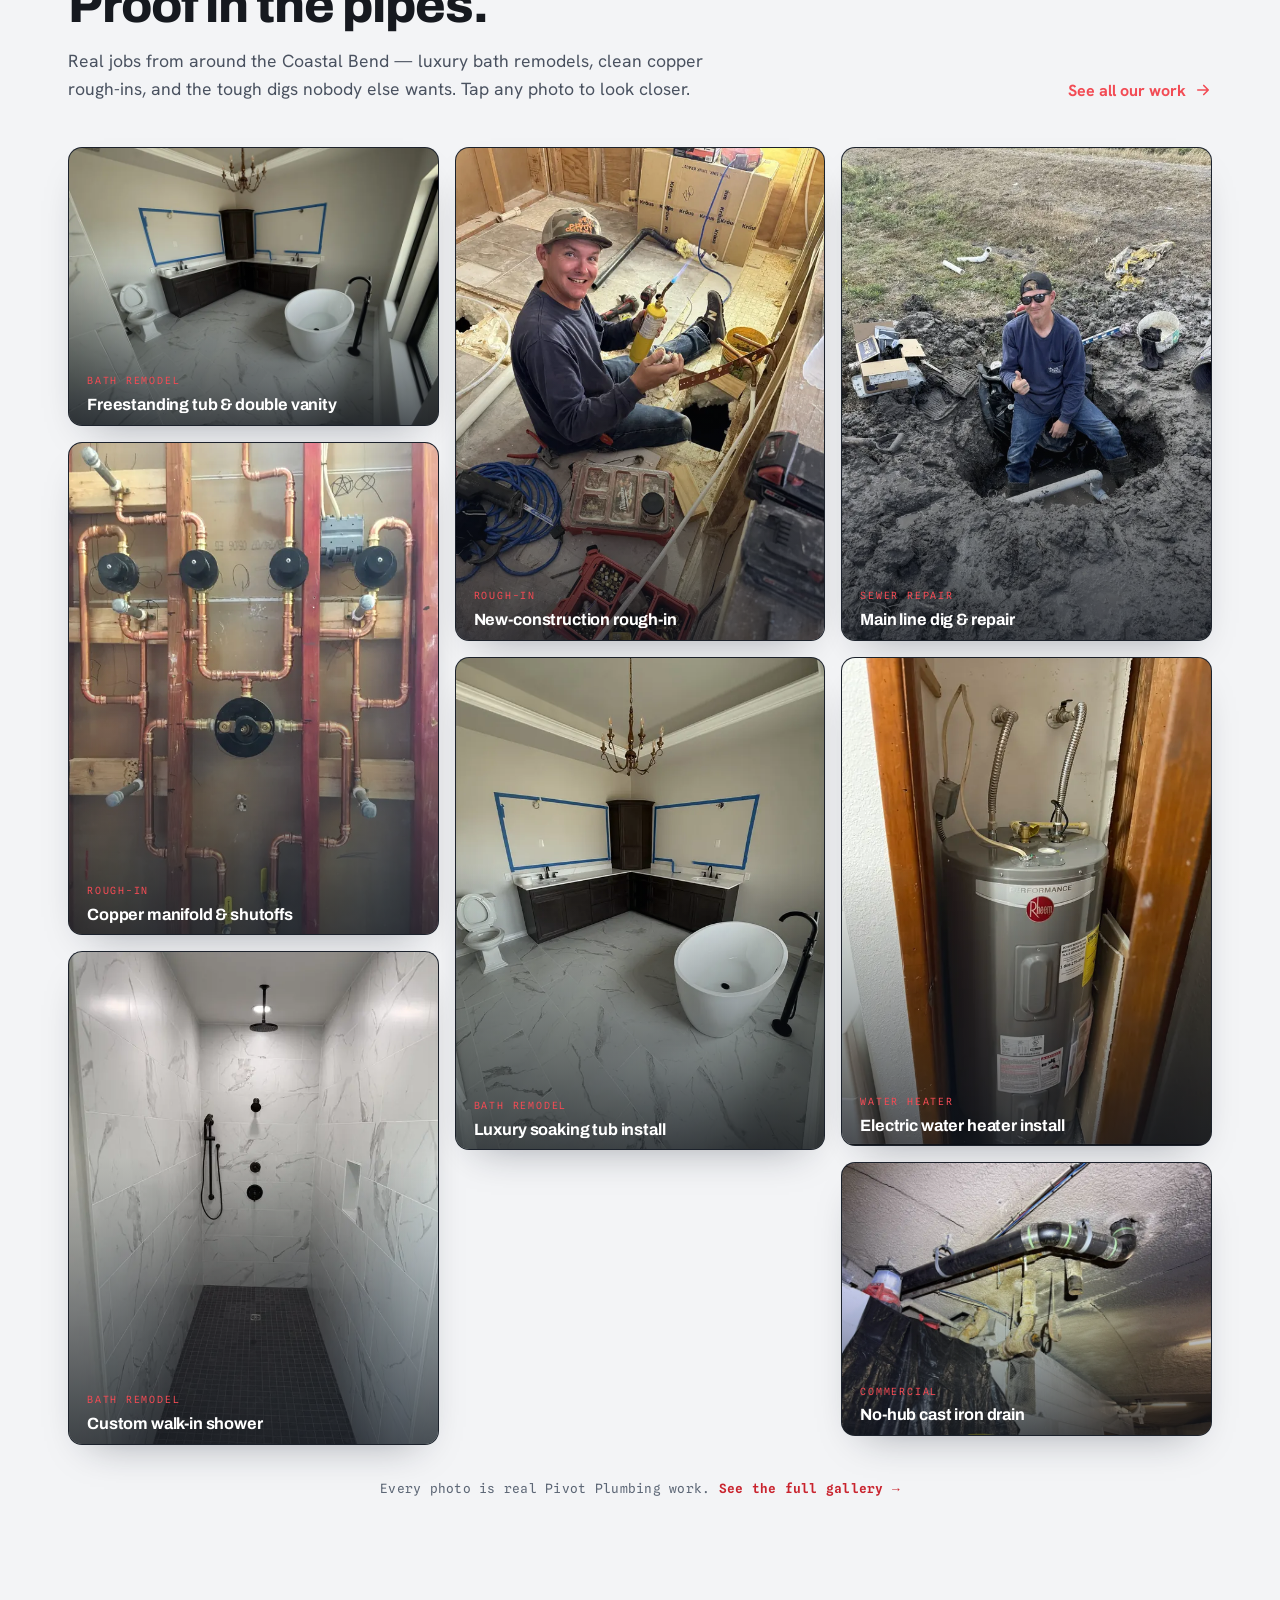
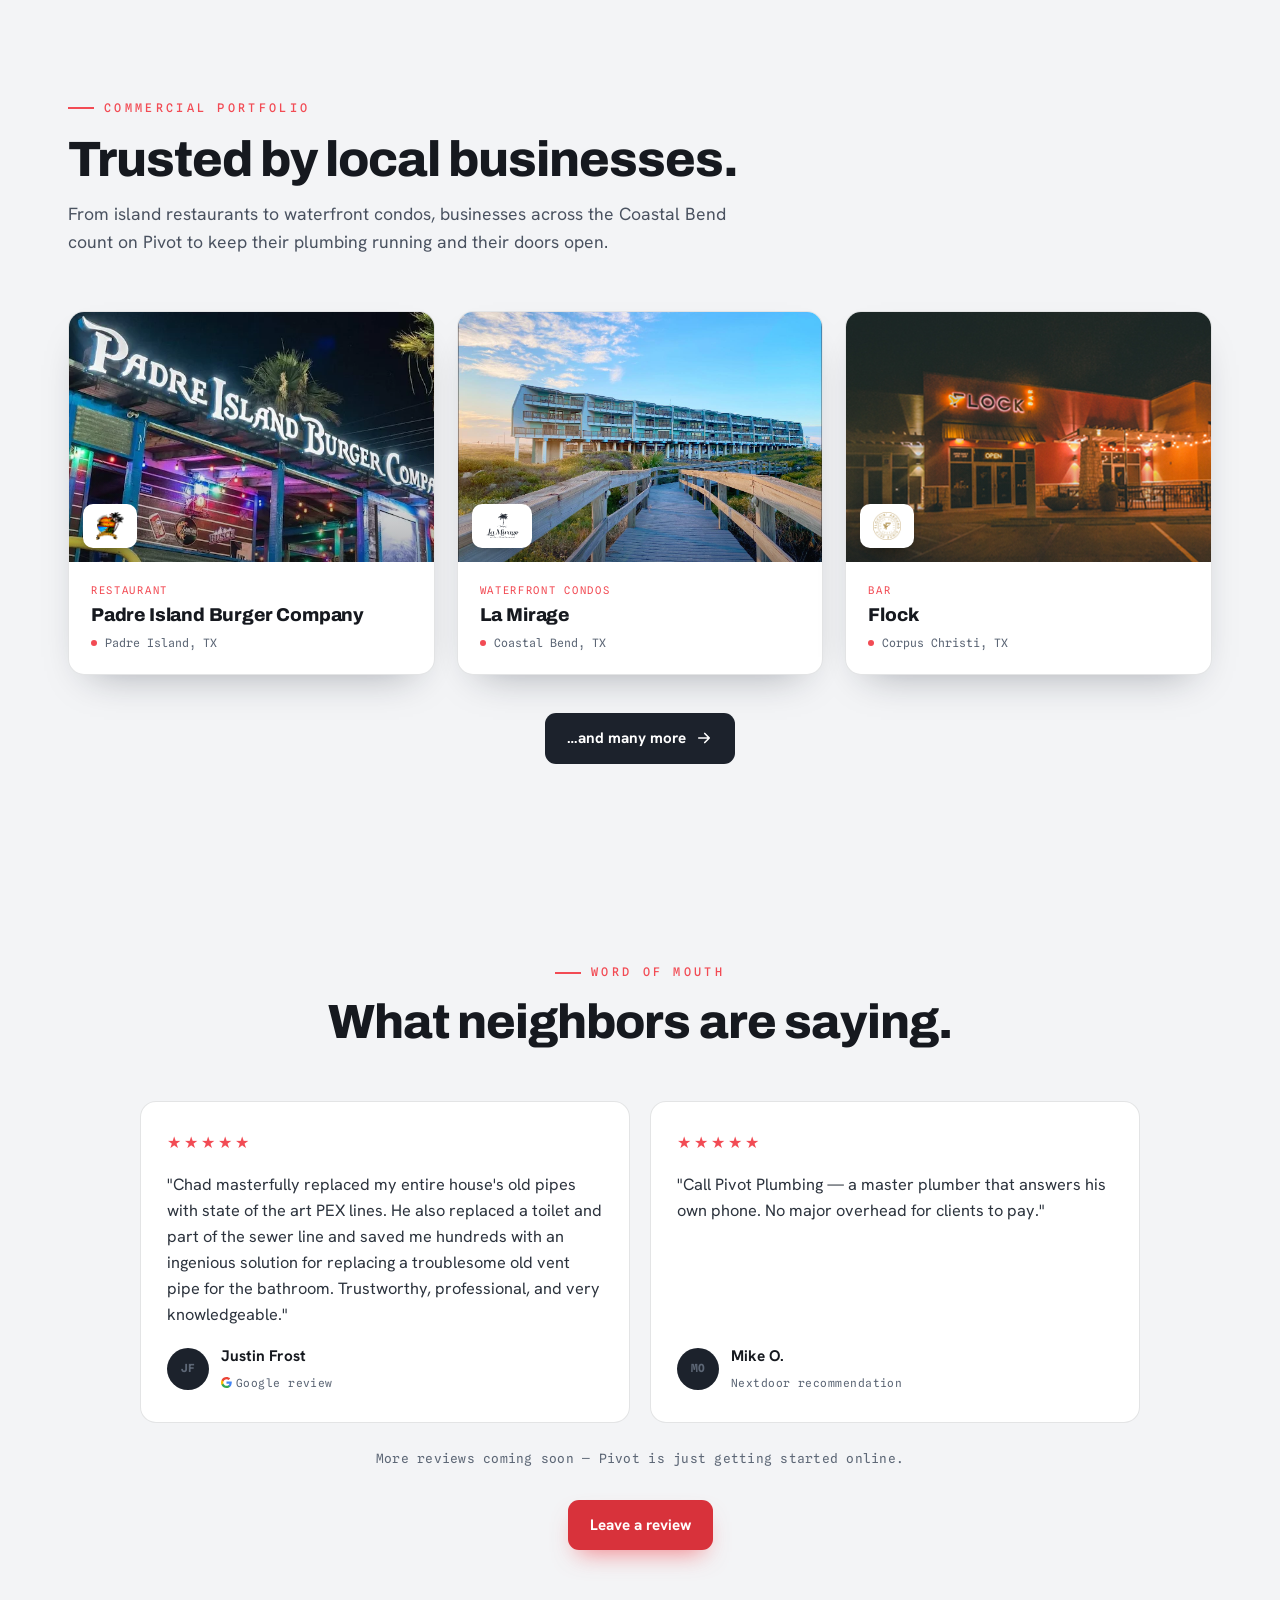
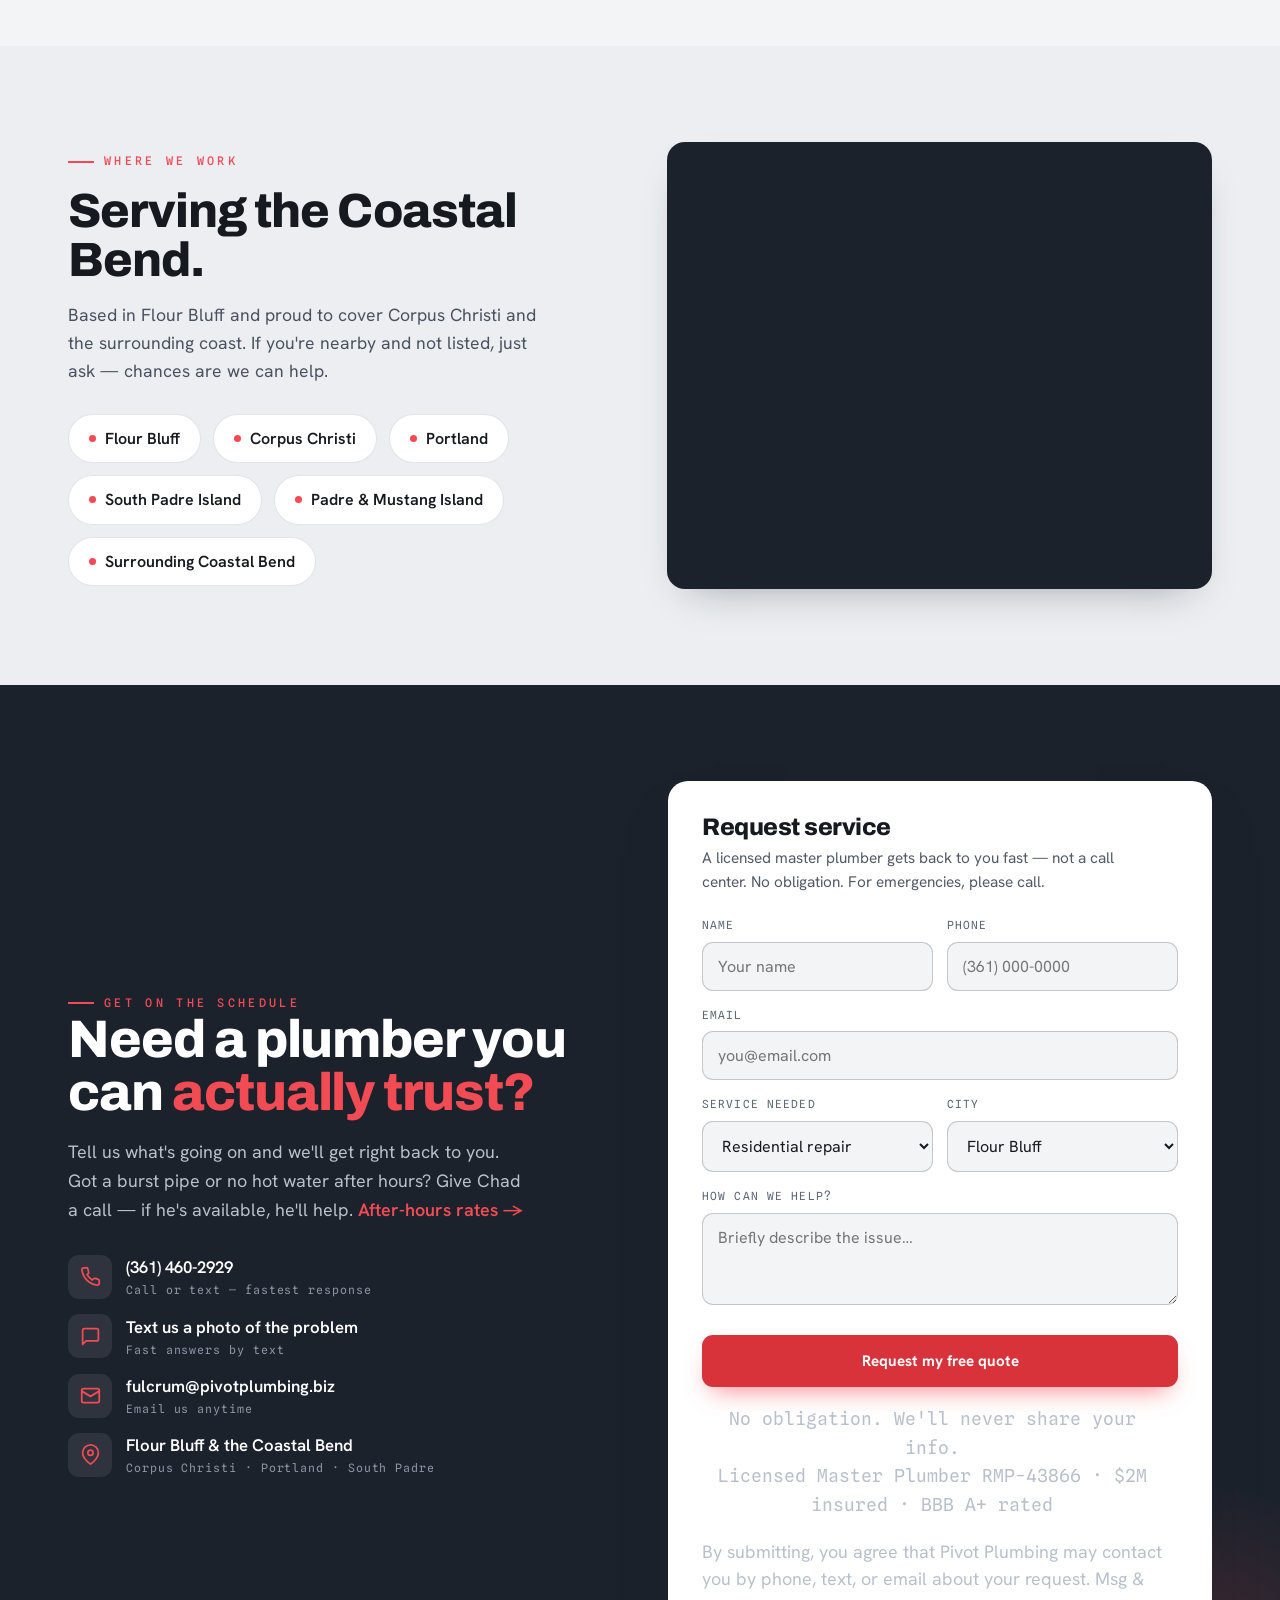
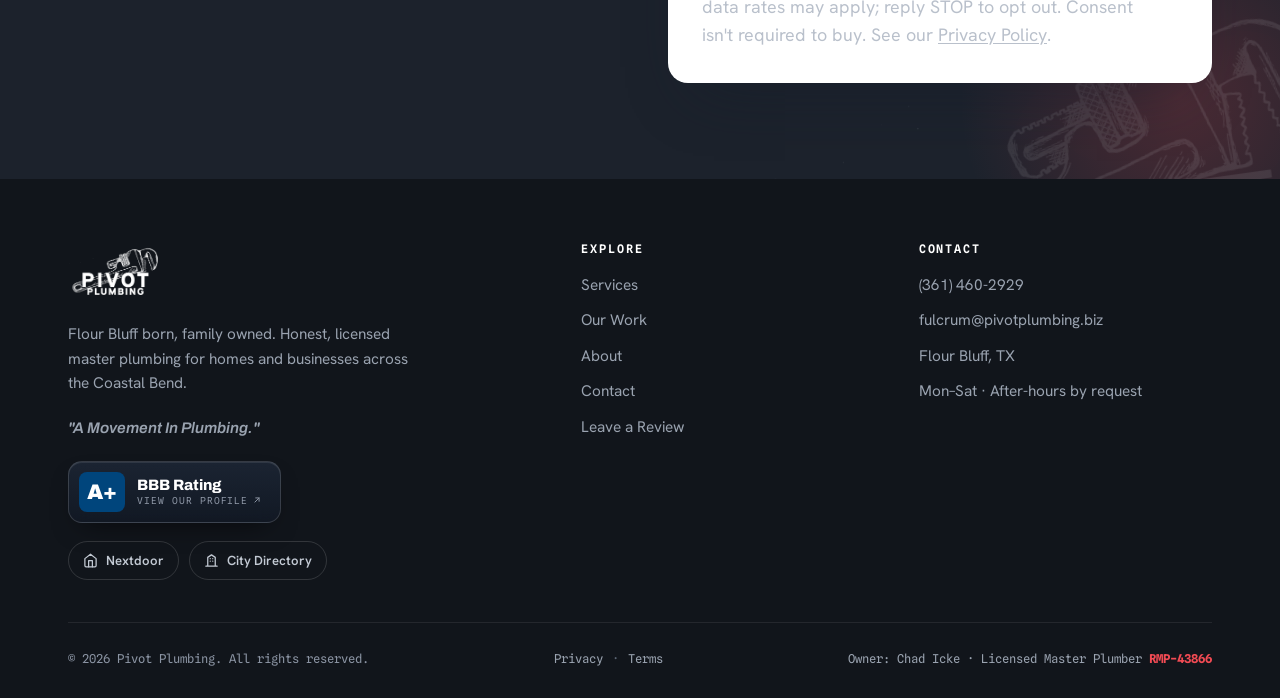
==== commit cee43fe1: "Add compliance pages, SMS consent, and a compliant review gate - New Privacy Policy (privacy.html) a" ====
--- a/index.html
+++ b/index.html
@@ -8,7 +8,7 @@
 <link rel="preconnect" href="https://fonts.googleapis.com" />
 <link rel="preconnect" href="https://fonts.gstatic.com" crossorigin />
 <link href="https://fonts.googleapis.com/css2?family=Archivo:wght@500;600;700;800;900&family=Hanken+Grotesk:wght@400;500;600;700&family=Spline+Sans+Mono:wght@400;500;600&display=swap" rel="stylesheet" />
-<link rel="stylesheet" href="styles.css?v=8" />
+<link rel="stylesheet" href="styles.css?v=9" />
 <link rel="canonical" href="https://pivotplumbing.biz/" />
 <!-- favicons -->
 <link rel="icon" href="favicon.ico" sizes="any" />
@@ -25,13 +25,13 @@
 <meta property="og:title" content="Pivot Plumbing — Licensed Master Plumber in Corpus Christi & the Coastal Bend" />
 <meta property="og:description" content="Flour Bluff born, family owned. Honest, licensed master plumbing for homes & businesses across the Coastal Bend. Call (361) 460-2929." />
 <meta property="og:url" content="https://pivotplumbing.biz/" />
-<meta property="og:image" content="https://jzonkel1.github.io/pivot-plumbing/og-image.jpg" />
+<meta property="og:image" content="https://pivotplumbing.biz/og-image.jpg" />
 <meta property="og:image:width" content="1200" />
 <meta property="og:image:height" content="630" />
 <meta name="twitter:card" content="summary_large_image" />
 <meta name="twitter:title" content="Pivot Plumbing — Licensed Master Plumber · Coastal Bend" />
 <meta name="twitter:description" content="Honest, licensed master plumbing for homes & businesses across the Coastal Bend. Call (361) 460-2929." />
-<meta name="twitter:image" content="https://jzonkel1.github.io/pivot-plumbing/og-image.jpg" />
+<meta name="twitter:image" content="https://pivotplumbing.biz/og-image.jpg" />
 <script type="application/ld+json">
 {
   "@context": "https://schema.org",
@@ -42,7 +42,7 @@
       "name": "Pivot Plumbing",
       "alternateName": "Pivot Plumbing LLC",
       "url": "https://pivotplumbing.biz/",
-      "image": "https://jzonkel1.github.io/pivot-plumbing/og-image.jpg",
+      "image": "https://pivotplumbing.biz/og-image.jpg",
       "logo": "https://pivotplumbing.biz/icon-512.png",
       "telephone": "+1-361-460-2929",
       "email": "fulcrum@pivotplumbing.biz",
@@ -447,6 +447,7 @@
       </article>
     </div>
     <p class="work-note" style="margin-top:26px;text-align:center">More reviews coming soon — Pivot is just getting started online.</p>
+    <div class="leave-review-cta"><a href="review.html" class="btn btn-primary">Leave a review</a></div>
   </div>
 </section>
 
@@ -539,6 +540,7 @@
       <div class="field"><label for="h-message">How can we help?</label><textarea id="h-message" name="message" placeholder="Briefly describe the issue…"></textarea></div>
       <button type="submit" class="btn btn-primary">Request my free quote</button>
       <p class="form-note">No obligation. We'll never share your info.<br>Licensed Master Plumber RMP-43866 · $2M insured · BBB A+ rated</p>
+      <p class="consent-note">By submitting, you agree that Pivot Plumbing may contact you by phone, text, or email about your request. Msg &amp; data rates may apply; reply STOP to opt out. Consent isn't required to buy. See our <a href="privacy.html">Privacy Policy</a>.</p>
     </form>
   </div>
 </section>
@@ -574,6 +576,7 @@
         <a href="gallery.html">Our Work</a>
         <a href="about.html">About</a>
         <a href="contact.html">Contact</a>
+        <a href="review.html">Leave a Review</a>
       </div>
       <div class="foot-col">
         <h4>Contact</h4>
@@ -585,6 +588,7 @@
     </div>
     <div class="foot-bottom">
       <span>© 2026 Pivot Plumbing. All rights reserved.</span>
+      <span class="foot-legal"><a href="privacy.html">Privacy</a><span class="sep">·</span><a href="terms.html">Terms</a></span>
       <span class="lic">Owner: Chad Icke · Licensed Master Plumber <b>RMP-43866</b></span>
     </div>
   </div>
--- a/styles.css
+++ b/styles.css
@@ -986,3 +986,47 @@
     footer .foot-social{justify-content:center}
     footer .foot-bottom{justify-content:center;text-align:center}
   }
+
+  /* ---------- footer legal links ---------- */
+  .foot-legal{display:flex;align-items:center;gap:9px;font-family:var(--mono);font-size:.76rem}
+  .foot-legal a{color:#9aa3b0;transition:color .18s}
+  .foot-legal a:hover{color:var(--coral)}
+  .foot-legal .sep{color:#5a6472}
+
+  /* ---------- form consent / TCPA note ---------- */
+  .consent-note{font-family:var(--body);font-size:.72rem;line-height:1.55;margin-top:14px;color:#8b94a3}
+  .consent-note a{color:inherit;text-decoration:underline;text-underline-offset:2px}
+  .consent-note a:hover{color:var(--coral)}
+  .qwiz .consent-note{color:#7c8492;margin-top:16px;text-align:left}
+
+  /* ---------- legal / prose pages ---------- */
+  .legal-doc{max-width:820px;margin:0 auto}
+  .legal-doc h1{font-family:var(--display);font-weight:900;font-size:clamp(2.2rem,5vw,3.1rem);letter-spacing:-.02em;margin-top:14px;color:var(--ink)}
+  .legal-updated{font-family:var(--mono);font-size:.76rem;letter-spacing:.08em;text-transform:uppercase;color:#6b7482;margin-top:14px}
+  .legal-doc .lead{font-size:1.1rem;color:#414a57;margin-top:22px;line-height:1.65}
+  .legal-doc h2{font-family:var(--display);font-weight:800;font-size:1.4rem;margin-top:42px;color:var(--ink);letter-spacing:-.01em}
+  .legal-doc h3{font-family:var(--display);font-weight:700;font-size:1.08rem;margin-top:26px;color:var(--ink)}
+  .legal-doc p{color:#414a57;line-height:1.72;margin-top:13px}
+  .legal-doc ul{margin-top:13px;padding-left:20px}
+  .legal-doc li{color:#414a57;line-height:1.68;margin-top:8px}
+  .legal-doc a{color:var(--coral-deep);text-decoration:underline;text-underline-offset:2px}
+  .legal-doc a:hover{color:var(--coral)}
+  .legal-doc strong{color:var(--ink);font-weight:700}
+  .legal-callout{margin-top:26px;padding:16px 20px;border-left:3px solid var(--coral);background:rgba(242,75,84,.06);border-radius:0 10px 10px 0;font-size:.94rem;color:#4a5260}
+
+  /* ---------- review gate ---------- */
+  .rev-choices{display:grid;grid-template-columns:1fr 1fr;gap:22px;margin-top:38px;max-width:920px;margin-left:auto;margin-right:auto;align-items:stretch}
+  .rev-card{background:#fff;border:1px solid var(--line);border-radius:18px;padding:32px 30px;display:flex;flex-direction:column;box-shadow:0 24px 46px -28px rgba(20,28,42,.35)}
+  .rev-ico{width:54px;height:54px;border-radius:14px;display:grid;place-items:center;flex:none;background:var(--paper-warm)}
+  .rev-card h2{font-family:var(--display);font-weight:800;font-size:1.4rem;margin-top:18px;color:var(--ink)}
+  .rev-stars{color:#f5a623;font-size:1.15rem;letter-spacing:3px;margin-top:8px}
+  .rev-card p{color:#4a5260;line-height:1.62;margin-top:12px}
+  .rev-card .btn{margin-top:22px;width:100%;justify-content:center}
+  .rev-spacer{flex:1}
+  .rev-field{margin-top:12px}
+  .rev-field textarea,.rev-field input{width:100%;padding:12px 14px;border:1px solid var(--line);border-radius:11px;font-family:var(--body);font-size:.98rem;background:var(--paper);color:var(--ink)}
+  .rev-field textarea{min-height:92px;resize:vertical}
+  .rev-done{display:none;text-align:center;padding:20px 0}
+  .rev-done.show{display:block}
+  .leave-review-cta{text-align:center;margin-top:30px}
+  @media(max-width:720px){.rev-choices{grid-template-columns:1fr}}
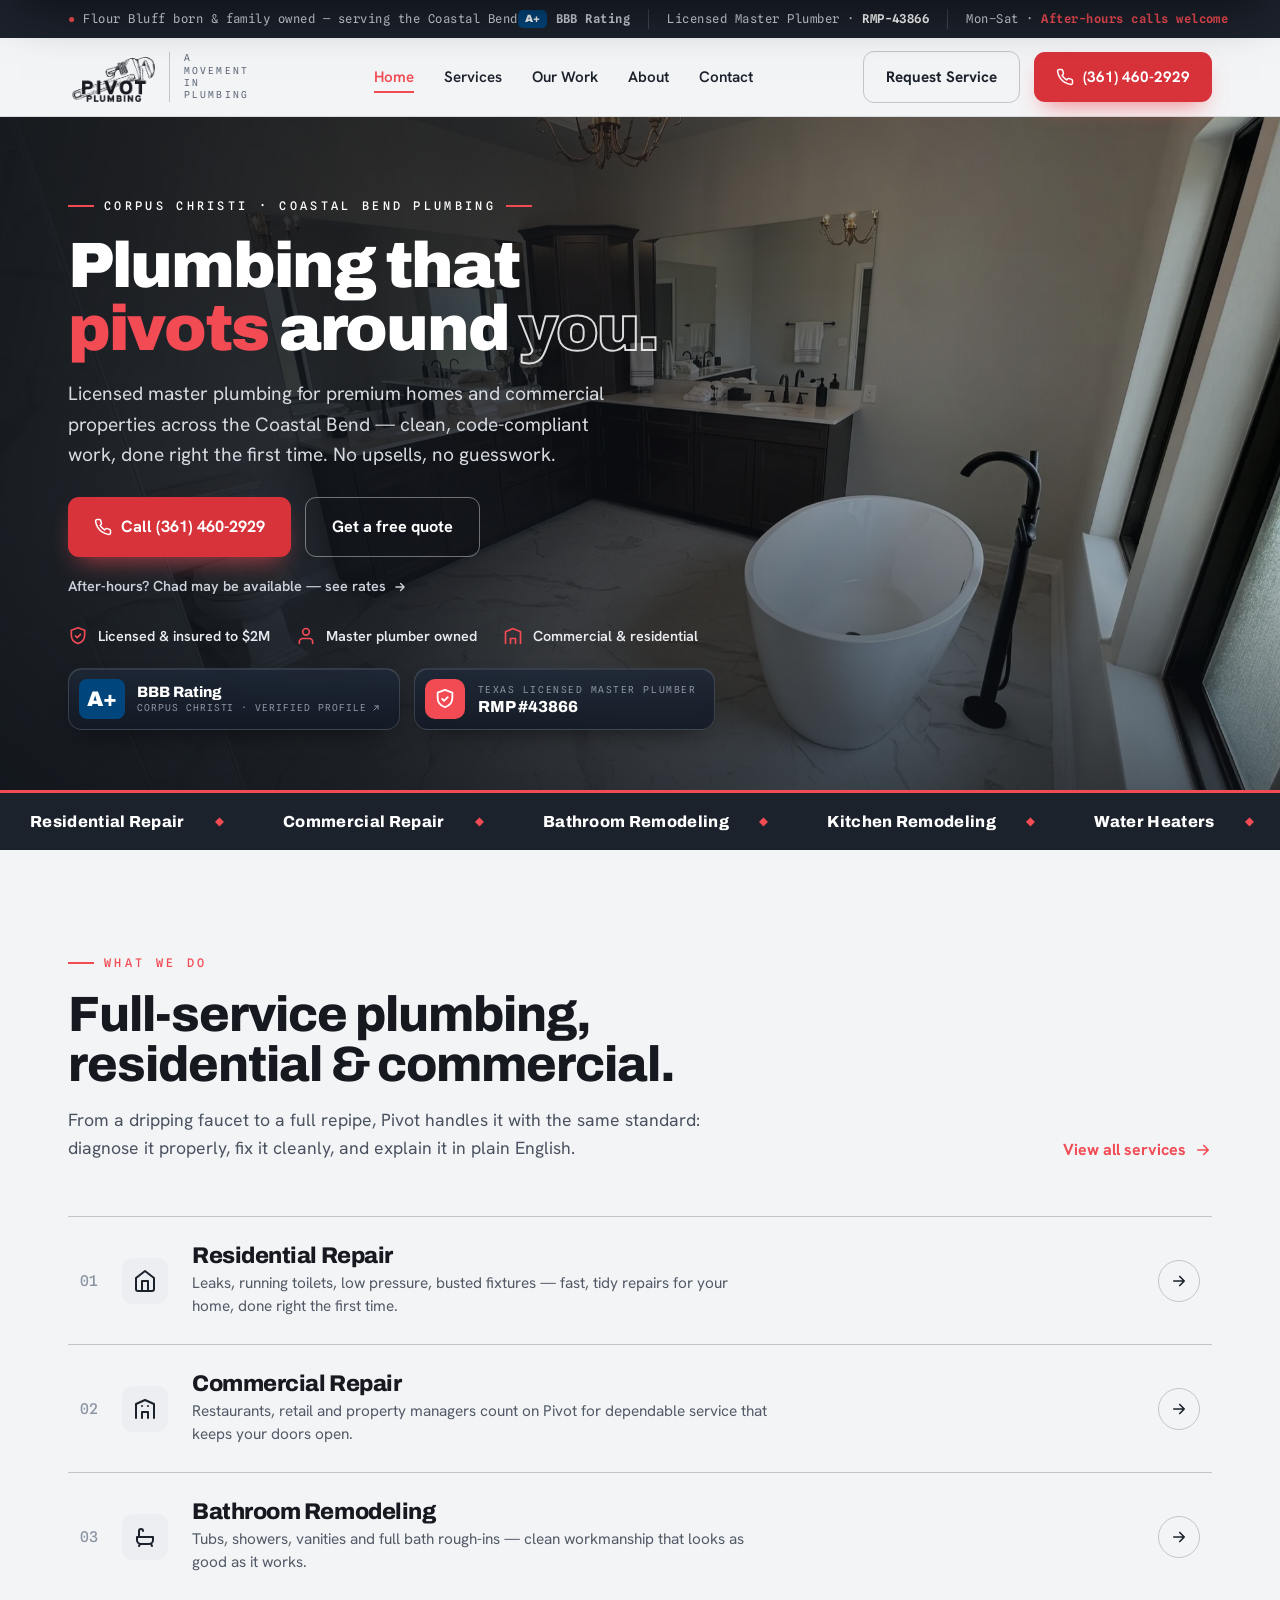
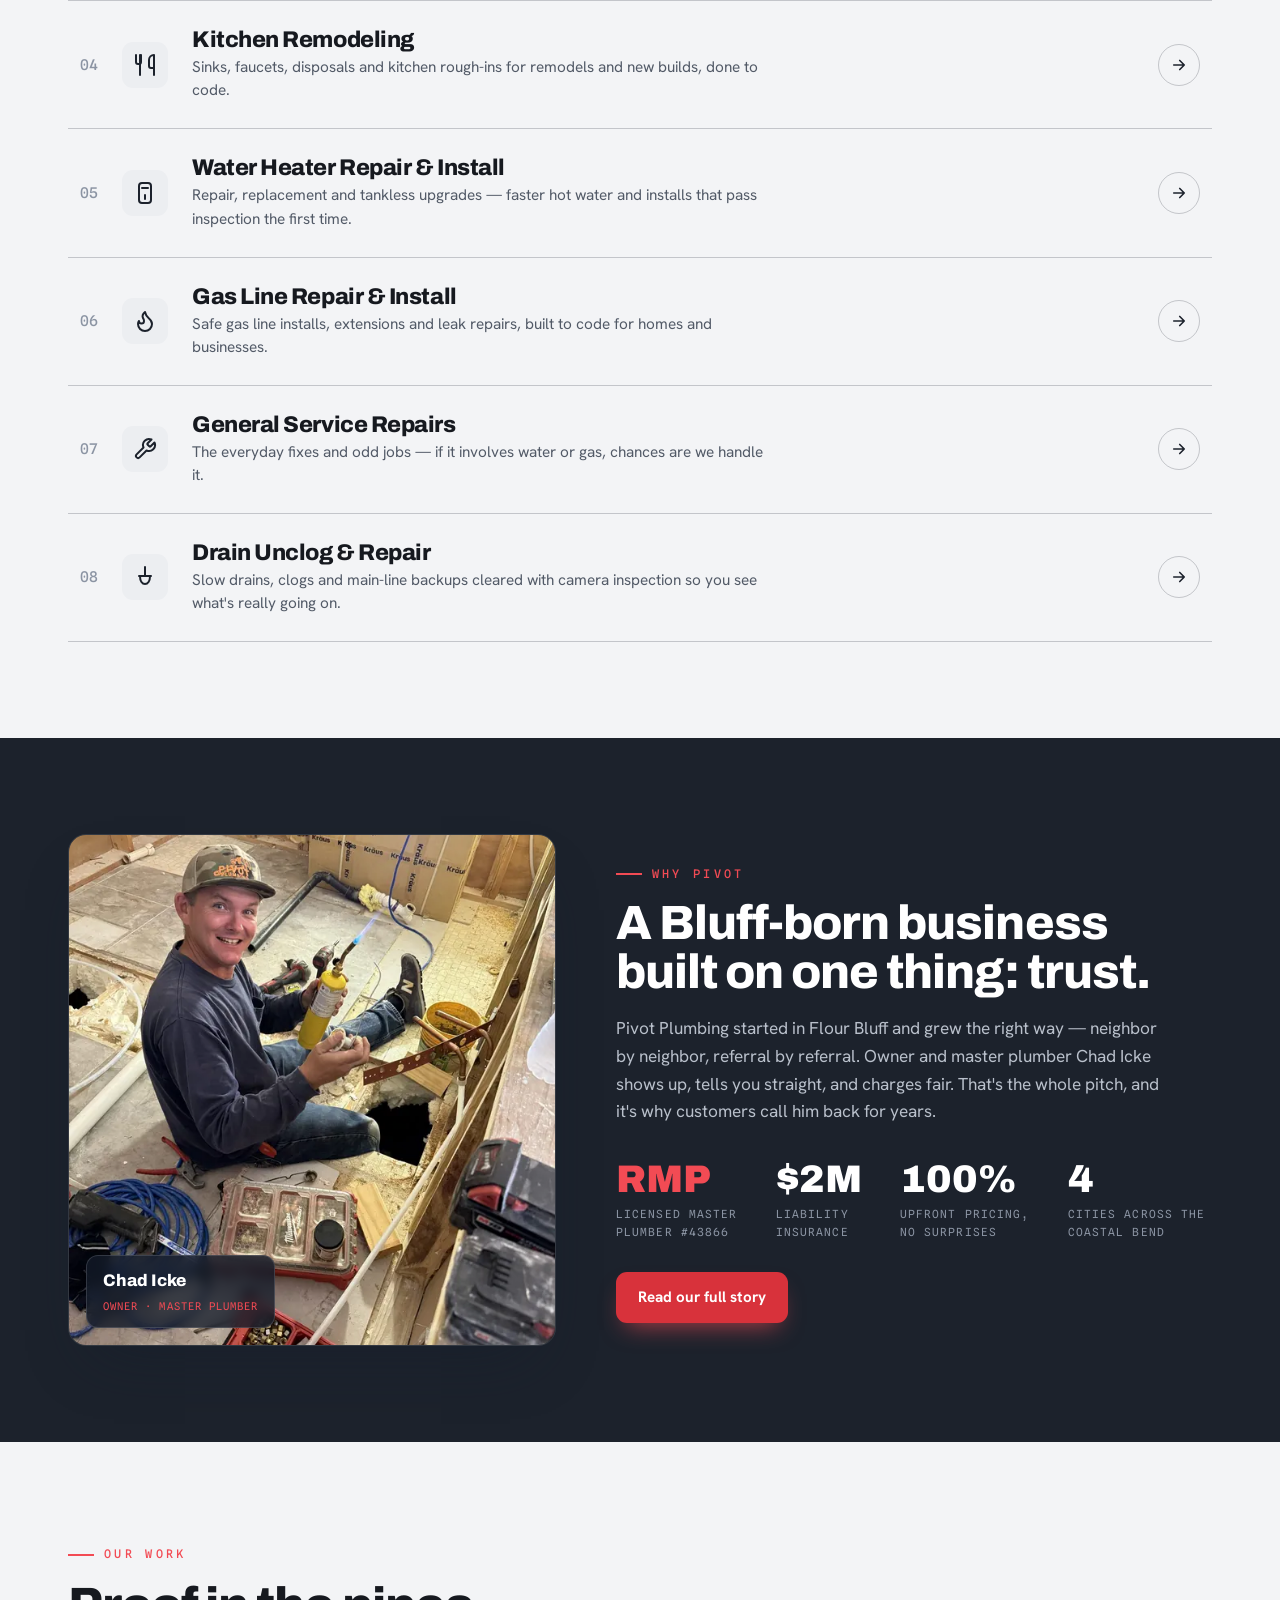
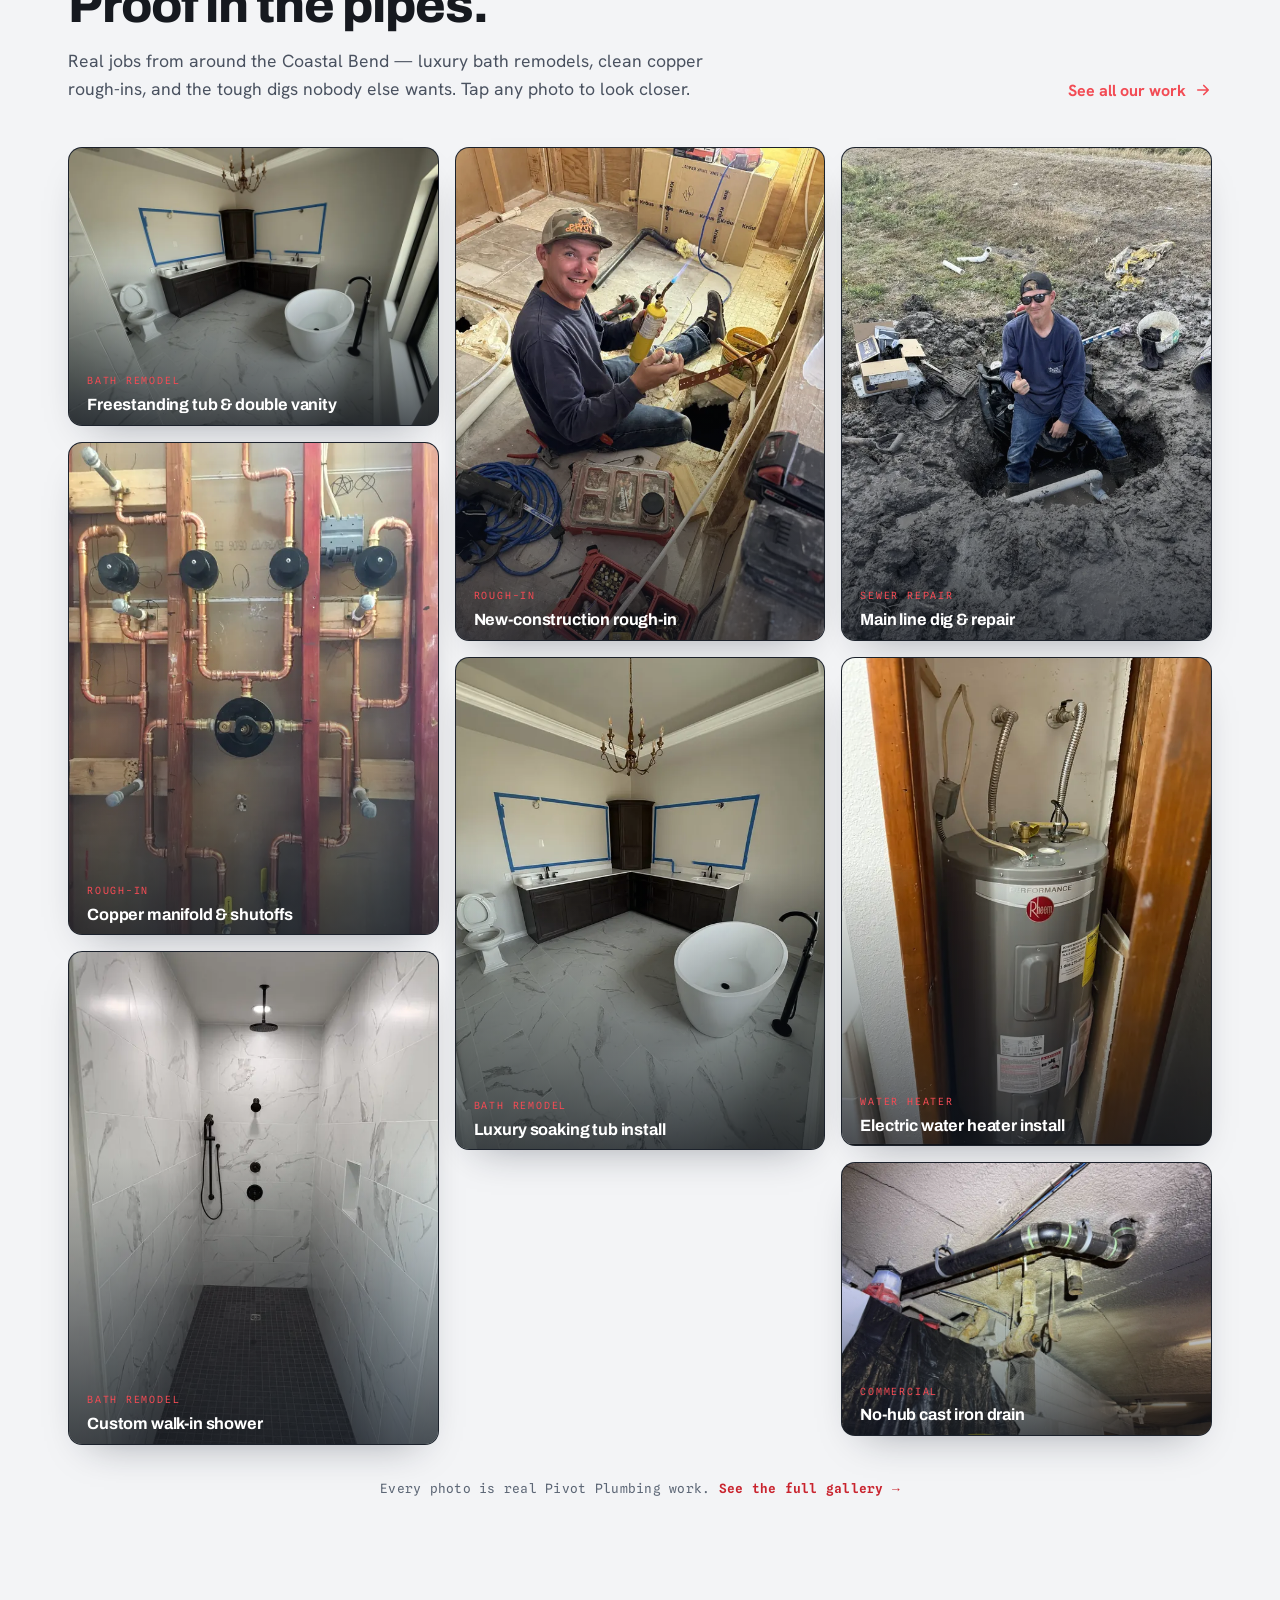
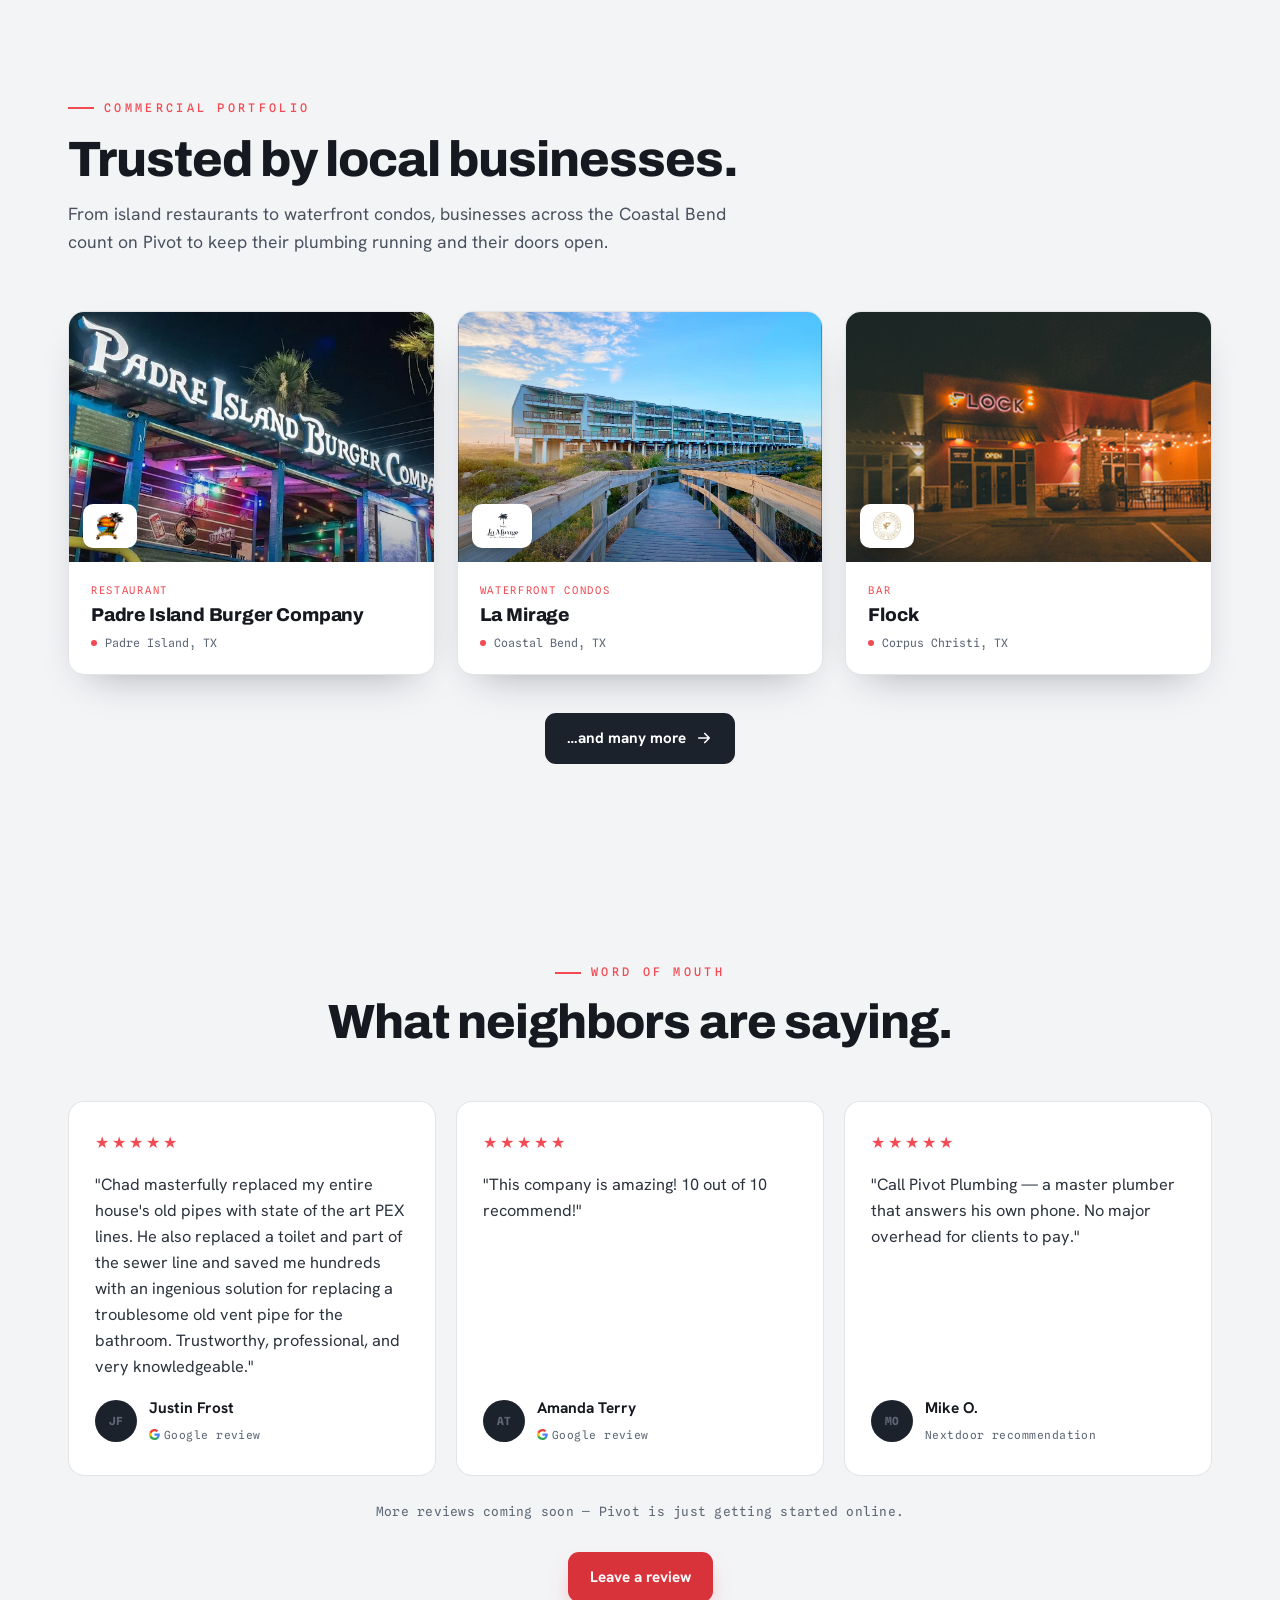
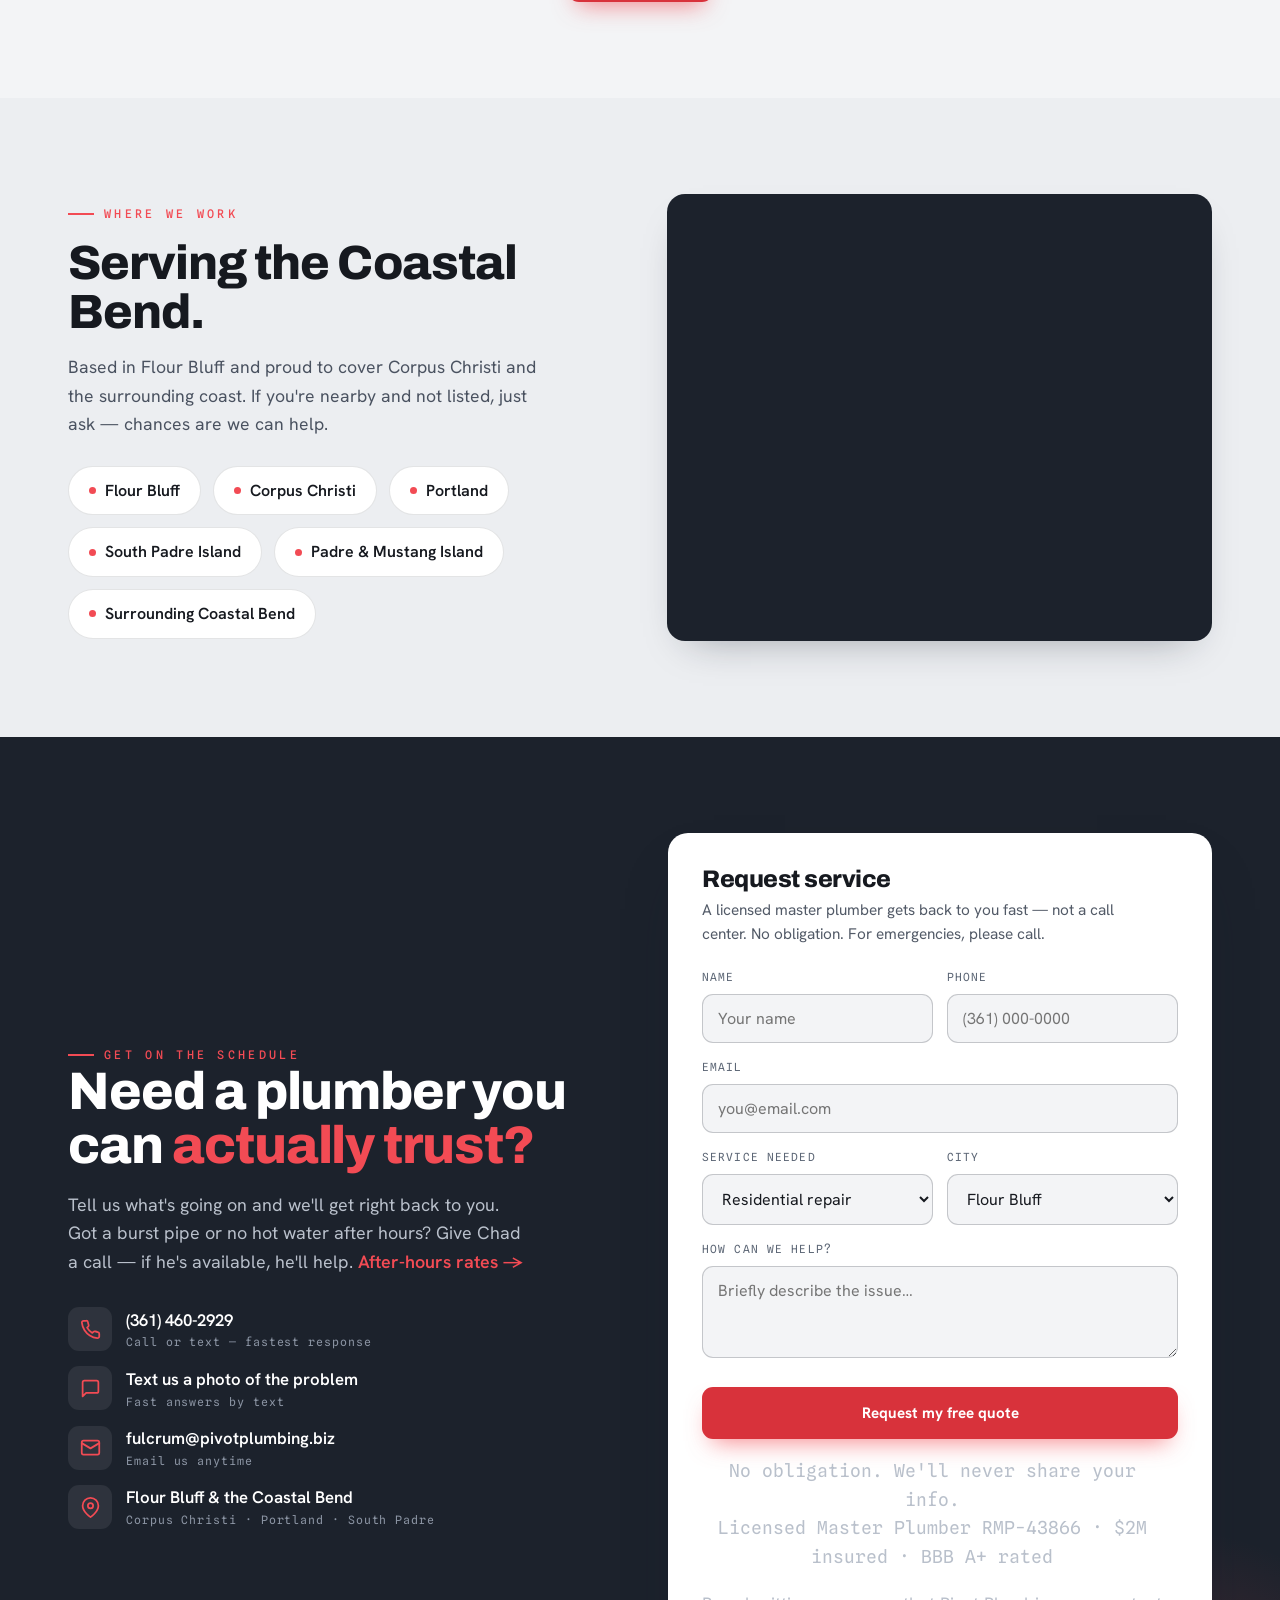
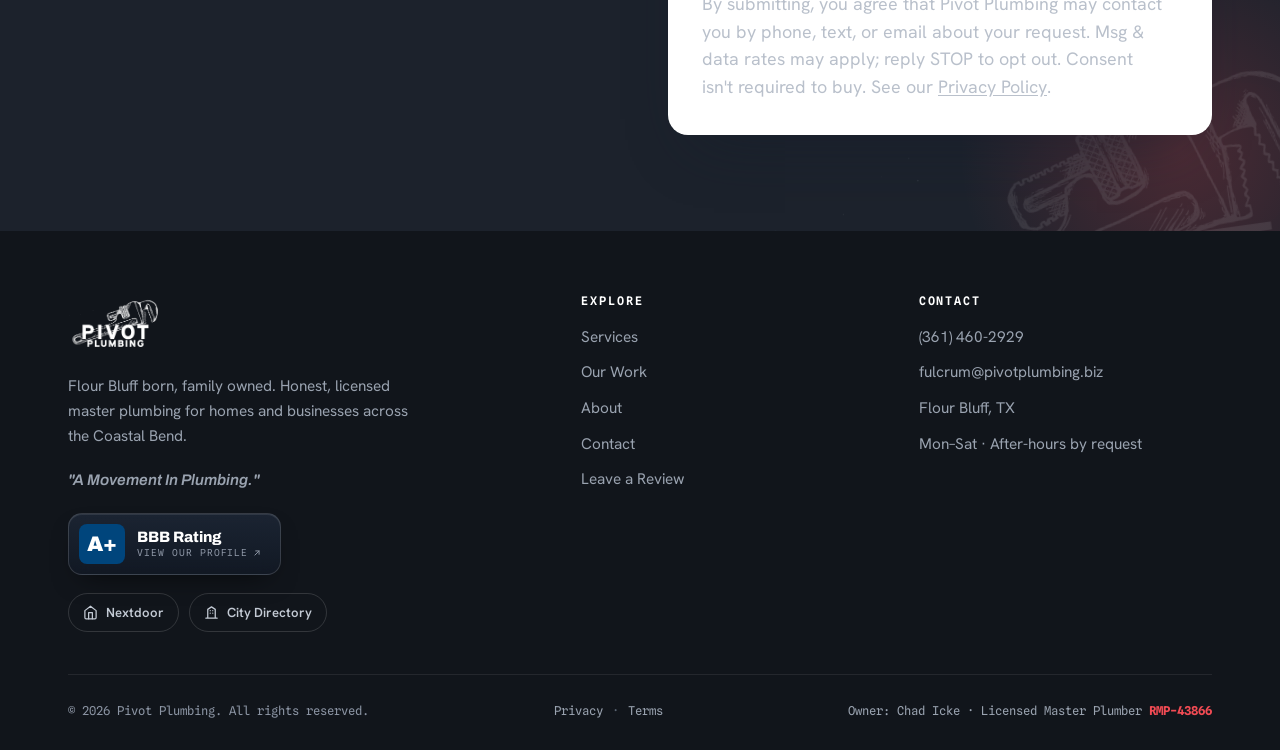
==== commit 3fdf762a: "Add Amanda Terry Google review; reviews grid now three-up Adds the new 5-star review from Amanda Ter" ====
--- a/index.html
+++ b/index.html
@@ -8,11 +8,13 @@
 <link rel="preconnect" href="https://fonts.googleapis.com" />
 <link rel="preconnect" href="https://fonts.gstatic.com" crossorigin />
 <link href="https://fonts.googleapis.com/css2?family=Archivo:wght@500;600;700;800;900&family=Hanken+Grotesk:wght@400;500;600;700&family=Spline+Sans+Mono:wght@400;500;600&display=swap" rel="stylesheet" />
-<link rel="stylesheet" href="styles.css?v=9" />
+<link rel="stylesheet" href="styles.css?v=11" />
 <link rel="canonical" href="https://pivotplumbing.biz/" />
 <!-- favicons -->
 <link rel="icon" href="favicon.ico" sizes="any" />
 <link rel="icon" type="image/png" sizes="32x32" href="favicon-32x32.png" />
+<link rel="icon" type="image/png" sizes="96x96" href="favicon-96x96.png" />
+<link rel="icon" type="image/png" sizes="192x192" href="icon-192.png" />
 <link rel="icon" type="image/png" sizes="16x16" href="favicon-16x16.png" />
 <link rel="apple-touch-icon" href="apple-touch-icon.png" />
 <link rel="manifest" href="site.webmanifest" />
@@ -442,6 +444,11 @@
       </article>
       <article class="tcard">
         <div class="stars">★★★★★</div>
+        <p>"This company is amazing! 10 out of 10 recommend!"</p>
+        <div class="who"><span class="av">AT</span><div><b>Amanda Terry</b><span><svg width="11" height="11" viewBox="0 0 24 24" style="vertical-align:-1.5px;margin-right:4px"><path fill="#4285F4" d="M23.52 12.27c0-.85-.08-1.67-.22-2.45H12v4.64h6.46c-.28 1.5-1.12 2.77-2.4 3.62v3.01h3.88c2.27-2.09 3.58-5.17 3.58-8.82z"/><path fill="#34A853" d="M12 24c3.24 0 5.96-1.07 7.94-2.91l-3.88-3.01c-1.07.72-2.45 1.15-4.06 1.15-3.13 0-5.78-2.11-6.72-4.95H1.27v3.11C3.24 21.3 7.31 24 12 24z"/><path fill="#FBBC05" d="M5.28 14.28c-.24-.72-.38-1.49-.38-2.28s.14-1.56.38-2.28V6.61H1.27C.46 8.23 0 10.06 0 12s.46 3.77 1.27 5.39l4.01-3.11z"/><path fill="#EA4335" d="M12 4.77c1.76 0 3.34.61 4.58 1.8l3.44-3.44C17.95 1.19 15.24 0 12 0 7.31 0 3.24 2.7 1.27 6.61l4.01 3.11C6.22 6.88 8.87 4.77 12 4.77z"/></svg>Google review</span></div></div>
+      </article>
+      <article class="tcard">
+        <div class="stars">★★★★★</div>
         <p>"Call Pivot Plumbing — a master plumber that answers his own phone. No major overhead for clients to pay."</p>
         <div class="who"><span class="av">MO</span><div><b>Mike O.</b><span>Nextdoor recommendation</span></div></div>
       </article>
@@ -607,6 +614,6 @@
   <svg viewBox="0 0 24 24" fill="none" stroke="currentColor" stroke-width="2" stroke-linecap="round" stroke-linejoin="round"><path d="M22 16.92v3a2 2 0 0 1-2.18 2 19.79 19.79 0 0 1-8.63-3.07 19.5 19.5 0 0 1-6-6 19.79 19.79 0 0 1-3.07-8.67A2 2 0 0 1 4.11 2h3a2 2 0 0 1 2 1.72c.13.96.36 1.9.7 2.81a2 2 0 0 1-.45 2.11L8.09 9.91a16 16 0 0 0 6 6l1.27-1.27a2 2 0 0 1 2.11-.45c.91.34 1.85.57 2.81.7A2 2 0 0 1 22 16.92z"/></svg>
 </a>
 
-<script src="main.js?v=2"></script>
+<script src="main.js?v=3"></script>
 </body>
 </html>
--- a/styles.css
+++ b/styles.css
@@ -247,9 +247,9 @@
   .testi-grid .feat .who b{color:#fff}
   @media(max-width:900px){.testi-grid{grid-template-columns:1fr 1fr}}
   @media(max-width:600px){.testi-grid{grid-template-columns:1fr}}
-  /* two-up review layout (home + about) */
-  .testi-duo{display:grid;grid-template-columns:1fr 1fr;gap:20px;max-width:1000px;margin:0 auto}
-  @media(max-width:720px){.testi-duo{grid-template-columns:1fr;max-width:620px}}
+  /* review layout (home + about) */
+  .testi-duo{display:grid;grid-template-columns:repeat(3,1fr);gap:20px;max-width:1180px;margin:0 auto}
+  @media(max-width:980px){.testi-duo{grid-template-columns:1fr;max-width:620px}}
 
   /* ---------- areas ---------- */
   .areas{background:var(--paper-warm)}
@@ -1030,3 +1030,19 @@
   .rev-done.show{display:block}
   .leave-review-cta{text-align:center;margin-top:30px}
   @media(max-width:720px){.rev-choices{grid-template-columns:1fr}}
+
+  /* before & after slider (gallery) */
+  .ba-row{display:grid;grid-template-columns:minmax(0,420px) 1fr;gap:44px;align-items:center;margin-top:34px}
+  .ba{position:relative;width:100%;max-width:420px;margin:0 auto;aspect-ratio:3/4;border-radius:16px;overflow:hidden;box-shadow:0 26px 60px -30px rgba(28,34,44,.6);cursor:ew-resize;user-select:none;touch-action:pan-y;background:var(--steel-deep)}
+  .ba-img{display:block;width:100%;height:100%;object-fit:cover;pointer-events:none;-webkit-user-drag:none}
+  .ba-clip{position:absolute;inset:0;clip-path:inset(0 calc(100% - var(--pos,80%)) 0 0);will-change:clip-path}
+  .ba-tag{position:absolute;bottom:14px;z-index:3;font-family:var(--mono);font-size:.62rem;font-weight:500;letter-spacing:.16em;text-transform:uppercase;color:#fff;background:rgba(28,34,44,.7);padding:6px 11px;border-radius:999px;backdrop-filter:blur(4px);pointer-events:none}
+  .ba-before-tag{left:14px}
+  .ba-after-tag{right:14px}
+  .ba-handle{position:absolute;top:0;bottom:0;left:var(--pos,80%);width:3px;margin-left:-1.5px;background:rgba(255,255,255,.92);z-index:4;box-shadow:0 0 10px rgba(0,0,0,.3)}
+  .ba-knob{position:absolute;top:50%;left:50%;transform:translate(-50%,-50%);width:46px;height:46px;border-radius:50%;background:var(--coral);border:3px solid #fff;box-shadow:0 4px 16px rgba(0,0,0,.34);display:grid;place-items:center;color:#fff;cursor:ew-resize;outline-offset:3px}
+  .ba-knob svg{width:24px;height:24px}
+  .ba-copy .kick{display:block;margin-bottom:10px}
+  .ba-copy h3{font-size:clamp(1.4rem,3vw,1.9rem);margin:0 0 12px}
+  .ba-copy p{color:#525a67;margin:0 0 22px;max-width:46ch}
+  @media(max-width:820px){.ba-row{grid-template-columns:1fr;gap:24px}.ba-copy{text-align:center}.ba-copy p{margin-left:auto;margin-right:auto}}
